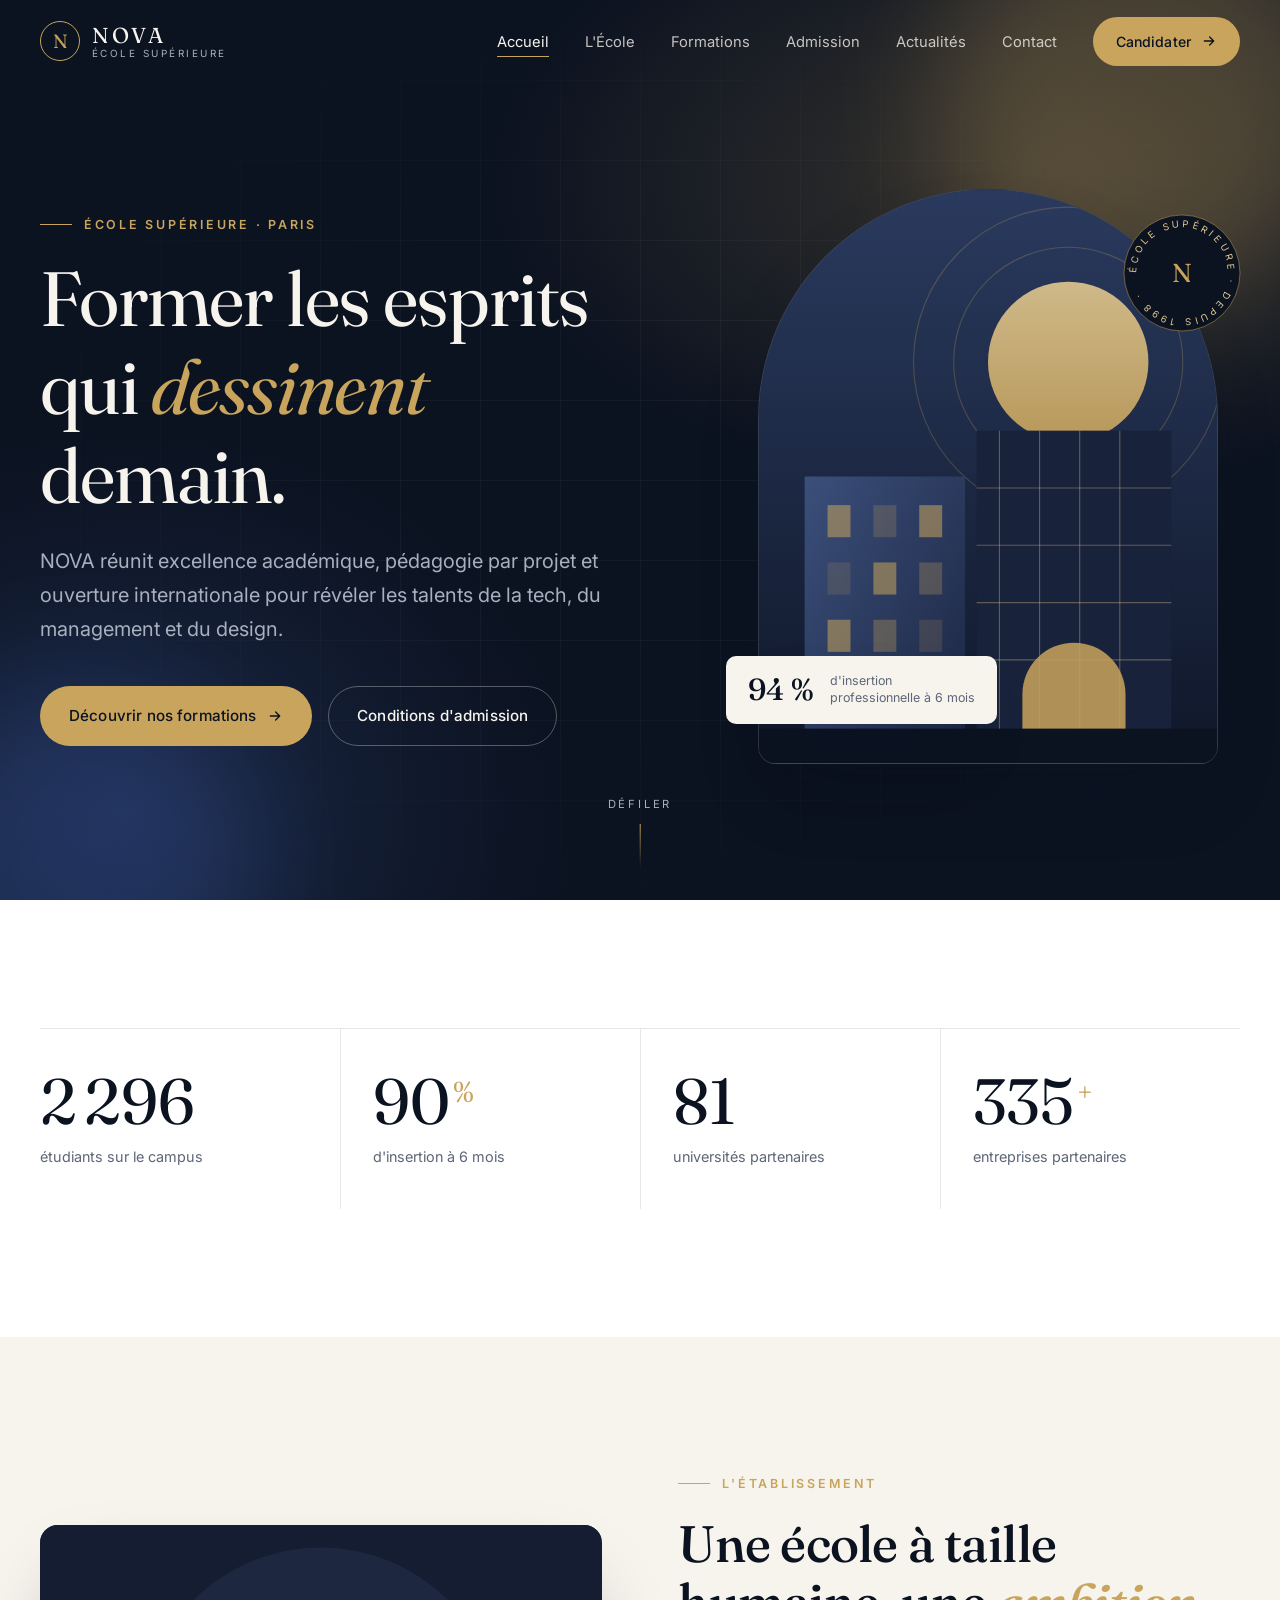
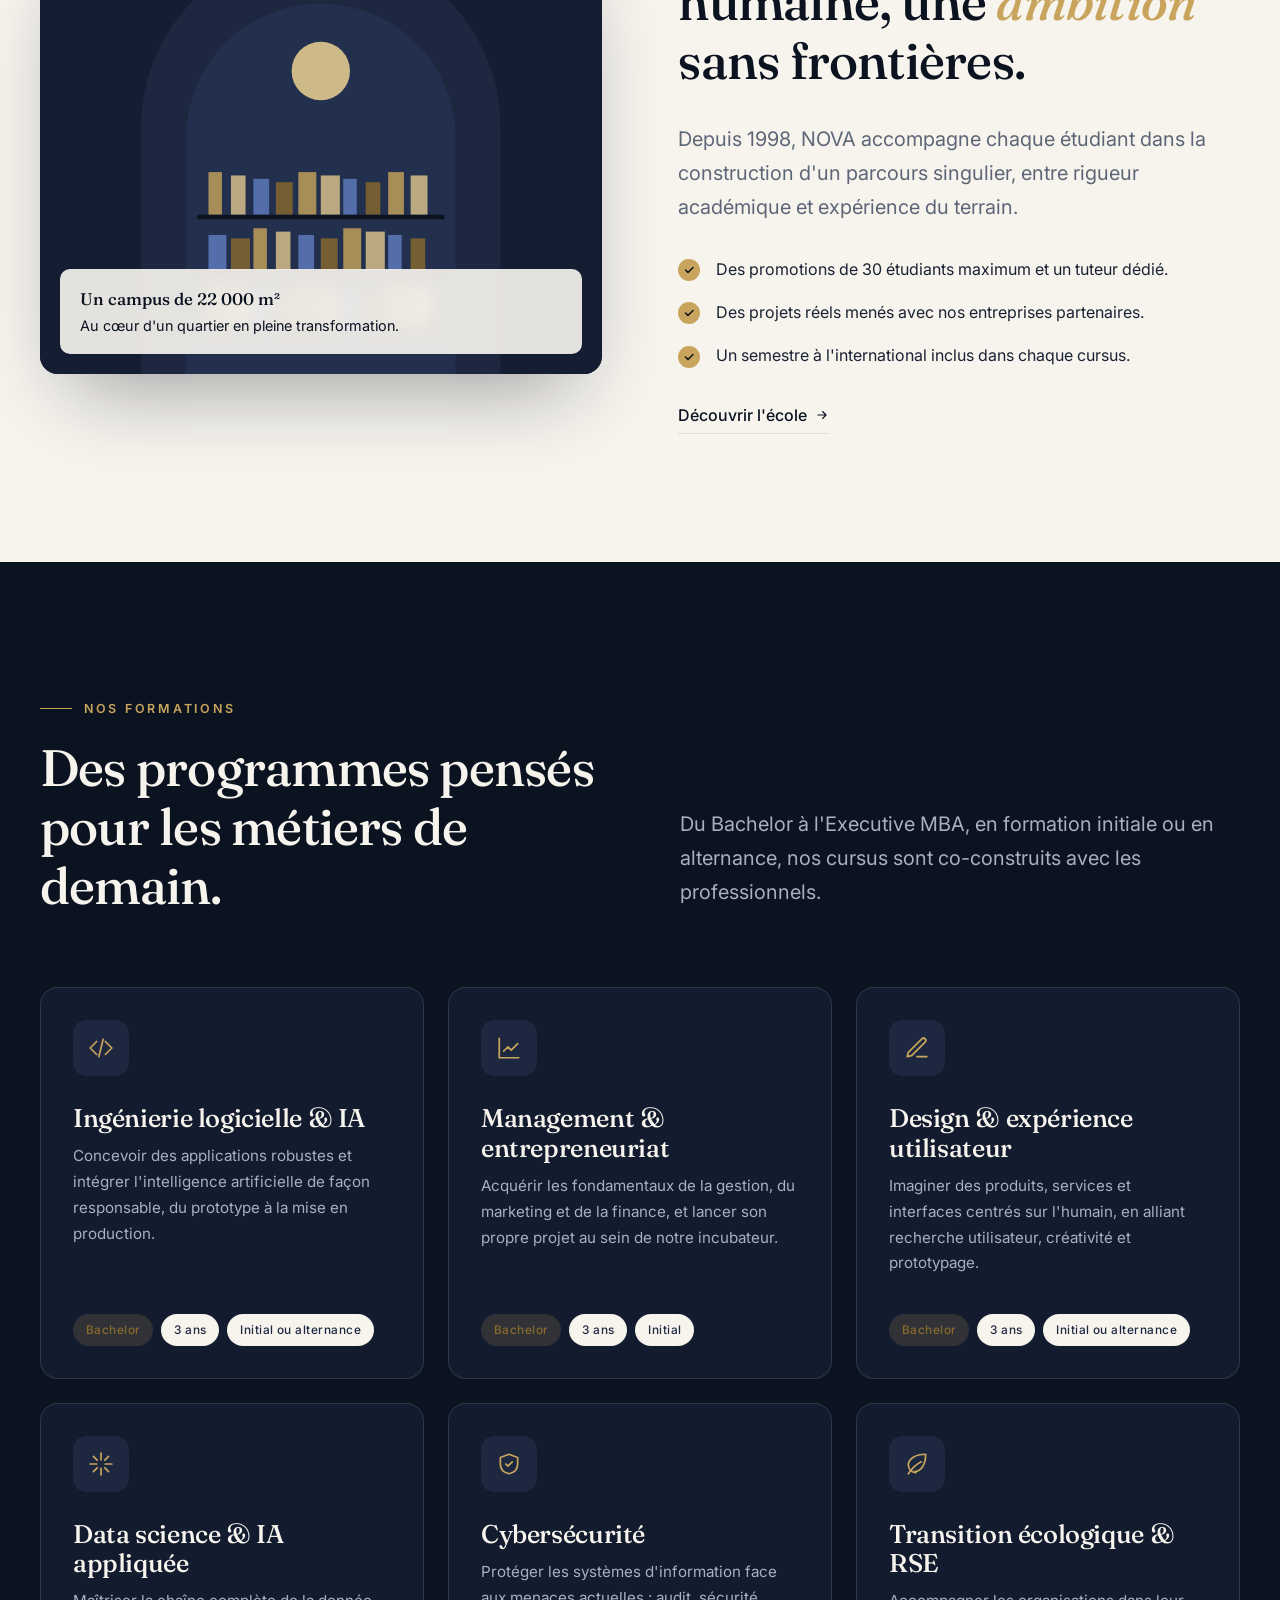
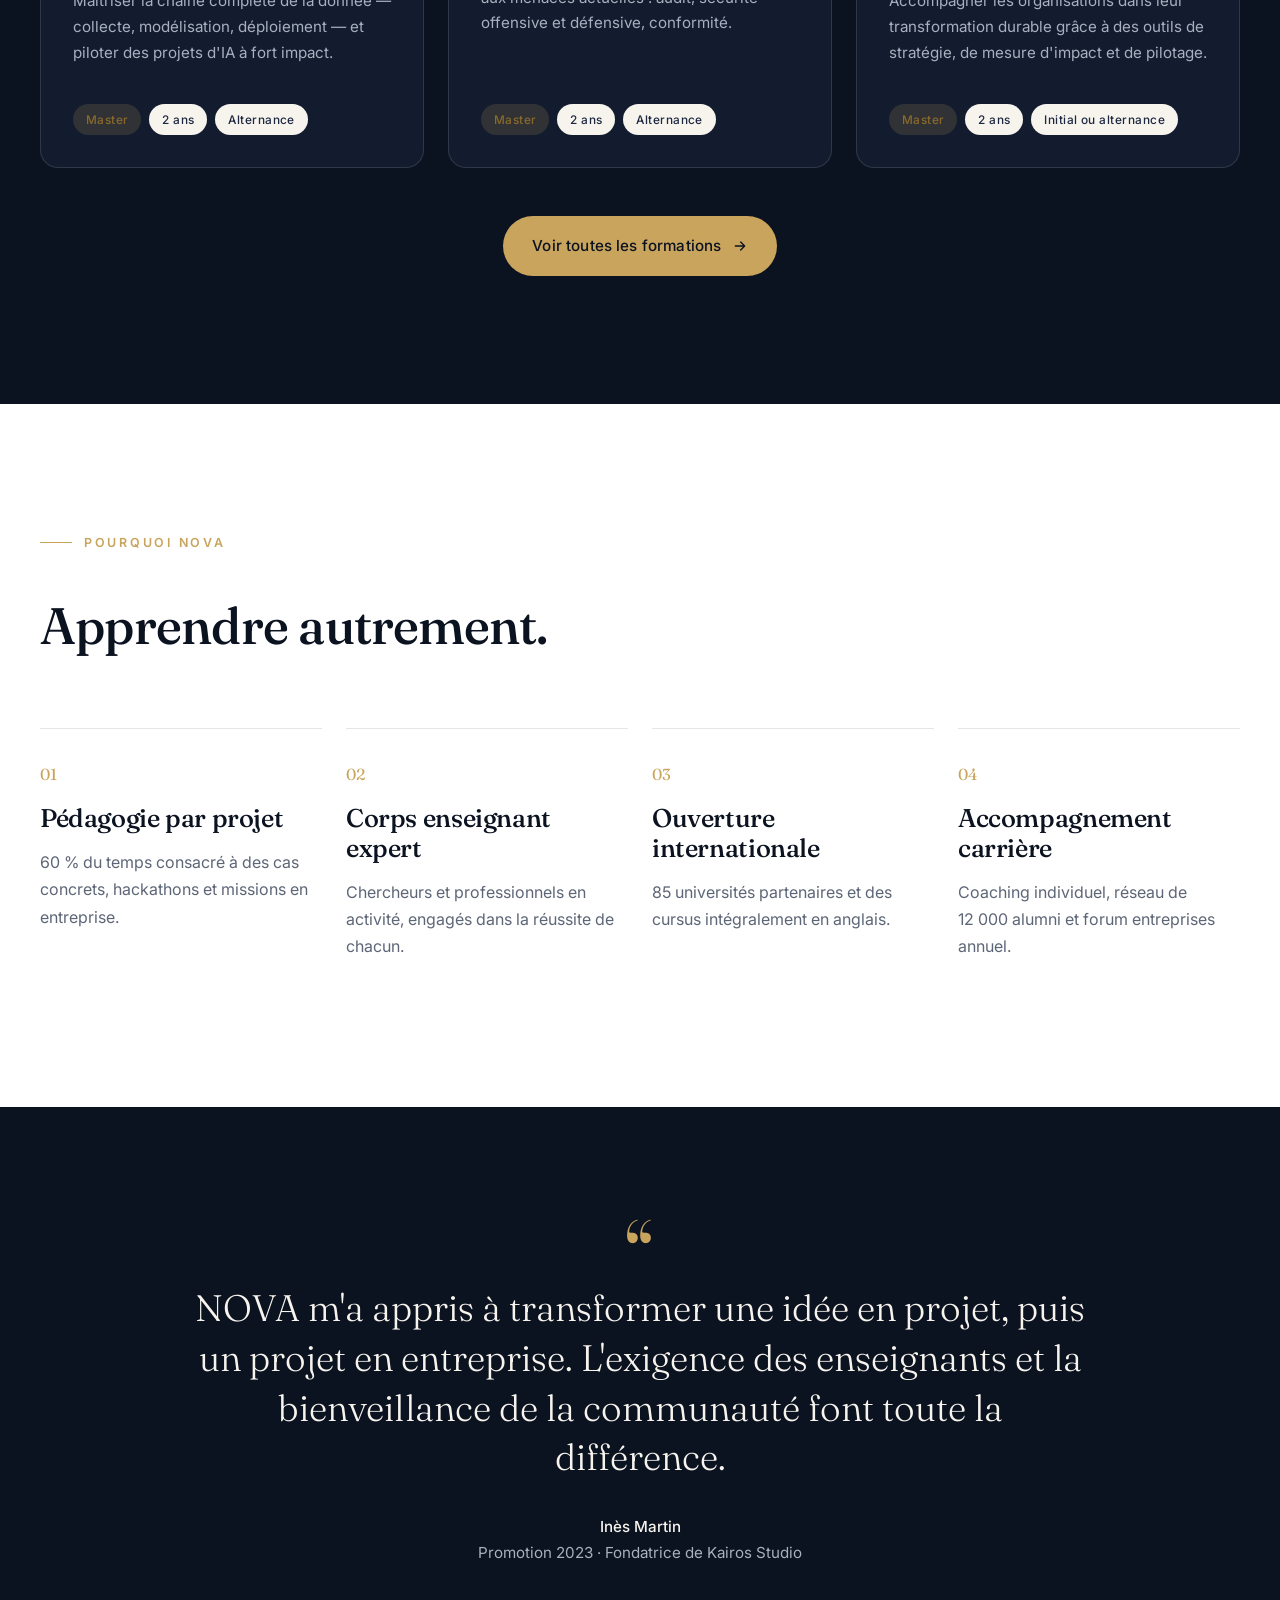
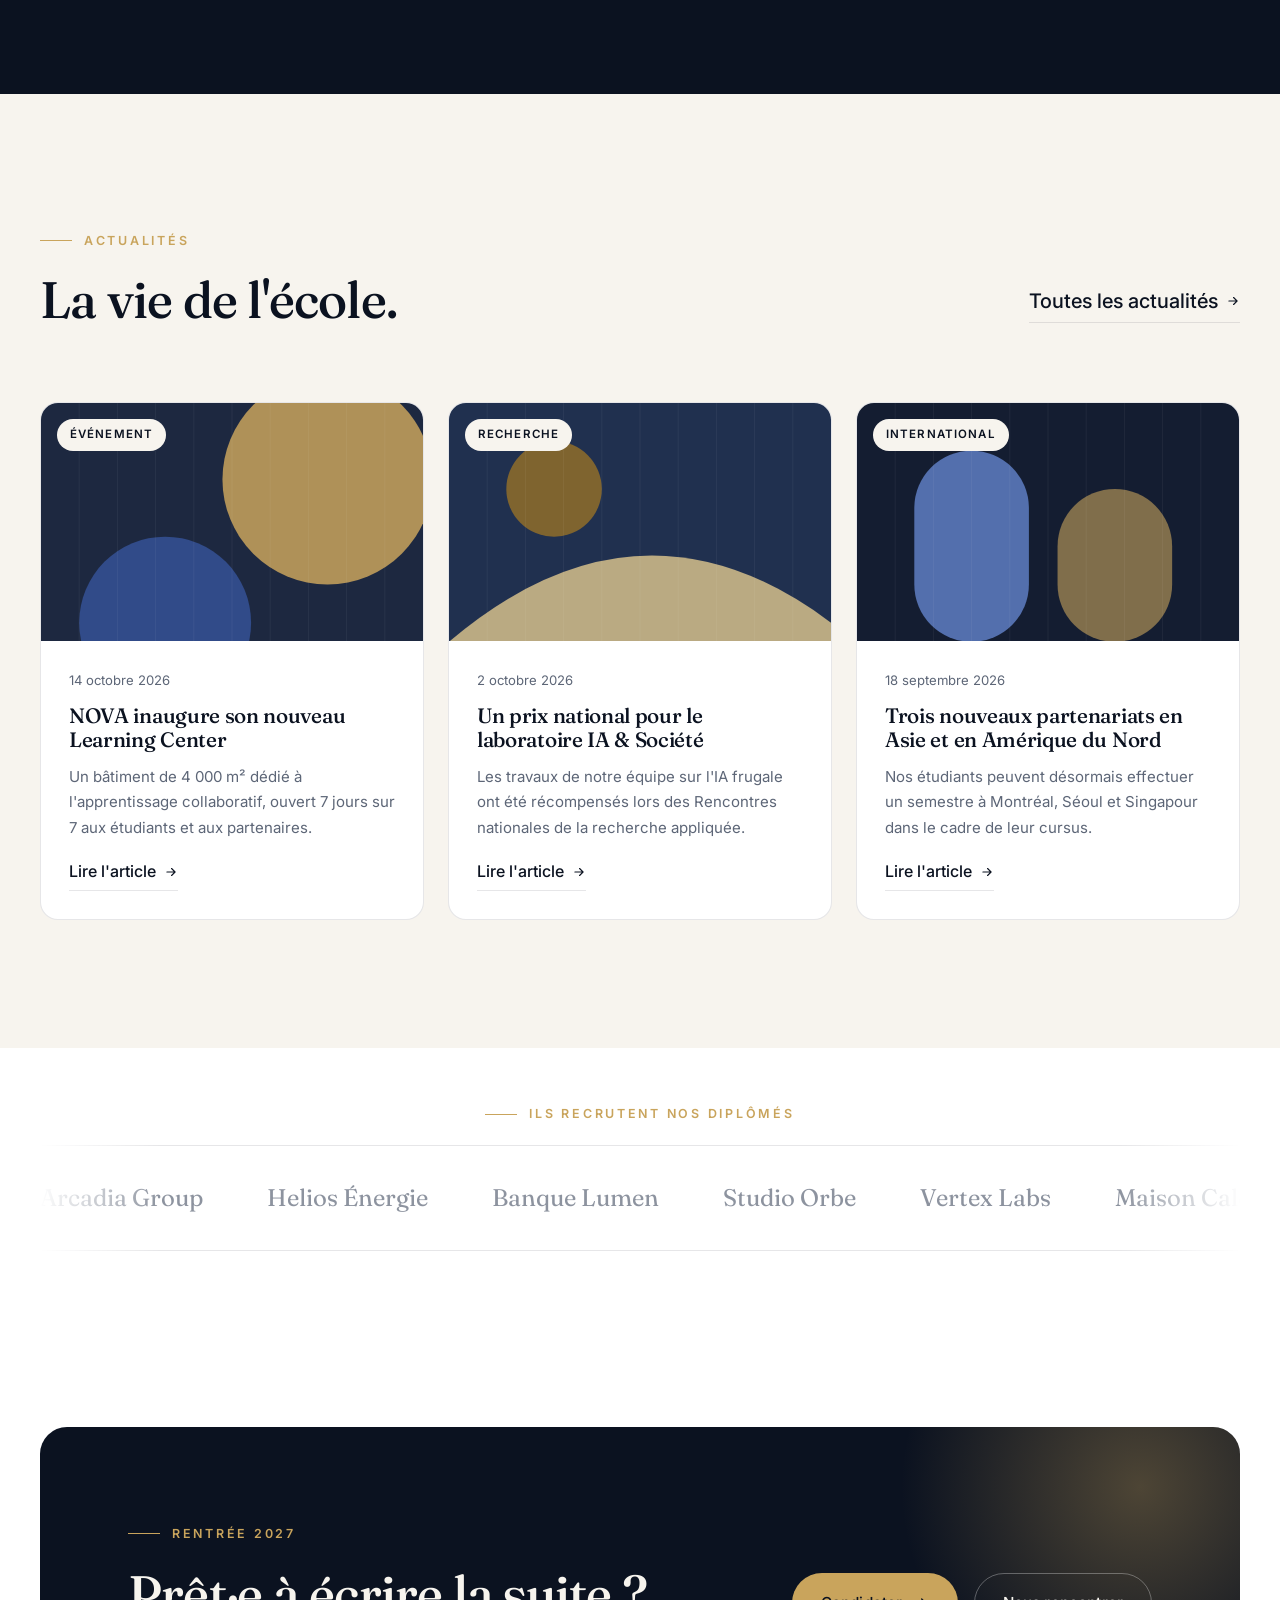
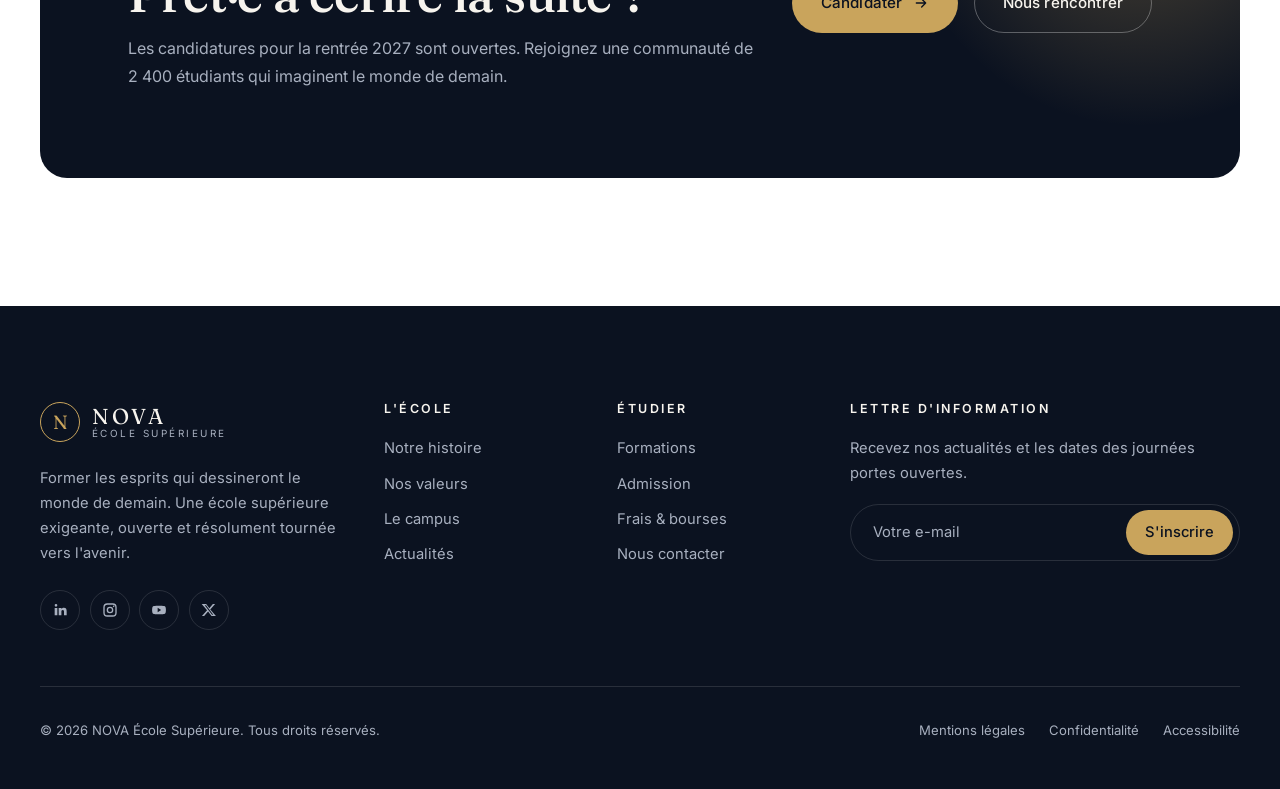
==== index.html @ 9a20daba "Créer le site vitrine de l'école supérieure NOVA Six pages responsive (accueil, école, formations, a" ====
<!doctype html>
<html lang="fr" class="no-js">
<head>
  <meta charset="utf-8">
  <meta name="viewport" content="width=device-width, initial-scale=1">
  <title>NOVA École Supérieure — Former les esprits qui dessinent demain</title>
  <meta name="description" content="NOVA, école supérieure moderne : Bachelors, Masters et Executive MBA en tech, management et design. Pédagogie par projet et ouverture internationale.">
  <meta name="theme-color" content="#0b1220">
  <meta property="og:title" content="NOVA École Supérieure — Former les esprits qui dessinent demain">
  <meta property="og:description" content="NOVA, école supérieure moderne : Bachelors, Masters et Executive MBA en tech, management et design. Pédagogie par projet et ouverture internationale.">
  <meta property="og:type" content="website">
  <link rel="icon" href="assets/favicon.svg" type="image/svg+xml">
  <link rel="preconnect" href="https://fonts.googleapis.com">
  <link rel="preconnect" href="https://fonts.gstatic.com" crossorigin>
  <link href="https://fonts.googleapis.com/css2?family=Fraunces:ital,opsz,wght@0,9..144,300;0,9..144,400;0,9..144,500;1,9..144,400&family=Inter:wght@400;500;600&display=swap" rel="stylesheet">
  <link rel="stylesheet" href="css/style.css">
</head>
<body>
  <a class="skip-link" href="#contenu">Aller au contenu</a>

  <header class="site-header">
    <div class="container nav">
      <a class="logo" href="index.html" aria-label="NOVA École Supérieure — accueil">
        <span class="logo__mark">N</span>
        <span class="logo__text"><span class="logo__name">NOVA</span><span class="logo__tag">École Supérieure</span></span>
      </a>
      <button class="nav__toggle" type="button" aria-expanded="false" aria-controls="nav-panel" aria-label="Ouvrir le menu"><span></span><span></span><span></span></button>
      <nav class="nav__panel" id="nav-panel" aria-label="Navigation principale">
        <ul class="nav__menu">
          <li><a class="nav__link" href="index.html" aria-current="page">Accueil</a></li>
          <li><a class="nav__link" href="ecole.html">L'École</a></li>
          <li><a class="nav__link" href="formations.html">Formations</a></li>
          <li><a class="nav__link" href="admission.html">Admission</a></li>
          <li><a class="nav__link" href="actualites.html">Actualités</a></li>
          <li><a class="nav__link" href="contact.html">Contact</a></li>
          <li><a class="btn btn--gold nav__cta" href="admission.html#candidater">Candidater <svg viewBox="0 0 24 24" fill="none" stroke="currentColor" stroke-width="2" stroke-linecap="round" stroke-linejoin="round" aria-hidden="true"><path d="M5 12h14M13 6l6 6-6 6"/></svg></a></li>
        </ul>
      </nav>
    </div>
  </header>

  <main id="contenu">
    <section class="hero">
      <div class="hero__bg" aria-hidden="true"><div class="hero__grid"></div><div class="hero__orb hero__orb--1"></div><div class="hero__orb hero__orb--2"></div></div>
      <div class="container hero__inner">
        <div>
          <span class="eyebrow" data-anim="1">École supérieure · Paris</span>
          <h1 data-anim="2">Former les esprits qui <em>dessinent</em> demain.</h1>
          <p class="lead" data-anim="3">NOVA réunit excellence académique, pédagogie par projet et ouverture internationale pour révéler les talents de la tech, du management et du design.</p>
          <div class="hero__actions" data-anim="4">
            <a class="btn btn--gold" href="formations.html">Découvrir nos formations <svg viewBox="0 0 24 24" fill="none" stroke="currentColor" stroke-width="2" stroke-linecap="round" stroke-linejoin="round" aria-hidden="true"><path d="M5 12h14M13 6l6 6-6 6"/></svg></a>
            <a class="btn btn--ghost-light" href="admission.html">Conditions d'admission</a>
          </div>
        </div>
        <div class="hero__visual" data-anim="3">
          <div class="hero__card"><svg viewBox="0 0 400 500" preserveAspectRatio="xMidYMid slice" role="img" aria-label="Illustration du campus NOVA">
  <defs>
    <linearGradient id="sky" x1="0" y1="0" x2="0" y2="1"><stop offset="0" stop-color="#2a3a5e"/><stop offset="1" stop-color="#0f1729"/></linearGradient>
    <linearGradient id="sun" x1="0" y1="0" x2="0" y2="1"><stop offset="0" stop-color="#e2c88f"/><stop offset="1" stop-color="#c9a45c"/></linearGradient>
    <linearGradient id="glass" x1="0" y1="0" x2="1" y2="1"><stop offset="0" stop-color="#3b4f7a"/><stop offset="1" stop-color="#1a2440"/></linearGradient>
  </defs>
  <rect width="400" height="500" fill="url(#sky)"/>
  <circle cx="270" cy="150" r="70" fill="url(#sun)" opacity=".9"/>
  <g stroke="#c9a45c" stroke-opacity=".25" fill="none">
    <circle cx="270" cy="150" r="100"/><circle cx="270" cy="150" r="135"/>
  </g>
  <rect x="40" y="250" width="140" height="250" fill="url(#glass)"/>
  <rect x="190" y="210" width="170" height="290" fill="#18223a"/>
  <g fill="#c9a45c" opacity=".55">
    <rect x="60" y="275" width="20" height="28"/><rect x="100" y="275" width="20" height="28" opacity=".4"/><rect x="140" y="275" width="20" height="28"/>
    <rect x="60" y="325" width="20" height="28" opacity=".3"/><rect x="100" y="325" width="20" height="28"/><rect x="140" y="325" width="20" height="28" opacity=".5"/>
    <rect x="60" y="375" width="20" height="28"/><rect x="100" y="375" width="20" height="28" opacity=".6"/><rect x="140" y="375" width="20" height="28" opacity=".3"/>
  </g>
  <g stroke="#e2c88f" stroke-opacity=".35">
    <line x1="210" y1="210" x2="210" y2="500"/><line x1="245" y1="210" x2="245" y2="500"/><line x1="280" y1="210" x2="280" y2="500"/><line x1="315" y1="210" x2="315" y2="500"/>
    <line x1="190" y1="260" x2="360" y2="260"/><line x1="190" y1="310" x2="360" y2="310"/><line x1="190" y1="360" x2="360" y2="360"/><line x1="190" y1="410" x2="360" y2="410"/>
  </g>
  <path d="M230 500v-60a45 45 0 0190 0v60z" fill="#c9a45c" opacity=".85"/>
  <rect x="0" y="470" width="400" height="30" fill="#0b1220"/>
</svg></div>
          <svg class="hero__seal" viewBox="0 0 120 120" aria-hidden="true">
  <defs><path id="circlePath" d="M60,60 m-46,0 a46,46 0 1,1 92,0 a46,46 0 1,1 -92,0"/></defs>
  <circle cx="60" cy="60" r="58" fill="#0b1220" stroke="#c9a45c" stroke-opacity=".5"/>
  <text fill="#e2c88f" font-family="Inter, sans-serif" font-size="9.5" letter-spacing="3.2"><textPath href="#circlePath">ÉCOLE SUPÉRIEURE · DEPUIS 1998 · </textPath></text>
  <text x="60" y="69" text-anchor="middle" fill="#c9a45c" font-family="Fraunces, Georgia, serif" font-size="26">N</text>
</svg>
          <div class="hero__badge"><strong>94&nbsp;%</strong><span>d'insertion<br>professionnelle à 6 mois</span></div>
        </div>
      </div>
      <span class="hero__scroll" aria-hidden="true">Défiler</span>
    </section>

    <section class="section section--paper">
      <div class="container">
        <div class="stats">
          <div class="stat reveal"><div class="stat__num"><span data-count="2400">2 400</span></div><div class="stat__label">étudiants sur le campus</div></div>
          <div class="stat reveal" data-delay="1"><div class="stat__num"><span data-count="94">94</span><sup>%</sup></div><div class="stat__label">d'insertion à 6 mois</div></div>
          <div class="stat reveal" data-delay="2"><div class="stat__num"><span data-count="85">85</span></div><div class="stat__label">universités partenaires</div></div>
          <div class="stat reveal" data-delay="3"><div class="stat__num"><span data-count="350">350</span><sup>+</sup></div><div class="stat__label">entreprises partenaires</div></div>
        </div>
      </div>
    </section>

    <section class="section">
      <div class="container split">
        <div class="reveal">
          <div class="media"><svg viewBox="0 0 500 400" preserveAspectRatio="xMidYMid slice" role="img" aria-label="Illustration de la bibliothèque">
  <rect width="500" height="400" fill="#141d31"/>
  <path d="M90 400V180a160 160 0 01320 0v220z" fill="#1d2840"/>
  <path d="M130 400V190a120 120 0 01240 0v210z" fill="#22304d"/>
  <g><rect x="150" y="220" width="12" height="38" fill="#c9a45c" opacity=".8" transform="translate(0 0)"/><rect x="170" y="220" width="13" height="35" fill="#e2c88f" opacity=".8" transform="translate(0 3)"/><rect x="190" y="220" width="14" height="32" fill="#5f7ec4" opacity=".8" transform="translate(0 6)"/><rect x="210" y="220" width="15" height="29" fill="#8a6a2c" opacity=".8" transform="translate(0 9)"/><rect x="230" y="220" width="16" height="38" fill="#c9a45c" opacity=".8" transform="translate(0 0)"/><rect x="250" y="220" width="17" height="35" fill="#e2c88f" opacity=".8" transform="translate(0 3)"/><rect x="270" y="220" width="12" height="32" fill="#5f7ec4" opacity=".8" transform="translate(0 6)"/><rect x="290" y="220" width="13" height="29" fill="#8a6a2c" opacity=".8" transform="translate(0 9)"/><rect x="310" y="220" width="14" height="38" fill="#c9a45c" opacity=".8" transform="translate(0 0)"/><rect x="330" y="220" width="15" height="35" fill="#e2c88f" opacity=".8" transform="translate(0 3)"/><rect x="150" y="270" width="16" height="32" fill="#5f7ec4" opacity=".8" transform="translate(0 6)"/><rect x="170" y="270" width="17" height="29" fill="#8a6a2c" opacity=".8" transform="translate(0 9)"/><rect x="190" y="270" width="12" height="38" fill="#c9a45c" opacity=".8" transform="translate(0 0)"/><rect x="210" y="270" width="13" height="35" fill="#e2c88f" opacity=".8" transform="translate(0 3)"/><rect x="230" y="270" width="14" height="32" fill="#5f7ec4" opacity=".8" transform="translate(0 6)"/><rect x="250" y="270" width="15" height="29" fill="#8a6a2c" opacity=".8" transform="translate(0 9)"/><rect x="270" y="270" width="16" height="38" fill="#c9a45c" opacity=".8" transform="translate(0 0)"/><rect x="290" y="270" width="17" height="35" fill="#e2c88f" opacity=".8" transform="translate(0 3)"/><rect x="310" y="270" width="12" height="32" fill="#5f7ec4" opacity=".8" transform="translate(0 6)"/><rect x="330" y="270" width="13" height="29" fill="#8a6a2c" opacity=".8" transform="translate(0 9)"/><rect x="150" y="320" width="14" height="38" fill="#c9a45c" opacity=".8" transform="translate(0 0)"/><rect x="170" y="320" width="15" height="35" fill="#e2c88f" opacity=".8" transform="translate(0 3)"/><rect x="190" y="320" width="16" height="32" fill="#5f7ec4" opacity=".8" transform="translate(0 6)"/><rect x="210" y="320" width="17" height="29" fill="#8a6a2c" opacity=".8" transform="translate(0 9)"/><rect x="230" y="320" width="12" height="38" fill="#c9a45c" opacity=".8" transform="translate(0 0)"/><rect x="250" y="320" width="13" height="35" fill="#e2c88f" opacity=".8" transform="translate(0 3)"/><rect x="270" y="320" width="14" height="32" fill="#5f7ec4" opacity=".8" transform="translate(0 6)"/><rect x="290" y="320" width="15" height="29" fill="#8a6a2c" opacity=".8" transform="translate(0 9)"/><rect x="310" y="320" width="16" height="38" fill="#c9a45c" opacity=".8" transform="translate(0 0)"/><rect x="330" y="320" width="17" height="35" fill="#e2c88f" opacity=".8" transform="translate(0 3)"/></g>
  <g stroke="#0b1220" stroke-width="4"><line x1="140" y1="260" x2="360" y2="260"/><line x1="140" y1="310" x2="360" y2="310"/><line x1="140" y1="360" x2="360" y2="360"/></g>
  <circle cx="250" cy="130" r="26" fill="#e2c88f" opacity=".9"/>
</svg>
            <div class="media__caption"><strong>Un campus de 22&nbsp;000&nbsp;m²</strong>Au cœur d'un quartier en pleine transformation.</div>
          </div>
        </div>
        <div>
          <span class="eyebrow reveal">L'établissement</span>
          <h2 class="reveal" data-delay="1">Une école à taille humaine, une <em>ambition</em> sans frontières.</h2>
          <p class="lead reveal" data-delay="2">Depuis 1998, NOVA accompagne chaque étudiant dans la construction d'un parcours singulier, entre rigueur académique et expérience du terrain.</p>
          <ul class="checklist reveal" data-delay="2">
            <li>Des promotions de 30 étudiants maximum et un tuteur dédié.</li>
            <li>Des projets réels menés avec nos entreprises partenaires.</li>
            <li>Un semestre à l'international inclus dans chaque cursus.</li>
          </ul>
          <a class="link-arrow reveal" data-delay="3" href="ecole.html">Découvrir l'école <svg viewBox="0 0 24 24" fill="none" stroke="currentColor" stroke-width="2" stroke-linecap="round" stroke-linejoin="round" aria-hidden="true"><path d="M5 12h14M13 6l6 6-6 6"/></svg></a>
        </div>
      </div>
    </section>

    <section class="section section--dark">
      <div class="container">
        <div class="section-head section-head--split">
          <div><span class="eyebrow reveal">Nos formations</span><h2 class="reveal" data-delay="1">Des programmes pensés pour les métiers de demain.</h2></div>
          <p class="lead reveal" data-delay="2">Du Bachelor à l'Executive MBA, en formation initiale ou en alternance, nos cursus sont co-construits avec les professionnels.</p>
        </div>
        <div class="grid grid--3">
          <article class="card reveal" data-delay="1">
            <div class="card__icon"><svg viewBox="0 0 24 24" fill="none" stroke="currentColor" stroke-width="1.6" stroke-linecap="round" stroke-linejoin="round" aria-hidden="true"><path d="M8 6l-6 6 6 6M16 6l6 6-6 6M14 4l-4 16"/></svg></div>
            <h3>Ingénierie logicielle &amp; IA</h3>
            <p>Concevoir des applications robustes et intégrer l'intelligence artificielle de façon responsable, du prototype à la mise en production.</p>
            <div class="card__meta"><span class="tag tag--gold">Bachelor</span><span class="tag">3 ans</span><span class="tag">Initial ou alternance</span></div>
          </article>
          <article class="card reveal" data-delay="2">
            <div class="card__icon"><svg viewBox="0 0 24 24" fill="none" stroke="currentColor" stroke-width="1.6" stroke-linecap="round" stroke-linejoin="round" aria-hidden="true"><path d="M3 3v18h18"/><path d="M7 15l4-4 3 3 6-6"/></svg></div>
            <h3>Management &amp; entrepreneuriat</h3>
            <p>Acquérir les fondamentaux de la gestion, du marketing et de la finance, et lancer son propre projet au sein de notre incubateur.</p>
            <div class="card__meta"><span class="tag tag--gold">Bachelor</span><span class="tag">3 ans</span><span class="tag">Initial</span></div>
          </article>
          <article class="card reveal" data-delay="3">
            <div class="card__icon"><svg viewBox="0 0 24 24" fill="none" stroke="currentColor" stroke-width="1.6" stroke-linecap="round" stroke-linejoin="round" aria-hidden="true"><path d="M12 20h9"/><path d="M16.5 3.5a2.1 2.1 0 013 3L7 19l-4 1 1-4z"/></svg></div>
            <h3>Design &amp; expérience utilisateur</h3>
            <p>Imaginer des produits, services et interfaces centrés sur l'humain, en alliant recherche utilisateur, créativité et prototypage.</p>
            <div class="card__meta"><span class="tag tag--gold">Bachelor</span><span class="tag">3 ans</span><span class="tag">Initial ou alternance</span></div>
          </article>
          <article class="card reveal" data-delay="1">
            <div class="card__icon"><svg viewBox="0 0 24 24" fill="none" stroke="currentColor" stroke-width="1.6" stroke-linecap="round" stroke-linejoin="round" aria-hidden="true"><path d="M12 2v6M12 16v6M2 12h6M16 12h6M5 5l3.5 3.5M15.5 15.5L19 19M5 19l3.5-3.5M15.5 8.5L19 5"/></svg></div>
            <h3>Data science &amp; IA appliquée</h3>
            <p>Maîtriser la chaîne complète de la donnée — collecte, modélisation, déploiement — et piloter des projets d'IA à fort impact.</p>
            <div class="card__meta"><span class="tag tag--gold">Master</span><span class="tag">2 ans</span><span class="tag">Alternance</span></div>
          </article>
          <article class="card reveal" data-delay="2">
            <div class="card__icon"><svg viewBox="0 0 24 24" fill="none" stroke="currentColor" stroke-width="1.6" stroke-linecap="round" stroke-linejoin="round" aria-hidden="true"><path d="M12 3l8 3v6c0 5-3.5 8-8 9-4.5-1-8-4-8-9V6z"/><path d="M9 12l2 2 4-4"/></svg></div>
            <h3>Cybersécurité</h3>
            <p>Protéger les systèmes d'information face aux menaces actuelles : audit, sécurité offensive et défensive, conformité.</p>
            <div class="card__meta"><span class="tag tag--gold">Master</span><span class="tag">2 ans</span><span class="tag">Alternance</span></div>
          </article>
          <article class="card reveal" data-delay="3">
            <div class="card__icon"><svg viewBox="0 0 24 24" fill="none" stroke="currentColor" stroke-width="1.6" stroke-linecap="round" stroke-linejoin="round" aria-hidden="true"><path d="M11 20A7 7 0 014 13c0-6 7-10 16-10 0 9-4 16-10 16z"/><path d="M4 21c4-6 8-9 12-11"/></svg></div>
            <h3>Transition écologique &amp; RSE</h3>
            <p>Accompagner les organisations dans leur transformation durable grâce à des outils de stratégie, de mesure d'impact et de pilotage.</p>
            <div class="card__meta"><span class="tag tag--gold">Master</span><span class="tag">2 ans</span><span class="tag">Initial ou alternance</span></div>
          </article>
        </div>
        <div style="margin-top:3rem;text-align:center" class="reveal"><a class="btn btn--gold" href="formations.html">Voir toutes les formations <svg viewBox="0 0 24 24" fill="none" stroke="currentColor" stroke-width="2" stroke-linecap="round" stroke-linejoin="round" aria-hidden="true"><path d="M5 12h14M13 6l6 6-6 6"/></svg></a></div>
      </div>
    </section>

    <section class="section section--paper">
      <div class="container">
        <div class="section-head">
          <span class="eyebrow reveal">Pourquoi NOVA</span>
          <h2 class="reveal" data-delay="1">Apprendre autrement.</h2>
        </div>
        <div class="grid grid--4">
          <div class="feature reveal"><span class="feature__num">01</span><h3>Pédagogie par projet</h3><p>60&nbsp;% du temps consacré à des cas concrets, hackathons et missions en entreprise.</p></div>
          <div class="feature reveal" data-delay="1"><span class="feature__num">02</span><h3>Corps enseignant expert</h3><p>Chercheurs et professionnels en activité, engagés dans la réussite de chacun.</p></div>
          <div class="feature reveal" data-delay="2"><span class="feature__num">03</span><h3>Ouverture internationale</h3><p>85 universités partenaires et des cursus intégralement en anglais.</p></div>
          <div class="feature reveal" data-delay="3"><span class="feature__num">04</span><h3>Accompagnement carrière</h3><p>Coaching individuel, réseau de 12&nbsp;000 alumni et forum entreprises annuel.</p></div>
        </div>
      </div>
    </section>

    <section class="section section--dark">
      <div class="container">
        <figure class="quote reveal">
          <span class="quote__mark" aria-hidden="true">“</span>
          <blockquote>NOVA m'a appris à transformer une idée en projet, puis un projet en entreprise. L'exigence des enseignants et la bienveillance de la communauté font toute la différence.</blockquote>
          <figcaption><strong>Inès Martin</strong>Promotion 2023 · Fondatrice de Kairos Studio</figcaption>
        </figure>
      </div>
    </section>

    <section class="section">
      <div class="container">
        <div class="section-head section-head--split">
          <div><span class="eyebrow reveal">Actualités</span><h2 class="reveal" data-delay="1">La vie de l'école.</h2></div>
          <p class="lead reveal" data-delay="2"><a class="link-arrow" href="actualites.html">Toutes les actualités <svg viewBox="0 0 24 24" fill="none" stroke="currentColor" stroke-width="2" stroke-linecap="round" stroke-linejoin="round" aria-hidden="true"><path d="M5 12h14M13 6l6 6-6 6"/></svg></a></p>
        </div>
        <div class="grid grid--3">
          <article class="news-card reveal" data-delay="1">
            <div class="news-card__thumb"><svg viewBox="0 0 400 250" preserveAspectRatio="xMidYMid slice" role="img" aria-label="NOVA inaugure son nouveau Learning Center"><rect width="400" height="250" fill="#1d2840"/><circle cx="300" cy="80" r="110" fill="#c9a45c" opacity=".85"/><rect x="40" y="140" width="180" height="180" rx="90" fill="#3a5aa8" opacity=".7"/><g stroke="#fff" stroke-opacity=".06"><line x1="40" y1="0" x2="40" y2="250"/><line x1="80" y1="0" x2="80" y2="250"/><line x1="120" y1="0" x2="120" y2="250"/><line x1="160" y1="0" x2="160" y2="250"/><line x1="200" y1="0" x2="200" y2="250"/><line x1="240" y1="0" x2="240" y2="250"/><line x1="280" y1="0" x2="280" y2="250"/><line x1="320" y1="0" x2="320" y2="250"/><line x1="360" y1="0" x2="360" y2="250"/></g></svg><span class="news-card__cat">Événement</span></div>
            <div class="news-card__body">
              <time class="news-card__date">14 octobre 2026</time>
              <h3>NOVA inaugure son nouveau Learning Center</h3>
              <p>Un bâtiment de 4&nbsp;000&nbsp;m² dédié à l'apprentissage collaboratif, ouvert 7 jours sur 7 aux étudiants et aux partenaires.</p>
              <a class="link-arrow" href="actualites.html">Lire l'article <svg viewBox="0 0 24 24" fill="none" stroke="currentColor" stroke-width="2" stroke-linecap="round" stroke-linejoin="round" aria-hidden="true"><path d="M5 12h14M13 6l6 6-6 6"/></svg></a>
            </div>
          </article>
          <article class="news-card reveal" data-delay="2">
            <div class="news-card__thumb"><svg viewBox="0 0 400 250" preserveAspectRatio="xMidYMid slice" role="img" aria-label="Un prix national pour le laboratoire IA &amp; Société"><rect width="400" height="250" fill="#20304f"/><path d="M0 250 Q 200 80 400 230 V250 Z" fill="#e2c88f" opacity=".8"/><circle cx="110" cy="90" r="50" fill="#8a6a2c" opacity=".9"/><g stroke="#fff" stroke-opacity=".06"><line x1="40" y1="0" x2="40" y2="250"/><line x1="80" y1="0" x2="80" y2="250"/><line x1="120" y1="0" x2="120" y2="250"/><line x1="160" y1="0" x2="160" y2="250"/><line x1="200" y1="0" x2="200" y2="250"/><line x1="240" y1="0" x2="240" y2="250"/><line x1="280" y1="0" x2="280" y2="250"/><line x1="320" y1="0" x2="320" y2="250"/><line x1="360" y1="0" x2="360" y2="250"/></g></svg><span class="news-card__cat">Recherche</span></div>
            <div class="news-card__body">
              <time class="news-card__date">2 octobre 2026</time>
              <h3>Un prix national pour le laboratoire IA &amp; Société</h3>
              <p>Les travaux de notre équipe sur l'IA frugale ont été récompensés lors des Rencontres nationales de la recherche appliquée.</p>
              <a class="link-arrow" href="actualites.html">Lire l'article <svg viewBox="0 0 24 24" fill="none" stroke="currentColor" stroke-width="2" stroke-linecap="round" stroke-linejoin="round" aria-hidden="true"><path d="M5 12h14M13 6l6 6-6 6"/></svg></a>
            </div>
          </article>
          <article class="news-card reveal" data-delay="3">
            <div class="news-card__thumb"><svg viewBox="0 0 400 250" preserveAspectRatio="xMidYMid slice" role="img" aria-label="Trois nouveaux partenariats en Asie et en Amérique du Nord"><rect width="400" height="250" fill="#141d31"/><rect x="60" y="50" width="120" height="200" rx="60" fill="#5f7ec4" opacity=".85"/><rect x="210" y="90" width="120" height="160" rx="60" fill="#c9a45c" opacity=".6"/><g stroke="#fff" stroke-opacity=".06"><line x1="40" y1="0" x2="40" y2="250"/><line x1="80" y1="0" x2="80" y2="250"/><line x1="120" y1="0" x2="120" y2="250"/><line x1="160" y1="0" x2="160" y2="250"/><line x1="200" y1="0" x2="200" y2="250"/><line x1="240" y1="0" x2="240" y2="250"/><line x1="280" y1="0" x2="280" y2="250"/><line x1="320" y1="0" x2="320" y2="250"/><line x1="360" y1="0" x2="360" y2="250"/></g></svg><span class="news-card__cat">International</span></div>
            <div class="news-card__body">
              <time class="news-card__date">18 septembre 2026</time>
              <h3>Trois nouveaux partenariats en Asie et en Amérique du Nord</h3>
              <p>Nos étudiants peuvent désormais effectuer un semestre à Montréal, Séoul et Singapour dans le cadre de leur cursus.</p>
              <a class="link-arrow" href="actualites.html">Lire l'article <svg viewBox="0 0 24 24" fill="none" stroke="currentColor" stroke-width="2" stroke-linecap="round" stroke-linejoin="round" aria-hidden="true"><path d="M5 12h14M13 6l6 6-6 6"/></svg></a>
            </div>
          </article>
        </div>
      </div>
    </section>

    <section class="section section--paper" style="padding-block:3rem">
      <div class="container">
        <p class="eyebrow" style="justify-content:center;width:100%">Ils recrutent nos diplômés</p>
        <div class="marquee" aria-label="Entreprises partenaires"><div class="marquee__track"><span>Arcadia Group</span><span>Helios Énergie</span><span>Banque Lumen</span><span>Studio Orbe</span><span>Vertex Labs</span><span>Maison Calder</span><span>Nexa Santé</span><span>Atlas Mobilité</span><span>Arcadia Group</span><span>Helios Énergie</span><span>Banque Lumen</span><span>Studio Orbe</span><span>Vertex Labs</span><span>Maison Calder</span><span>Nexa Santé</span><span>Atlas Mobilité</span></div></div>
      </div>
    </section>

    <section class="section section--paper">
      <div class="container">
        <div class="cta reveal">
          <div>
            <span class="eyebrow">Rentrée 2027</span>
            <h2>Prêt·e à écrire la suite&nbsp;?</h2>
            <p>Les candidatures pour la rentrée 2027 sont ouvertes. Rejoignez une communauté de 2&nbsp;400 étudiants qui imaginent le monde de demain.</p>
          </div>
          <div class="cta__actions">
            <a class="btn btn--gold" href="admission.html#candidater">Candidater <svg viewBox="0 0 24 24" fill="none" stroke="currentColor" stroke-width="2" stroke-linecap="round" stroke-linejoin="round" aria-hidden="true"><path d="M5 12h14M13 6l6 6-6 6"/></svg></a>
            <a class="btn btn--ghost-light" href="contact.html">Nous rencontrer</a>
          </div>
        </div>
      </div>
    </section>
  </main>

  <footer class="site-footer">
    <div class="container">
      <div class="footer__top">
        <div class="footer__about">
          <a class="logo" href="index.html"><span class="logo__mark">N</span><span class="logo__text"><span class="logo__name">NOVA</span><span class="logo__tag">École Supérieure</span></span></a>
          <p>Former les esprits qui dessineront le monde de demain. Une école supérieure exigeante, ouverte et résolument tournée vers l'avenir.</p>
          <div class="socials"><a href="#" aria-label="LinkedIn"><svg viewBox="0 0 24 24" aria-hidden="true"><path d="M4 9h4v11H4zM6 3a2 2 0 110 4 2 2 0 010-4zM10 9h4v1.6c.6-1 1.9-1.9 3.8-1.9 3.6 0 4.2 2.3 4.2 5.4V20h-4v-5.2c0-1.3 0-2.9-1.8-2.9s-2.1 1.4-2.1 2.8V20h-4z" fill="currentColor"/></svg></a><a href="#" aria-label="Instagram"><svg viewBox="0 0 24 24" aria-hidden="true"><rect x="3" y="3" width="18" height="18" rx="5" fill="none" stroke="currentColor" stroke-width="2"/><circle cx="12" cy="12" r="4" fill="none" stroke="currentColor" stroke-width="2"/><circle cx="17.5" cy="6.5" r="1.2" fill="currentColor"/></svg></a><a href="#" aria-label="YouTube"><svg viewBox="0 0 24 24" aria-hidden="true"><path d="M22 8.2a3 3 0 00-2.1-2.1C18 5.6 12 5.6 12 5.6s-6 0-7.9.5A3 3 0 002 8.2 31 31 0 001.6 12 31 31 0 002 15.8a3 3 0 002.1 2.1c1.9.5 7.9.5 7.9.5s6 0 7.9-.5a3 3 0 002.1-2.1 31 31 0 00.4-3.8 31 31 0 00-.4-3.8zM10 15.2V8.8l5.2 3.2z" fill="currentColor"/></svg></a><a href="#" aria-label="X"><svg viewBox="0 0 24 24" aria-hidden="true"><path d="M17.8 3h3.3l-7.2 8.2L22.4 21h-6.6l-5.2-6.8L4.7 21H1.4l7.7-8.8L1 3h6.8l4.7 6.2zm-1.2 16h1.8L7.5 4.9H5.5z" fill="currentColor"/></svg></a></div>
        </div>
        <div>
          <h2 class="footer__title">L'école</h2>
          <ul class="footer__links">
            <li><a href="ecole.html">Notre histoire</a></li>
            <li><a href="ecole.html#valeurs">Nos valeurs</a></li>
            <li><a href="ecole.html#campus">Le campus</a></li>
            <li><a href="actualites.html">Actualités</a></li>
          </ul>
        </div>
        <div>
          <h2 class="footer__title">Étudier</h2>
          <ul class="footer__links">
            <li><a href="formations.html">Formations</a></li>
            <li><a href="admission.html">Admission</a></li>
            <li><a href="admission.html#frais">Frais &amp; bourses</a></li>
            <li><a href="contact.html">Nous contacter</a></li>
          </ul>
        </div>
        <div>
          <h2 class="footer__title">Lettre d'information</h2>
          <p>Recevez nos actualités et les dates des journées portes ouvertes.</p>
          <form class="newsletter" novalidate>
            <label class="sr-only" for="nl-index.html" style="position:absolute;width:1px;height:1px;overflow:hidden;clip:rect(0 0 0 0)">Adresse e-mail</label>
            <input id="nl-index.html" type="email" placeholder="Votre e-mail" autocomplete="email">
            <button type="submit">S'inscrire</button>
          </form>
          <p class="newsletter-msg" role="status" aria-live="polite"></p>
        </div>
      </div>
      <div class="footer__bottom">
        <p>© <span data-year>2026</span> NOVA École Supérieure. Tous droits réservés.</p>
        <ul>
          <li><a href="#">Mentions légales</a></li>
          <li><a href="#">Confidentialité</a></li>
          <li><a href="#">Accessibilité</a></li>
        </ul>
      </div>
    </div>
  </footer>

  <button class="back-to-top" type="button" aria-label="Retour en haut de page"><svg viewBox="0 0 24 24" fill="none" stroke="currentColor" stroke-width="1.6" stroke-linecap="round" stroke-linejoin="round" aria-hidden="true"><path d="M12 19V5M5 12l7-7 7 7"/></svg></button>
  <script src="js/main.js" defer></script>
</body>
</html>
---- css/style.css ----
/* ==========================================================================
   NOVA — École Supérieure | Feuille de style principale
   ========================================================================== */

:root {
  --ink: #0b1220;
  --ink-2: #131c2e;
  --ink-3: #1d2840;
  --ivory: #f7f4ee;
  --paper: #ffffff;
  --sand: #ece6da;
  --gold: #c9a45c;
  --gold-2: #e2c88f;
  --text: #1a2233;
  --muted: #5d6677;
  --muted-light: #a8b0bf;
  --line: rgba(11, 18, 32, 0.1);
  --line-light: rgba(255, 255, 255, 0.12);

  --font-display: "Fraunces", "Georgia", serif;
  --font-body: "Inter", system-ui, -apple-system, "Segoe UI", Roboto, sans-serif;

  --radius: 18px;
  --radius-sm: 10px;
  --shadow: 0 20px 50px -20px rgba(11, 18, 32, 0.25);
  --shadow-lg: 0 40px 80px -30px rgba(11, 18, 32, 0.4);
  --ease: cubic-bezier(0.22, 1, 0.36, 1);
  --container: 1200px;
  --header-h: 84px;
}

*,
*::before,
*::after { box-sizing: border-box; }

html { scroll-behavior: smooth; -webkit-text-size-adjust: 100%; }

body {
  margin: 0;
  font-family: var(--font-body);
  font-size: 1rem;
  line-height: 1.7;
  color: var(--text);
  background: var(--ivory);
  -webkit-font-smoothing: antialiased;
  overflow-x: hidden;
}

img, svg { display: block; max-width: 100%; }
a { color: inherit; text-decoration: none; }
button, input, select, textarea { font: inherit; color: inherit; }

h1, h2, h3, h4 {
  font-family: var(--font-display);
  font-weight: 500;
  line-height: 1.15;
  letter-spacing: -0.015em;
  margin: 0 0 0.6em;
  color: var(--ink);
}
h1 { font-size: clamp(2.5rem, 6vw, 5rem); }
h2 { font-size: clamp(2rem, 4vw, 3.2rem); }
h3 { font-size: clamp(1.3rem, 2vw, 1.6rem); }
p  { margin: 0 0 1.2em; }
em { font-style: italic; color: var(--gold); }

.container { width: min(100% - 2rem, var(--container)); margin-inline: auto; }
@media (min-width: 768px) { .container { width: min(100% - 4rem, var(--container)); } }

.skip-link {
  position: absolute; left: 1rem; top: -100px; z-index: 1000;
  padding: .75rem 1.25rem; background: var(--gold); color: var(--ink); border-radius: 8px;
}
.skip-link:focus { top: 1rem; }

:focus-visible { outline: 2px solid var(--gold); outline-offset: 3px; border-radius: 4px; }

/* ---------- Utilitaires ---------- */
.eyebrow {
  display: inline-flex; align-items: center; gap: .75rem;
  font-size: .78rem; font-weight: 600; letter-spacing: .22em; text-transform: uppercase;
  color: var(--gold); margin-bottom: 1.25rem;
}
.eyebrow::before { content: ""; width: 32px; height: 1px; background: currentColor; }

.lead { font-size: clamp(1.05rem, 1.6vw, 1.25rem); color: var(--muted); max-width: 640px; }

.section { padding: clamp(5rem, 10vw, 8.5rem) 0; position: relative; }
.section--dark { background: var(--ink); color: var(--muted-light); }
.section--dark h2, .section--dark h3, .section--dark h4 { color: var(--ivory); }
.section--dark .lead { color: var(--muted-light); }
.section--paper { background: var(--paper); }
.section--sand { background: var(--sand); }

.section-head { display: grid; gap: 1.5rem; margin-bottom: clamp(3rem, 6vw, 4.5rem); }
@media (min-width: 900px) {
  .section-head--split { grid-template-columns: 1.1fr 1fr; align-items: end; }
  .section-head--split .lead { margin: 0 0 .4rem; justify-self: end; }
}
.section-head h2 { margin: 0; }

/* ---------- Boutons ---------- */
.btn {
  --bg: var(--ink); --fg: var(--ivory);
  position: relative; display: inline-flex; align-items: center; gap: .65rem;
  padding: 1rem 1.75rem; border-radius: 999px; border: 1px solid transparent;
  background: var(--bg); color: var(--fg);
  font-weight: 500; font-size: .95rem; letter-spacing: .01em; cursor: pointer;
  overflow: hidden; isolation: isolate;
  transition: transform .4s var(--ease), box-shadow .4s var(--ease), color .4s var(--ease), border-color .4s;
}
.btn::after {
  content: ""; position: absolute; inset: 0; z-index: -1; background: var(--gold);
  transform: translateY(101%); transition: transform .5s var(--ease);
}
.btn:hover::after { transform: translateY(0); }
.btn:hover { color: var(--ink); transform: translateY(-2px); box-shadow: var(--shadow); }
.btn svg { width: 16px; height: 16px; transition: transform .4s var(--ease); }
.btn:hover svg { transform: translateX(4px); }
.btn--gold { --bg: var(--gold); --fg: var(--ink); }
.btn--gold::after { background: var(--ivory); }
.btn--ghost { --bg: transparent; --fg: var(--ink); border-color: var(--line); }
.btn--ghost-light { --bg: transparent; --fg: var(--ivory); border-color: rgba(255,255,255,.3); }

.link-arrow {
  display: inline-flex; align-items: center; gap: .5rem; font-weight: 500; color: var(--ink);
  border-bottom: 1px solid var(--line); padding-bottom: .25rem; transition: gap .3s var(--ease), border-color .3s;
}
.link-arrow:hover { gap: .9rem; border-color: var(--gold); }
.link-arrow svg { width: 14px; height: 14px; }

/* ---------- En-tête ---------- */
.site-header {
  position: fixed; inset: 0 0 auto; z-index: 100; height: var(--header-h);
  display: flex; align-items: center;
  transition: background .4s var(--ease), height .4s var(--ease), box-shadow .4s, border-color .4s;
  border-bottom: 1px solid transparent;
}
.site-header.is-scrolled,
.site-header--solid {
  height: 70px; background: rgba(11, 18, 32, 0.88);
  backdrop-filter: saturate(160%) blur(14px); -webkit-backdrop-filter: saturate(160%) blur(14px);
  border-color: var(--line-light);
}
.nav { display: flex; align-items: center; justify-content: space-between; gap: 2rem; }

.logo { display: inline-flex; align-items: center; gap: .75rem; color: var(--ivory); }
.logo__mark {
  width: 40px; height: 40px; border-radius: 50%;
  display: grid; place-items: center;
  border: 1px solid var(--gold); color: var(--gold);
  font-family: var(--font-display); font-size: 1.2rem;
}
.logo__text { display: flex; flex-direction: column; line-height: 1.1; }
.logo__name { font-family: var(--font-display); font-size: 1.35rem; letter-spacing: .12em; }
.logo__tag { font-size: .62rem; letter-spacing: .25em; text-transform: uppercase; color: var(--muted-light); }

.nav__menu { display: flex; align-items: center; gap: 2.25rem; list-style: none; margin: 0; padding: 0; }
.nav__link {
  position: relative; color: rgba(247, 244, 238, .78); font-size: .92rem; font-weight: 400;
  padding: .4rem 0; transition: color .3s;
}
.nav__link::after {
  content: ""; position: absolute; left: 0; right: 0; bottom: 0; height: 1px; background: var(--gold);
  transform: scaleX(0); transform-origin: right; transition: transform .45s var(--ease);
}
.nav__link:hover, .nav__link[aria-current="page"] { color: var(--ivory); }
.nav__link:hover::after, .nav__link[aria-current="page"]::after { transform: scaleX(1); transform-origin: left; }
.nav__cta { padding: .7rem 1.35rem; font-size: .88rem; }

.nav__toggle {
  display: none; width: 46px; height: 46px; border-radius: 50%;
  background: transparent; border: 1px solid var(--line-light); cursor: pointer;
  position: relative; z-index: 120;
}
.nav__toggle span {
  position: absolute; left: 13px; right: 13px; height: 1.5px; background: var(--ivory);
  transition: transform .45s var(--ease), opacity .3s, top .45s var(--ease);
}
.nav__toggle span:nth-child(1) { top: 17px; }
.nav__toggle span:nth-child(2) { top: 22px; }
.nav__toggle span:nth-child(3) { top: 27px; }
.nav__toggle[aria-expanded="true"] span:nth-child(1) { top: 22px; transform: rotate(45deg); }
.nav__toggle[aria-expanded="true"] span:nth-child(2) { opacity: 0; }
.nav__toggle[aria-expanded="true"] span:nth-child(3) { top: 22px; transform: rotate(-45deg); }

@media (max-width: 1023px) {
  .nav__toggle { display: block; }
  .nav__panel {
    position: fixed; inset: 0; z-index: 110; background: var(--ink);
    display: flex; flex-direction: column; justify-content: center; padding: 6rem 2rem 3rem;
    opacity: 0; visibility: hidden; transition: opacity .5s var(--ease), visibility .5s;
  }
  .nav__panel.is-open { opacity: 1; visibility: visible; }
  .nav__menu { flex-direction: column; align-items: flex-start; gap: 1.1rem; }
  .nav__link { font-family: var(--font-display); font-size: clamp(1.8rem, 7vw, 2.6rem); color: var(--ivory); }
  .nav__menu li { opacity: 0; transform: translateY(20px); transition: opacity .5s var(--ease), transform .5s var(--ease); }
  .nav__panel.is-open .nav__menu li { opacity: 1; transform: none; }
  .nav__panel.is-open .nav__menu li:nth-child(2) { transition-delay: .05s; }
  .nav__panel.is-open .nav__menu li:nth-child(3) { transition-delay: .1s; }
  .nav__panel.is-open .nav__menu li:nth-child(4) { transition-delay: .15s; }
  .nav__panel.is-open .nav__menu li:nth-child(5) { transition-delay: .2s; }
  .nav__panel.is-open .nav__menu li:nth-child(6) { transition-delay: .25s; }
  .nav__panel.is-open .nav__menu li:nth-child(7) { transition-delay: .3s; }
  .nav__cta { margin-top: 1.5rem; }
  body.menu-open { overflow: hidden; }
}

/* ---------- Héros accueil ---------- */
.hero {
  position: relative; min-height: 100vh; min-height: 100svh;
  display: flex; align-items: center; overflow: hidden;
  background: var(--ink); color: var(--muted-light);
  padding: calc(var(--header-h) + 3rem) 0 5rem;
}
.hero__bg { position: absolute; inset: 0; z-index: 0; pointer-events: none; }
.hero__bg::before {
  content: ""; position: absolute; inset: 0;
  background:
    radial-gradient(ellipse 60% 50% at 80% 20%, rgba(201,164,92,.22), transparent 70%),
    radial-gradient(ellipse 50% 60% at 10% 90%, rgba(70,100,170,.25), transparent 70%);
}
.hero__grid {
  position: absolute; inset: 0;
  background-image:
    linear-gradient(rgba(255,255,255,.04) 1px, transparent 1px),
    linear-gradient(90deg, rgba(255,255,255,.04) 1px, transparent 1px);
  background-size: 80px 80px;
  mask-image: radial-gradient(ellipse at center, #000 30%, transparent 75%);
  -webkit-mask-image: radial-gradient(ellipse at center, #000 30%, transparent 75%);
}
.hero__orb {
  position: absolute; border-radius: 50%; filter: blur(60px); opacity: .5;
  animation: float 18s ease-in-out infinite;
}
.hero__orb--1 { width: 420px; height: 420px; background: #c9a45c; top: -120px; right: -80px; opacity: .25; }
.hero__orb--2 { width: 360px; height: 360px; background: #3a5aa8; bottom: -140px; left: -100px; opacity: .3; animation-delay: -6s; }
@keyframes float {
  0%, 100% { transform: translate(0, 0) scale(1); }
  50% { transform: translate(30px, -40px) scale(1.08); }
}

.hero__inner { position: relative; z-index: 1; display: grid; gap: 4rem; align-items: center; }
@media (min-width: 1024px) { .hero__inner { grid-template-columns: 1.25fr 1fr; } }

.hero h1 { color: var(--ivory); font-weight: 400; margin-bottom: 1.5rem; }
.hero h1 em { font-weight: 400; }
.hero .lead { color: var(--muted-light); margin-bottom: 2.5rem; }
.hero__actions { display: flex; flex-wrap: wrap; gap: 1rem; }

.hero__visual { position: relative; aspect-ratio: 4 / 5; max-width: 460px; width: 100%; justify-self: center; }
.hero__card {
  position: absolute; inset: 0; border-radius: 240px 240px var(--radius) var(--radius);
  overflow: hidden; border: 1px solid var(--line-light);
  background: linear-gradient(160deg, #22304d 0%, #0f1729 100%);
  box-shadow: var(--shadow-lg);
}
.hero__card svg { width: 100%; height: 100%; }
.hero__badge {
  position: absolute; left: -2rem; bottom: 2.5rem; z-index: 2;
  background: var(--ivory); color: var(--ink); padding: 1.1rem 1.4rem; border-radius: var(--radius-sm);
  box-shadow: var(--shadow-lg); display: flex; align-items: center; gap: 1rem;
  animation: bob 6s ease-in-out infinite;
}
.hero__badge strong { font-family: var(--font-display); font-size: 1.9rem; font-weight: 500; line-height: 1; }
.hero__badge span { font-size: .78rem; color: var(--muted); line-height: 1.3; }
.hero__seal {
  position: absolute; top: 1.5rem; right: -1.5rem; z-index: 2; width: 120px; height: 120px;
  animation: spin 30s linear infinite;
}
@keyframes bob { 0%,100% { transform: translateY(0); } 50% { transform: translateY(-10px); } }
@keyframes spin { to { transform: rotate(360deg); } }
@media (max-width: 600px) {
  .hero__badge { left: .5rem; bottom: 1.5rem; }
  .hero__seal { right: .25rem; width: 96px; height: 96px; }
}

.hero__scroll {
  position: absolute; left: 50%; bottom: 2rem; transform: translateX(-50%); z-index: 1;
  display: flex; flex-direction: column; align-items: center; gap: .6rem;
  font-size: .7rem; letter-spacing: .25em; text-transform: uppercase; color: var(--muted-light);
}
.hero__scroll::after {
  content: ""; width: 1px; height: 44px; background: linear-gradient(var(--gold), transparent);
  animation: scrollLine 2.4s var(--ease) infinite; transform-origin: top;
}
@keyframes scrollLine { 0% { transform: scaleY(0); } 50% { transform: scaleY(1); } 100% { transform: scaleY(1); opacity: 0; } }
@media (max-width: 1023px) { .hero__scroll { display: none; } }

/* ---------- En-tête de page interne ---------- */
.page-hero {
  position: relative; background: var(--ink); color: var(--muted-light); overflow: hidden;
  padding: calc(var(--header-h) + clamp(4rem, 9vw, 7rem)) 0 clamp(4rem, 8vw, 6rem);
}
.page-hero::before {
  content: ""; position: absolute; inset: 0;
  background:
    radial-gradient(ellipse 50% 70% at 90% 10%, rgba(201,164,92,.2), transparent 70%),
    radial-gradient(ellipse 40% 60% at 0% 100%, rgba(58,90,168,.25), transparent 70%);
}
.page-hero .container { position: relative; }
.page-hero h1 { color: var(--ivory); font-weight: 400; font-size: clamp(2.4rem, 5.5vw, 4.4rem); max-width: 900px; }
.page-hero .lead { color: var(--muted-light); }
.breadcrumb { display: flex; gap: .6rem; font-size: .82rem; color: var(--muted-light); margin-bottom: 2rem; list-style: none; padding: 0; }
.breadcrumb a:hover { color: var(--gold); }
.breadcrumb li + li::before { content: "/"; margin-right: .6rem; opacity: .5; }

/* ---------- Bandeau chiffres ---------- */
.stats { display: grid; grid-template-columns: repeat(2, 1fr); border-top: 1px solid var(--line); }
@media (min-width: 900px) { .stats { grid-template-columns: repeat(4, 1fr); } }
.stat { padding: 2.5rem 1.5rem 2.5rem 0; border-bottom: 1px solid var(--line); }
@media (min-width: 900px) { .stat { border-bottom: 0; } .stat + .stat { border-left: 1px solid var(--line); padding-left: 2rem; } }
@media (max-width: 899px) { .stat:nth-child(even) { border-left: 1px solid var(--line); padding-left: 1.5rem; } }
.stat__num { font-family: var(--font-display); font-size: clamp(2.6rem, 5vw, 4rem); line-height: 1; color: var(--ink); }
.stat__num sup { font-size: .45em; color: var(--gold); margin-left: .1em; }
.stat__label { margin-top: .75rem; font-size: .9rem; color: var(--muted); }
.section--dark .stats, .section--dark .stat { border-color: var(--line-light); }
.section--dark .stat__num { color: var(--ivory); }
.section--dark .stat__label { color: var(--muted-light); }

/* ---------- Bloc à deux colonnes ---------- */
.split { display: grid; gap: clamp(2.5rem, 6vw, 5rem); align-items: center; }
@media (min-width: 900px) { .split { grid-template-columns: 1fr 1fr; } .split--reverse > :first-child { order: 2; } }

.media {
  position: relative; border-radius: var(--radius); overflow: hidden; aspect-ratio: 5 / 4;
  background: linear-gradient(150deg, var(--ink-3), var(--ink)); box-shadow: var(--shadow-lg);
}
.media svg { width: 100%; height: 100%; }
.media__caption {
  position: absolute; left: 1.25rem; bottom: 1.25rem; right: 1.25rem;
  padding: 1rem 1.25rem; border-radius: var(--radius-sm);
  background: rgba(247,244,238,.92); backdrop-filter: blur(8px); color: var(--ink); font-size: .9rem;
}
.media__caption strong { font-family: var(--font-display); font-weight: 500; font-size: 1.05rem; display: block; }

.checklist { list-style: none; padding: 0; margin: 2rem 0; display: grid; gap: 1rem; }
.checklist li { display: flex; gap: 1rem; align-items: flex-start; }
.checklist li::before {
  content: ""; flex: 0 0 22px; height: 22px; margin-top: .2rem; border-radius: 50%;
  background: var(--gold) url("data:image/svg+xml,%3Csvg xmlns='http://www.w3.org/2000/svg' viewBox='0 0 24 24' fill='none' stroke='%230b1220' stroke-width='3' stroke-linecap='round' stroke-linejoin='round'%3E%3Cpath d='M5 12l5 5L20 7'/%3E%3C/svg%3E") center / 12px no-repeat;
}

/* ---------- Cartes formations ---------- */
.grid { display: grid; gap: 1.5rem; }
@media (min-width: 640px) { .grid--2, .grid--3 { grid-template-columns: repeat(2, 1fr); } }
@media (min-width: 1024px) { .grid--3 { grid-template-columns: repeat(3, 1fr); } }
@media (min-width: 1024px) { .grid--4 { grid-template-columns: repeat(4, 1fr); } }
@media (min-width: 640px) and (max-width: 1023px) { .grid--4 { grid-template-columns: repeat(2, 1fr); } }

.card {
  position: relative; display: flex; flex-direction: column; background: var(--paper);
  border: 1px solid var(--line); border-radius: var(--radius); padding: 2rem;
  transition: transform .5s var(--ease), box-shadow .5s var(--ease), border-color .5s;
}
.card:hover { transform: translateY(-6px); box-shadow: var(--shadow); border-color: transparent; }
.card__icon {
  width: 56px; height: 56px; border-radius: 14px; display: grid; place-items: center;
  background: var(--ivory); color: var(--gold); margin-bottom: 1.75rem;
  transition: background .5s var(--ease), color .5s var(--ease);
}
.card:hover .card__icon { background: var(--ink); }
.card__icon svg { width: 26px; height: 26px; }
.card h3 { margin-bottom: .6rem; }
.card p { color: var(--muted); font-size: .95rem; }
.card__meta { display: flex; flex-wrap: wrap; gap: .5rem; margin-top: auto; padding-top: 1.25rem; }
.tag {
  display: inline-block; font-size: .74rem; font-weight: 500; letter-spacing: .04em;
  padding: .35rem .8rem; border-radius: 999px; background: var(--ivory); color: var(--ink-3);
}
.tag--gold { background: rgba(201,164,92,.16); color: #8a6a2c; }
.card__link { margin-top: 1.5rem; }

.section--dark .card { background: var(--ink-2); border-color: var(--line-light); }
.section--dark .card p { color: var(--muted-light); }
.section--dark .card__icon { background: var(--ink-3); }
.section--dark .card:hover .card__icon { background: var(--gold); color: var(--ink); }

/* Programme détaillé */
.program {
  display: grid; gap: 2rem; padding: clamp(2rem, 4vw, 3rem); background: var(--paper);
  border: 1px solid var(--line); border-radius: var(--radius);
  transition: box-shadow .5s var(--ease), transform .5s var(--ease);
}
.program:hover { box-shadow: var(--shadow); }
@media (min-width: 900px) { .program { grid-template-columns: 1.3fr 1fr; } }
.program__level { font-size: .78rem; font-weight: 600; letter-spacing: .2em; text-transform: uppercase; color: var(--gold); }
.program h3 { font-size: clamp(1.6rem, 2.6vw, 2.1rem); margin: .5rem 0 1rem; }
.program p { color: var(--muted); }
.program__facts { display: grid; grid-template-columns: repeat(2, 1fr); gap: 1px; background: var(--line); border-radius: var(--radius-sm); overflow: hidden; align-self: start; }
.program__facts div { background: var(--ivory); padding: 1.1rem 1.25rem; }
.program__facts dt { font-size: .75rem; letter-spacing: .1em; text-transform: uppercase; color: var(--muted); }
.program__facts dd { margin: .25rem 0 0; font-family: var(--font-display); font-size: 1.15rem; color: var(--ink); }
.program__list { list-style: none; padding: 0; margin: 1.5rem 0 0; display: flex; flex-wrap: wrap; gap: .5rem; }

.filters { display: flex; flex-wrap: wrap; gap: .6rem; margin-bottom: 3rem; }
.filter {
  padding: .65rem 1.3rem; border-radius: 999px; border: 1px solid var(--line); background: transparent;
  cursor: pointer; font-size: .9rem; transition: background .3s, color .3s, border-color .3s;
}
.filter:hover { border-color: var(--ink); }
.filter.is-active { background: var(--ink); color: var(--ivory); border-color: var(--ink); }
.program.is-hidden { display: none; }
.programs { display: grid; gap: 1.5rem; }

/* ---------- Valeurs / numéros ---------- */
.feature { padding-top: 2rem; border-top: 1px solid var(--line); }
.feature__num { font-family: var(--font-display); color: var(--gold); font-size: 1rem; margin-bottom: 1rem; display: block; }
.feature p { color: var(--muted); }
.section--dark .feature { border-color: var(--line-light); }
.section--dark .feature p { color: var(--muted-light); }

/* ---------- Chronologie / étapes ---------- */
.steps { list-style: none; padding: 0; margin: 0; display: grid; gap: 0; counter-reset: step; }
.step {
  position: relative; display: grid; grid-template-columns: 64px 1fr; gap: 1.5rem; padding-bottom: 2.75rem;
}
.step::before {
  counter-increment: step; content: counter(step, decimal-leading-zero);
  width: 64px; height: 64px; border-radius: 50%; display: grid; place-items: center;
  border: 1px solid var(--gold); color: var(--gold); font-family: var(--font-display); font-size: 1.2rem;
  background: var(--ink); position: relative; z-index: 1;
}
.step::after {
  content: ""; position: absolute; left: 32px; top: 64px; bottom: 0; width: 1px; background: var(--line-light);
}
.step:last-child::after { display: none; }
.step h3 { margin: .9rem 0 .5rem; }
.step p { margin: 0; }

/* ---------- Témoignage ---------- */
.quote { max-width: 900px; margin: 0 auto; text-align: center; }
.quote__mark { font-family: var(--font-display); font-size: 6rem; line-height: .5; color: var(--gold); display: block; height: 3rem; }
.quote blockquote {
  margin: 0 0 2rem; font-family: var(--font-display); font-weight: 300;
  font-size: clamp(1.5rem, 3vw, 2.3rem); line-height: 1.35; color: var(--ivory);
}
.quote figcaption { color: var(--muted-light); font-size: .95rem; }
.quote figcaption strong { color: var(--ivory); font-weight: 500; display: block; }

/* ---------- Actualités ---------- */
.news-card {
  display: flex; flex-direction: column; border-radius: var(--radius); overflow: hidden;
  background: var(--paper); border: 1px solid var(--line);
  transition: transform .5s var(--ease), box-shadow .5s var(--ease);
}
.news-card:hover { transform: translateY(-6px); box-shadow: var(--shadow); }
.news-card__thumb { aspect-ratio: 16 / 10; overflow: hidden; position: relative; }
.news-card__thumb svg { width: 100%; height: 100%; transition: transform 1.2s var(--ease); }
.news-card:hover .news-card__thumb svg { transform: scale(1.06); }
.news-card__cat {
  position: absolute; top: 1rem; left: 1rem; font-size: .72rem; font-weight: 600; letter-spacing: .1em; text-transform: uppercase;
  background: var(--ivory); color: var(--ink); padding: .4rem .8rem; border-radius: 999px;
}
.news-card__body { padding: 1.75rem; display: flex; flex-direction: column; flex: 1; }
.news-card__date { font-size: .82rem; color: var(--muted); margin-bottom: .75rem; }
.news-card h3 { font-size: 1.3rem; margin-bottom: .75rem; }
.news-card p { color: var(--muted); font-size: .94rem; }
.news-card .link-arrow { margin-top: auto; align-self: flex-start; }

.news-featured {
  display: grid; border-radius: var(--radius); overflow: hidden; background: var(--ink); color: var(--muted-light);
  margin-bottom: 3rem;
}
@media (min-width: 900px) { .news-featured { grid-template-columns: 1.2fr 1fr; } }
.news-featured__thumb { min-height: 280px; }
.news-featured__thumb svg { width: 100%; height: 100%; }
.news-featured__body { padding: clamp(2rem, 5vw, 3.5rem); display: flex; flex-direction: column; justify-content: center; }
.news-featured h2 { color: var(--ivory); font-size: clamp(1.7rem, 3vw, 2.4rem); }
.news-featured .link-arrow { color: var(--ivory); border-color: var(--line-light); align-self: flex-start; }

.agenda { list-style: none; padding: 0; margin: 0; }
.agenda li {
  display: grid; grid-template-columns: 80px 1fr; gap: 1.5rem; align-items: center;
  padding: 1.5rem 0; border-bottom: 1px solid var(--line);
}
.agenda__date { text-align: center; border-right: 1px solid var(--line); padding-right: 1.5rem; }
.agenda__day { font-family: var(--font-display); font-size: 2.2rem; line-height: 1; color: var(--ink); display: block; }
.agenda__month { font-size: .75rem; letter-spacing: .15em; text-transform: uppercase; color: var(--gold); }
.agenda h4 { font-size: 1.15rem; margin: 0 0 .25rem; }
.agenda p { margin: 0; color: var(--muted); font-size: .9rem; }

/* ---------- Accordéon FAQ ---------- */
.faq { border-top: 1px solid var(--line); }
.faq__item { border-bottom: 1px solid var(--line); }
.faq__q {
  width: 100%; display: flex; justify-content: space-between; align-items: center; gap: 1.5rem;
  padding: 1.6rem 0; background: none; border: 0; text-align: left; cursor: pointer;
  font-family: var(--font-display); font-size: clamp(1.1rem, 2vw, 1.3rem); color: var(--ink);
}
.faq__icon {
  flex: 0 0 36px; height: 36px; border-radius: 50%; border: 1px solid var(--line); position: relative;
  transition: background .4s var(--ease), border-color .4s, transform .5s var(--ease);
}
.faq__icon::before, .faq__icon::after {
  content: ""; position: absolute; left: 50%; top: 50%; width: 12px; height: 1.5px; background: var(--ink);
  transform: translate(-50%, -50%); transition: transform .5s var(--ease), background .4s;
}
.faq__icon::after { transform: translate(-50%, -50%) rotate(90deg); }
.faq__q[aria-expanded="true"] .faq__icon { background: var(--ink); border-color: var(--ink); }
.faq__q[aria-expanded="true"] .faq__icon::before,
.faq__q[aria-expanded="true"] .faq__icon::after { background: var(--ivory); }
.faq__q[aria-expanded="true"] .faq__icon::after { transform: translate(-50%, -50%) rotate(0); }
.faq__a { display: grid; grid-template-rows: 0fr; transition: grid-template-rows .5s var(--ease); }
.faq__a > div { overflow: hidden; }
.faq__a p { color: var(--muted); padding-bottom: 1.6rem; margin: 0; max-width: 760px; }
.faq__item.is-open .faq__a { grid-template-rows: 1fr; }

/* ---------- Tableau calendrier ---------- */
.table-wrap { overflow-x: auto; border-radius: var(--radius); border: 1px solid var(--line); background: var(--paper); }
.table { width: 100%; border-collapse: collapse; min-width: 560px; }
.table th, .table td { padding: 1.1rem 1.5rem; text-align: left; border-bottom: 1px solid var(--line); }
.table th { font-size: .75rem; letter-spacing: .12em; text-transform: uppercase; color: var(--muted); font-weight: 600; background: var(--ivory); }
.table tr:last-child td { border-bottom: 0; }
.table td:first-child { font-family: var(--font-display); font-size: 1.05rem; color: var(--ink); }

/* ---------- Bandeau CTA ---------- */
.cta {
  position: relative; overflow: hidden; border-radius: calc(var(--radius) * 1.5);
  padding: clamp(3rem, 7vw, 5.5rem); background: var(--ink); color: var(--muted-light);
  display: grid; gap: 2rem; align-items: center;
}
@media (min-width: 900px) { .cta { grid-template-columns: 1.5fr auto; } }
.cta::before {
  content: ""; position: absolute; width: 520px; height: 520px; right: -160px; top: -200px; border-radius: 50%;
  background: radial-gradient(circle, rgba(201,164,92,.35), transparent 65%);
}
.cta > * { position: relative; }
.cta h2 { color: var(--ivory); margin-bottom: .75rem; }
.cta p { margin: 0; }
.cta__actions { display: flex; flex-wrap: wrap; gap: 1rem; }

/* ---------- Contact ---------- */
.contact-grid { display: grid; gap: clamp(2.5rem, 5vw, 4rem); }
@media (min-width: 1000px) { .contact-grid { grid-template-columns: 1fr 1.4fr; } }
.contact-info { display: grid; gap: 1.5rem; align-content: start; }
.contact-item { display: flex; gap: 1.25rem; padding: 1.5rem; border-radius: var(--radius); background: var(--paper); border: 1px solid var(--line); }
.contact-item__icon { flex: 0 0 48px; height: 48px; border-radius: 12px; background: var(--ink); color: var(--gold); display: grid; place-items: center; }
.contact-item__icon svg { width: 22px; height: 22px; }
.contact-item h3 { font-size: 1.1rem; margin: 0 0 .25rem; }
.contact-item p, .contact-item a { margin: 0; color: var(--muted); font-size: .95rem; }
.contact-item a:hover { color: var(--gold); }

.form { background: var(--paper); border: 1px solid var(--line); border-radius: var(--radius); padding: clamp(1.75rem, 4vw, 3rem); }
.form__grid { display: grid; gap: 1.25rem; }
@media (min-width: 640px) { .form__grid { grid-template-columns: 1fr 1fr; } .form__full { grid-column: 1 / -1; } }
.field { display: flex; flex-direction: column; gap: .5rem; }
.field label { font-size: .85rem; font-weight: 500; color: var(--ink); }
.field input, .field select, .field textarea {
  width: 100%; padding: .95rem 1.1rem; border-radius: var(--radius-sm);
  border: 1px solid var(--line); background: var(--ivory);
  transition: border-color .3s, background .3s, box-shadow .3s;
}
.field textarea { min-height: 150px; resize: vertical; }
.field input:focus, .field select:focus, .field textarea:focus {
  outline: none; border-color: var(--gold); background: var(--paper); box-shadow: 0 0 0 4px rgba(201,164,92,.15);
}
.field.has-error input, .field.has-error select, .field.has-error textarea { border-color: #c0392b; }
.field__error { font-size: .8rem; color: #c0392b; min-height: 1em; }
.checkbox { display: flex; gap: .75rem; align-items: flex-start; font-size: .88rem; color: var(--muted); }
.checkbox input { margin-top: .3rem; accent-color: var(--ink); width: 18px; height: 18px; flex: 0 0 18px; }
.form__footer { display: flex; flex-wrap: wrap; justify-content: space-between; align-items: center; gap: 1rem; margin-top: 1.75rem; }
.form__note { font-size: .82rem; color: var(--muted); margin: 0; }
.form__success {
  display: none; padding: 1.25rem 1.5rem; border-radius: var(--radius-sm); margin-top: 1.5rem;
  background: rgba(46, 125, 80, .1); color: #1f6b43; border: 1px solid rgba(46,125,80,.25);
}
.form__success.is-visible { display: block; animation: fadeUp .6s var(--ease); }
@keyframes fadeUp { from { opacity: 0; transform: translateY(10px); } to { opacity: 1; transform: none; } }

.map { border-radius: var(--radius); overflow: hidden; border: 1px solid var(--line); height: 300px; background: var(--ink-2); }
@media (min-width: 900px) { .map { height: auto; aspect-ratio: 21 / 9; } }
.map svg { width: 100%; height: 100%; }

/* ---------- Pied de page ---------- */
.site-footer { background: var(--ink); color: var(--muted-light); padding: clamp(4rem, 8vw, 6rem) 0 2rem; font-size: .92rem; }
.footer__top { display: grid; gap: 3rem; padding-bottom: 3.5rem; border-bottom: 1px solid var(--line-light); }
@media (min-width: 900px) { .footer__top { grid-template-columns: 1.6fr 1fr 1fr 1.3fr; } }
.footer__about p { margin-top: 1.5rem; max-width: 340px; }
.footer__title { font-family: var(--font-body); font-size: .78rem; font-weight: 600; letter-spacing: .2em; text-transform: uppercase; color: var(--ivory); margin-bottom: 1.25rem; }
.footer__links { list-style: none; padding: 0; margin: 0; display: grid; gap: .65rem; }
.footer__links a { transition: color .3s; }
.footer__links a:hover { color: var(--gold); }
.newsletter { display: flex; gap: .5rem; margin-top: 1rem; border: 1px solid var(--line-light); border-radius: 999px; padding: .35rem; }
.newsletter input { flex: 1; min-width: 0; background: transparent; border: 0; padding: .6rem 1rem; color: var(--ivory); }
.newsletter input::placeholder { color: var(--muted-light); }
.newsletter input:focus { outline: none; }
.newsletter button { border: 0; border-radius: 999px; padding: .6rem 1.2rem; background: var(--gold); color: var(--ink); font-weight: 500; cursor: pointer; transition: background .3s; }
.newsletter button:hover { background: var(--gold-2); }
.newsletter-msg { font-size: .82rem; color: var(--gold-2); margin-top: .6rem; min-height: 1.2em; }
.socials { display: flex; gap: .6rem; margin-top: 1.5rem; }
.socials a { width: 40px; height: 40px; border-radius: 50%; border: 1px solid var(--line-light); display: grid; place-items: center; transition: background .3s, border-color .3s, color .3s; }
.socials a:hover { background: var(--gold); border-color: var(--gold); color: var(--ink); }
.socials svg { width: 16px; height: 16px; }
.footer__bottom { display: flex; flex-wrap: wrap; justify-content: space-between; gap: 1rem; padding-top: 2rem; font-size: .82rem; }
.footer__bottom ul { display: flex; flex-wrap: wrap; gap: 1.5rem; list-style: none; padding: 0; margin: 0; }
.footer__bottom a:hover { color: var(--gold); }

/* ---------- Défilement de logos partenaires ---------- */
.marquee { overflow: hidden; border-block: 1px solid var(--line); padding: 2rem 0; mask-image: linear-gradient(90deg, transparent, #000 10%, #000 90%, transparent); -webkit-mask-image: linear-gradient(90deg, transparent, #000 10%, #000 90%, transparent); }
.marquee__track { display: flex; gap: 4rem; width: max-content; animation: marquee 40s linear infinite; }
.marquee__track span { font-family: var(--font-display); font-size: 1.5rem; color: var(--muted); white-space: nowrap; opacity: .7; }
.marquee:hover .marquee__track { animation-play-state: paused; }
@keyframes marquee { to { transform: translateX(-50%); } }

/* ---------- Animations d'apparition ---------- */
.reveal { opacity: 0; transform: translateY(32px); transition: opacity 1s var(--ease), transform 1s var(--ease); }
.reveal.is-visible { opacity: 1; transform: none; }
.reveal[data-delay="1"] { transition-delay: .1s; }
.reveal[data-delay="2"] { transition-delay: .2s; }
.reveal[data-delay="3"] { transition-delay: .3s; }
.reveal[data-delay="4"] { transition-delay: .4s; }
.no-js .reveal { opacity: 1; transform: none; }

.hero [data-anim] { opacity: 0; transform: translateY(24px); animation: heroIn 1.1s var(--ease) forwards; }
.hero [data-anim="1"] { animation-delay: .15s; }
.hero [data-anim="2"] { animation-delay: .3s; }
.hero [data-anim="3"] { animation-delay: .45s; }
.hero [data-anim="4"] { animation-delay: .6s; }
@keyframes heroIn { to { opacity: 1; transform: none; } }

.back-to-top {
  position: fixed; right: 1.25rem; bottom: 1.25rem; z-index: 90; width: 48px; height: 48px; border-radius: 50%;
  border: 0; background: var(--ink); color: var(--gold); cursor: pointer; display: grid; place-items: center;
  box-shadow: var(--shadow); opacity: 0; visibility: hidden; transform: translateY(12px);
  transition: opacity .4s var(--ease), transform .4s var(--ease), visibility .4s, background .3s;
}
.back-to-top.is-visible { opacity: 1; visibility: visible; transform: none; }
.back-to-top:hover { background: var(--gold); color: var(--ink); }
.back-to-top svg { width: 18px; height: 18px; }

@media (prefers-reduced-motion: reduce) {
  *, *::before, *::after { animation-duration: .01ms !important; animation-iteration-count: 1 !important; transition-duration: .01ms !important; scroll-behavior: auto !important; }
  .reveal, .hero [data-anim] { opacity: 1; transform: none; }
}
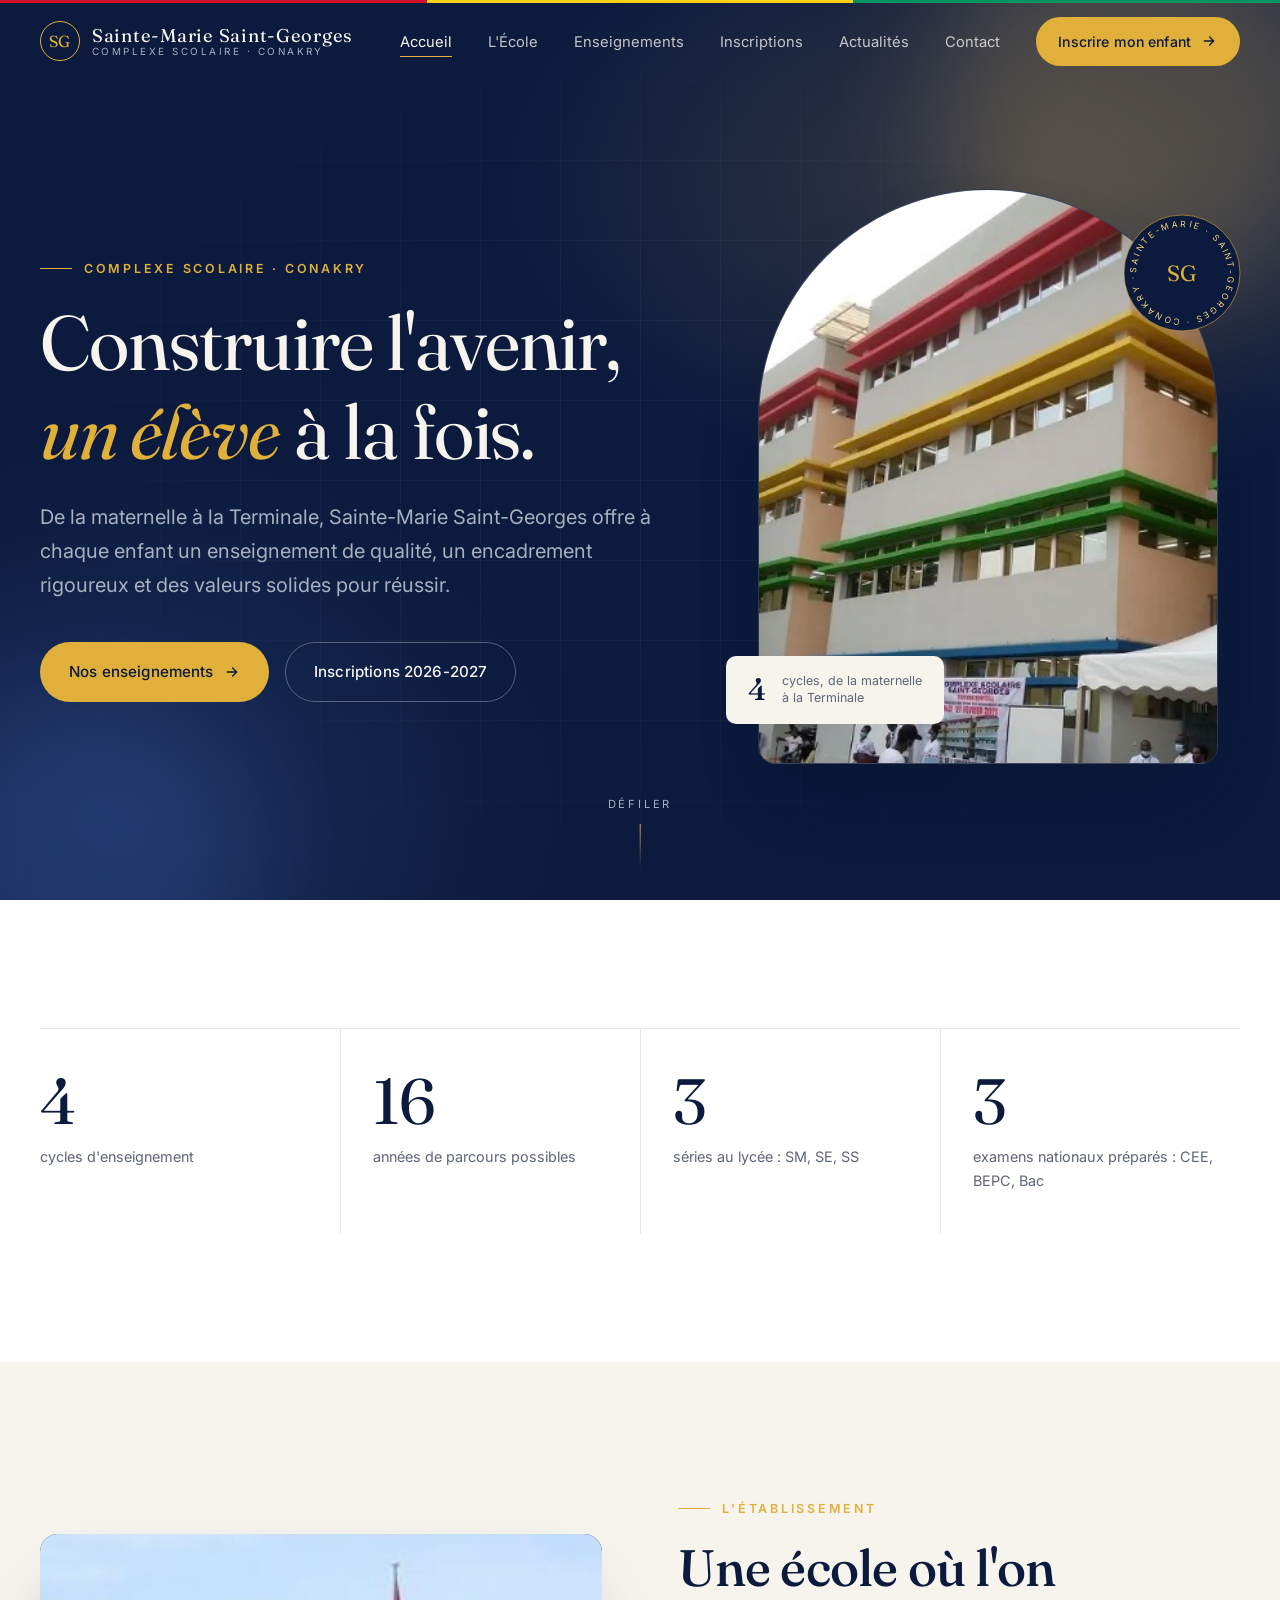
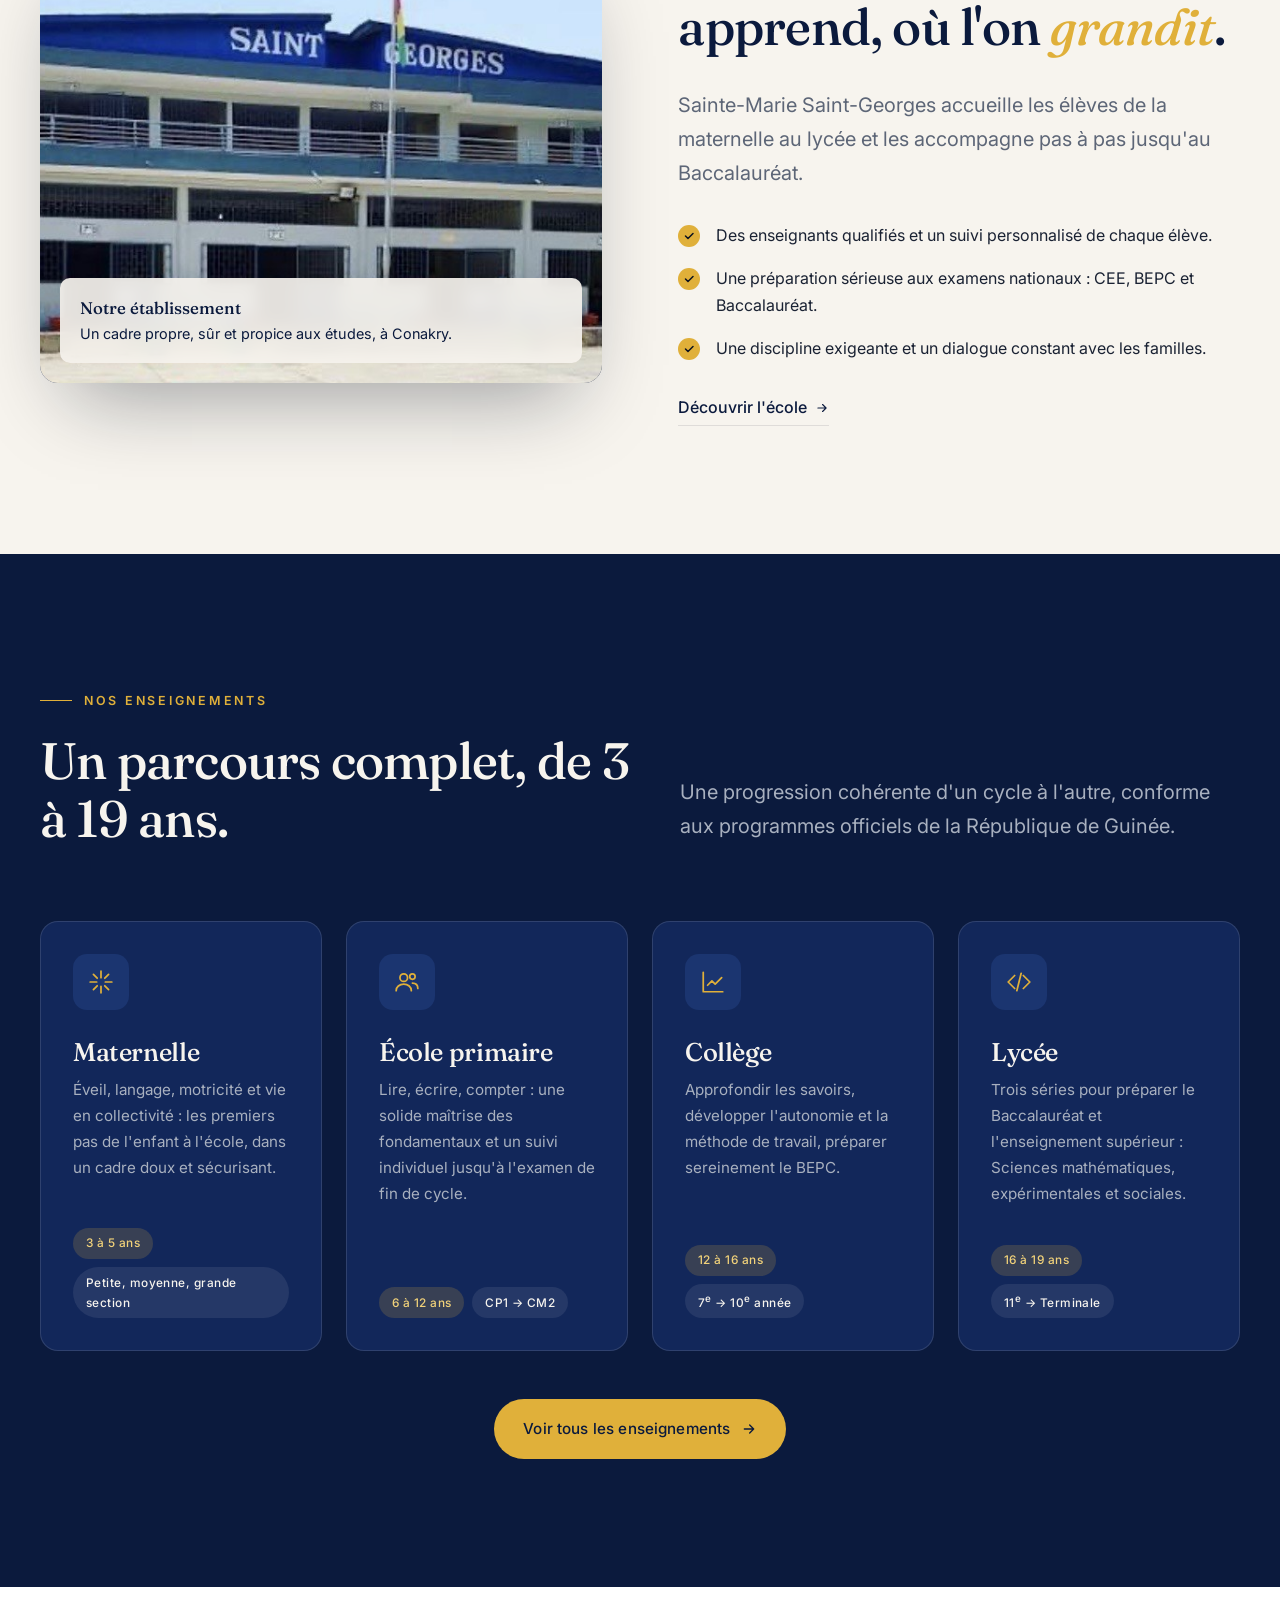
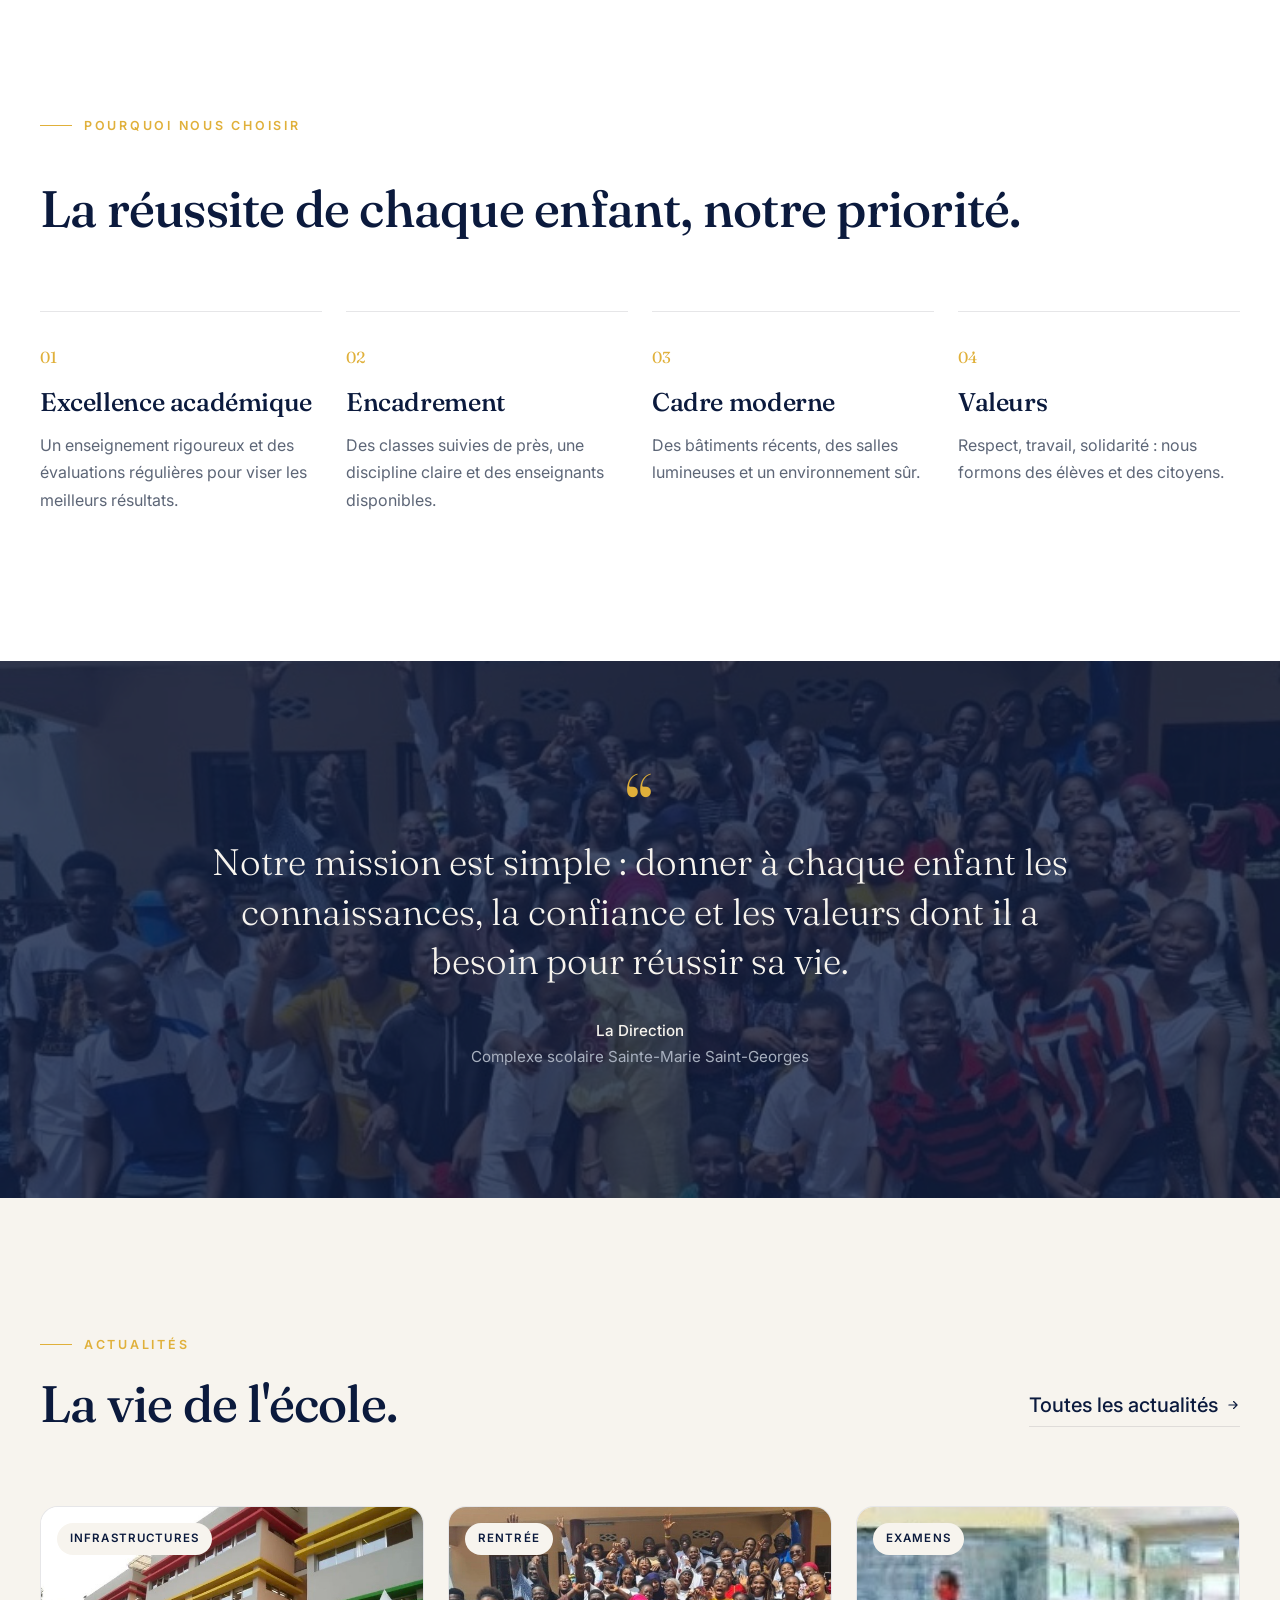
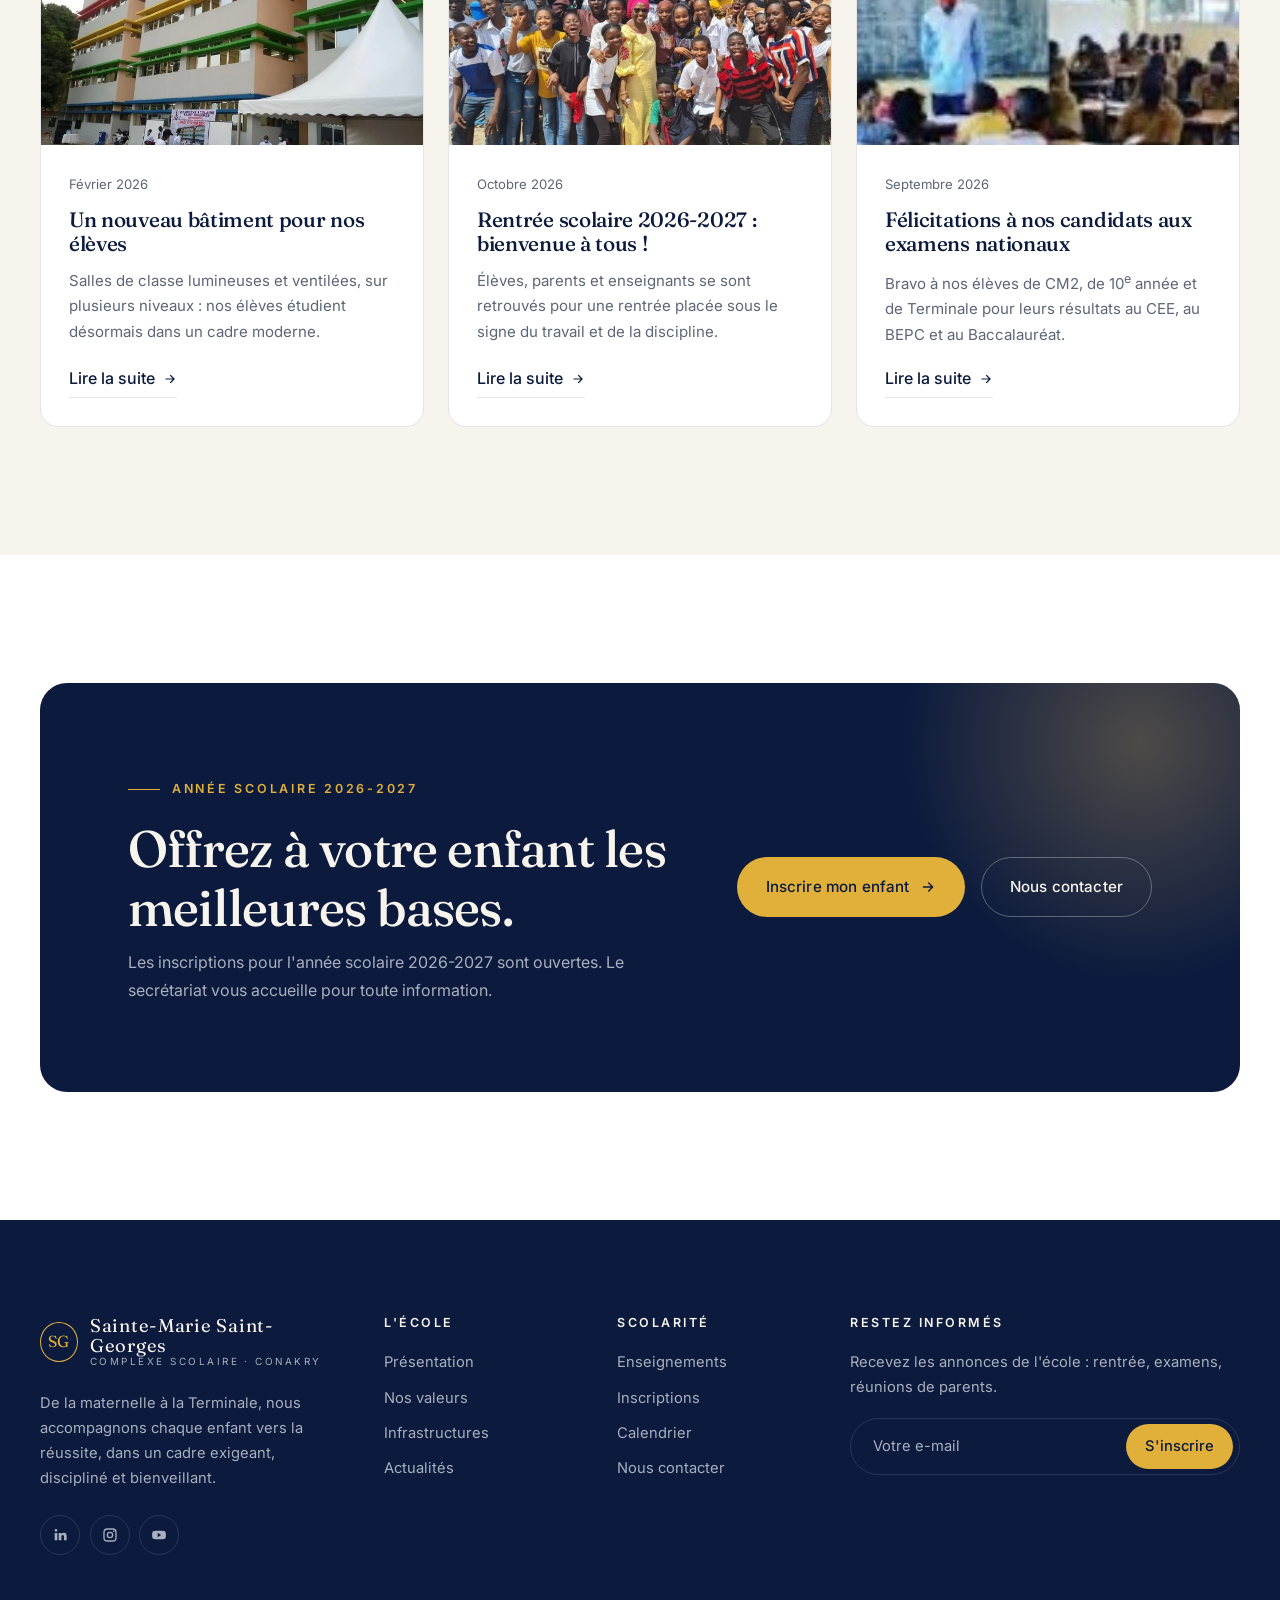
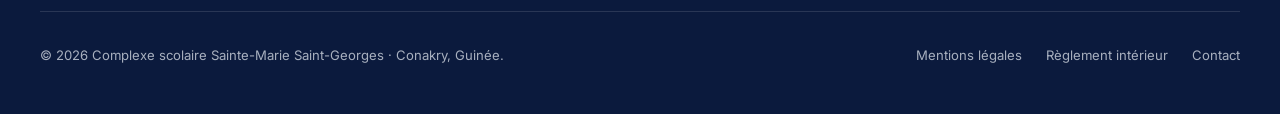
==== commit e580f76f: "Adapter le site au complexe scolaire Sainte-Marie Saint-Georges (Conakry) Contenu refait pour une éc" ====
--- a/index.html
+++ b/index.html
@@ -3,12 +3,13 @@
 <head>
   <meta charset="utf-8">
   <meta name="viewport" content="width=device-width, initial-scale=1">
-  <title>NOVA École Supérieure — Former les esprits qui dessinent demain</title>
-  <meta name="description" content="NOVA, école supérieure moderne : Bachelors, Masters et Executive MBA en tech, management et design. Pédagogie par projet et ouverture internationale.">
-  <meta name="theme-color" content="#0b1220">
-  <meta property="og:title" content="NOVA École Supérieure — Former les esprits qui dessinent demain">
-  <meta property="og:description" content="NOVA, école supérieure moderne : Bachelors, Masters et Executive MBA en tech, management et design. Pédagogie par projet et ouverture internationale.">
+  <title>Complexe scolaire Sainte-Marie Saint-Georges — Conakry</title>
+  <meta name="description" content="Complexe scolaire Sainte-Marie Saint-Georges à Conakry : maternelle, primaire, collège et lycée (séries SM, SE, SS).">
+  <meta name="theme-color" content="#0b1a3d">
+  <meta property="og:title" content="Complexe scolaire Sainte-Marie Saint-Georges — Conakry">
+  <meta property="og:description" content="Complexe scolaire Sainte-Marie Saint-Georges à Conakry : maternelle, primaire, collège et lycée (séries SM, SE, SS).">
   <meta property="og:type" content="website">
+  <meta property="og:image" content="assets/img/facade-batiment.jpg">
   <link rel="icon" href="assets/favicon.svg" type="image/svg+xml">
   <link rel="preconnect" href="https://fonts.googleapis.com">
   <link rel="preconnect" href="https://fonts.gstatic.com" crossorigin>
@@ -19,21 +20,19 @@
   <a class="skip-link" href="#contenu">Aller au contenu</a>
 
   <header class="site-header">
+    <div class="flag-strip" aria-hidden="true"><span></span><span></span><span></span></div>
     <div class="container nav">
-      <a class="logo" href="index.html" aria-label="NOVA École Supérieure — accueil">
-        <span class="logo__mark">N</span>
-        <span class="logo__text"><span class="logo__name">NOVA</span><span class="logo__tag">École Supérieure</span></span>
-      </a>
+      <a class="logo" href="index.html" aria-label="Complexe scolaire Sainte-Marie Saint-Georges — accueil"><span class="logo__mark">SG</span><span class="logo__text"><span class="logo__name" style="letter-spacing:.04em;font-size:1.15rem">Sainte-Marie Saint-Georges</span><span class="logo__tag">Complexe scolaire · Conakry</span></span></a>
       <button class="nav__toggle" type="button" aria-expanded="false" aria-controls="nav-panel" aria-label="Ouvrir le menu"><span></span><span></span><span></span></button>
       <nav class="nav__panel" id="nav-panel" aria-label="Navigation principale">
         <ul class="nav__menu">
           <li><a class="nav__link" href="index.html" aria-current="page">Accueil</a></li>
           <li><a class="nav__link" href="ecole.html">L'École</a></li>
-          <li><a class="nav__link" href="formations.html">Formations</a></li>
-          <li><a class="nav__link" href="admission.html">Admission</a></li>
+          <li><a class="nav__link" href="formations.html">Enseignements</a></li>
+          <li><a class="nav__link" href="admission.html">Inscriptions</a></li>
           <li><a class="nav__link" href="actualites.html">Actualités</a></li>
           <li><a class="nav__link" href="contact.html">Contact</a></li>
-          <li><a class="btn btn--gold nav__cta" href="admission.html#candidater">Candidater <svg viewBox="0 0 24 24" fill="none" stroke="currentColor" stroke-width="2" stroke-linecap="round" stroke-linejoin="round" aria-hidden="true"><path d="M5 12h14M13 6l6 6-6 6"/></svg></a></li>
+          <li><a class="btn btn--gold nav__cta" href="admission.html#inscrire">Inscrire mon enfant <svg viewBox="0 0 24 24" fill="none" stroke="currentColor" stroke-width="2" stroke-linecap="round" stroke-linejoin="round" aria-hidden="true"><path d="M5 12h14M13 6l6 6-6 6"/></svg></a></li>
         </ul>
       </nav>
     </div>
@@ -44,47 +43,23 @@
       <div class="hero__bg" aria-hidden="true"><div class="hero__grid"></div><div class="hero__orb hero__orb--1"></div><div class="hero__orb hero__orb--2"></div></div>
       <div class="container hero__inner">
         <div>
-          <span class="eyebrow" data-anim="1">École supérieure · Paris</span>
-          <h1 data-anim="2">Former les esprits qui <em>dessinent</em> demain.</h1>
-          <p class="lead" data-anim="3">NOVA réunit excellence académique, pédagogie par projet et ouverture internationale pour révéler les talents de la tech, du management et du design.</p>
+          <span class="eyebrow" data-anim="1">Complexe scolaire · Conakry</span>
+          <h1 data-anim="2">Construire l'avenir, <em>un élève</em> à la fois.</h1>
+          <p class="lead" data-anim="3">De la maternelle à la Terminale, Sainte-Marie Saint-Georges offre à chaque enfant un enseignement de qualité, un encadrement rigoureux et des valeurs solides pour réussir.</p>
           <div class="hero__actions" data-anim="4">
-            <a class="btn btn--gold" href="formations.html">Découvrir nos formations <svg viewBox="0 0 24 24" fill="none" stroke="currentColor" stroke-width="2" stroke-linecap="round" stroke-linejoin="round" aria-hidden="true"><path d="M5 12h14M13 6l6 6-6 6"/></svg></a>
-            <a class="btn btn--ghost-light" href="admission.html">Conditions d'admission</a>
+            <a class="btn btn--gold" href="formations.html">Nos enseignements <svg viewBox="0 0 24 24" fill="none" stroke="currentColor" stroke-width="2" stroke-linecap="round" stroke-linejoin="round" aria-hidden="true"><path d="M5 12h14M13 6l6 6-6 6"/></svg></a>
+            <a class="btn btn--ghost-light" href="admission.html">Inscriptions 2026-2027</a>
           </div>
         </div>
         <div class="hero__visual" data-anim="3">
-          <div class="hero__card"><svg viewBox="0 0 400 500" preserveAspectRatio="xMidYMid slice" role="img" aria-label="Illustration du campus NOVA">
-  <defs>
-    <linearGradient id="sky" x1="0" y1="0" x2="0" y2="1"><stop offset="0" stop-color="#2a3a5e"/><stop offset="1" stop-color="#0f1729"/></linearGradient>
-    <linearGradient id="sun" x1="0" y1="0" x2="0" y2="1"><stop offset="0" stop-color="#e2c88f"/><stop offset="1" stop-color="#c9a45c"/></linearGradient>
-    <linearGradient id="glass" x1="0" y1="0" x2="1" y2="1"><stop offset="0" stop-color="#3b4f7a"/><stop offset="1" stop-color="#1a2440"/></linearGradient>
-  </defs>
-  <rect width="400" height="500" fill="url(#sky)"/>
-  <circle cx="270" cy="150" r="70" fill="url(#sun)" opacity=".9"/>
-  <g stroke="#c9a45c" stroke-opacity=".25" fill="none">
-    <circle cx="270" cy="150" r="100"/><circle cx="270" cy="150" r="135"/>
-  </g>
-  <rect x="40" y="250" width="140" height="250" fill="url(#glass)"/>
-  <rect x="190" y="210" width="170" height="290" fill="#18223a"/>
-  <g fill="#c9a45c" opacity=".55">
-    <rect x="60" y="275" width="20" height="28"/><rect x="100" y="275" width="20" height="28" opacity=".4"/><rect x="140" y="275" width="20" height="28"/>
-    <rect x="60" y="325" width="20" height="28" opacity=".3"/><rect x="100" y="325" width="20" height="28"/><rect x="140" y="325" width="20" height="28" opacity=".5"/>
-    <rect x="60" y="375" width="20" height="28"/><rect x="100" y="375" width="20" height="28" opacity=".6"/><rect x="140" y="375" width="20" height="28" opacity=".3"/>
-  </g>
-  <g stroke="#e2c88f" stroke-opacity=".35">
-    <line x1="210" y1="210" x2="210" y2="500"/><line x1="245" y1="210" x2="245" y2="500"/><line x1="280" y1="210" x2="280" y2="500"/><line x1="315" y1="210" x2="315" y2="500"/>
-    <line x1="190" y1="260" x2="360" y2="260"/><line x1="190" y1="310" x2="360" y2="310"/><line x1="190" y1="360" x2="360" y2="360"/><line x1="190" y1="410" x2="360" y2="410"/>
-  </g>
-  <path d="M230 500v-60a45 45 0 0190 0v60z" fill="#c9a45c" opacity=".85"/>
-  <rect x="0" y="470" width="400" height="30" fill="#0b1220"/>
-</svg></div>
+          <div class="hero__card"><img class="photo" src="assets/img/batiment.jpg" alt="Le bâtiment du complexe scolaire Sainte-Marie Saint-Georges" fetchpriority="high" style="object-position:35% center"></div>
           <svg class="hero__seal" viewBox="0 0 120 120" aria-hidden="true">
   <defs><path id="circlePath" d="M60,60 m-46,0 a46,46 0 1,1 92,0 a46,46 0 1,1 -92,0"/></defs>
-  <circle cx="60" cy="60" r="58" fill="#0b1220" stroke="#c9a45c" stroke-opacity=".5"/>
-  <text fill="#e2c88f" font-family="Inter, sans-serif" font-size="9.5" letter-spacing="3.2"><textPath href="#circlePath">ÉCOLE SUPÉRIEURE · DEPUIS 1998 · </textPath></text>
-  <text x="60" y="69" text-anchor="middle" fill="#c9a45c" font-family="Fraunces, Georgia, serif" font-size="26">N</text>
+  <circle cx="60" cy="60" r="58" fill="#0b1a3d" stroke="#e0b03a" stroke-opacity=".6"/>
+  <text fill="#f2d27a" font-family="Inter, sans-serif" font-size="8.6" letter-spacing="2.4"><textPath href="#circlePath">SAINTE-MARIE · SAINT-GEORGES · CONAKRY · </textPath></text>
+  <text x="60" y="68" text-anchor="middle" fill="#e0b03a" font-family="Fraunces, Georgia, serif" font-size="22">SG</text>
 </svg>
-          <div class="hero__badge"><strong>94&nbsp;%</strong><span>d'insertion<br>professionnelle à 6 mois</span></div>
+          <div class="hero__badge"><strong>4</strong><span>cycles, de la maternelle<br>à la Terminale</span></div>
         </div>
       </div>
       <span class="hero__scroll" aria-hidden="true">Défiler</span>
@@ -93,10 +68,10 @@
     <section class="section section--paper">
       <div class="container">
         <div class="stats">
-          <div class="stat reveal"><div class="stat__num"><span data-count="2400">2 400</span></div><div class="stat__label">étudiants sur le campus</div></div>
-          <div class="stat reveal" data-delay="1"><div class="stat__num"><span data-count="94">94</span><sup>%</sup></div><div class="stat__label">d'insertion à 6 mois</div></div>
-          <div class="stat reveal" data-delay="2"><div class="stat__num"><span data-count="85">85</span></div><div class="stat__label">universités partenaires</div></div>
-          <div class="stat reveal" data-delay="3"><div class="stat__num"><span data-count="350">350</span><sup>+</sup></div><div class="stat__label">entreprises partenaires</div></div>
+          <div class="stat reveal"><div class="stat__num"><span data-count="4">4</span></div><div class="stat__label">cycles d'enseignement</div></div>
+          <div class="stat reveal" data-delay="1"><div class="stat__num"><span data-count="16">16</span></div><div class="stat__label">années de parcours possibles</div></div>
+          <div class="stat reveal" data-delay="2"><div class="stat__num"><span data-count="3">3</span></div><div class="stat__label">séries au lycée : SM, SE, SS</div></div>
+          <div class="stat reveal" data-delay="3"><div class="stat__num"><span data-count="3">3</span></div><div class="stat__label">examens nationaux préparés : CEE, BEPC, Bac</div></div>
         </div>
       </div>
     </section>
@@ -104,25 +79,18 @@
     <section class="section">
       <div class="container split">
         <div class="reveal">
-          <div class="media"><svg viewBox="0 0 500 400" preserveAspectRatio="xMidYMid slice" role="img" aria-label="Illustration de la bibliothèque">
-  <rect width="500" height="400" fill="#141d31"/>
-  <path d="M90 400V180a160 160 0 01320 0v220z" fill="#1d2840"/>
-  <path d="M130 400V190a120 120 0 01240 0v210z" fill="#22304d"/>
-  <g><rect x="150" y="220" width="12" height="38" fill="#c9a45c" opacity=".8" transform="translate(0 0)"/><rect x="170" y="220" width="13" height="35" fill="#e2c88f" opacity=".8" transform="translate(0 3)"/><rect x="190" y="220" width="14" height="32" fill="#5f7ec4" opacity=".8" transform="translate(0 6)"/><rect x="210" y="220" width="15" height="29" fill="#8a6a2c" opacity=".8" transform="translate(0 9)"/><rect x="230" y="220" width="16" height="38" fill="#c9a45c" opacity=".8" transform="translate(0 0)"/><rect x="250" y="220" width="17" height="35" fill="#e2c88f" opacity=".8" transform="translate(0 3)"/><rect x="270" y="220" width="12" height="32" fill="#5f7ec4" opacity=".8" transform="translate(0 6)"/><rect x="290" y="220" width="13" height="29" fill="#8a6a2c" opacity=".8" transform="translate(0 9)"/><rect x="310" y="220" width="14" height="38" fill="#c9a45c" opacity=".8" transform="translate(0 0)"/><rect x="330" y="220" width="15" height="35" fill="#e2c88f" opacity=".8" transform="translate(0 3)"/><rect x="150" y="270" width="16" height="32" fill="#5f7ec4" opacity=".8" transform="translate(0 6)"/><rect x="170" y="270" width="17" height="29" fill="#8a6a2c" opacity=".8" transform="translate(0 9)"/><rect x="190" y="270" width="12" height="38" fill="#c9a45c" opacity=".8" transform="translate(0 0)"/><rect x="210" y="270" width="13" height="35" fill="#e2c88f" opacity=".8" transform="translate(0 3)"/><rect x="230" y="270" width="14" height="32" fill="#5f7ec4" opacity=".8" transform="translate(0 6)"/><rect x="250" y="270" width="15" height="29" fill="#8a6a2c" opacity=".8" transform="translate(0 9)"/><rect x="270" y="270" width="16" height="38" fill="#c9a45c" opacity=".8" transform="translate(0 0)"/><rect x="290" y="270" width="17" height="35" fill="#e2c88f" opacity=".8" transform="translate(0 3)"/><rect x="310" y="270" width="12" height="32" fill="#5f7ec4" opacity=".8" transform="translate(0 6)"/><rect x="330" y="270" width="13" height="29" fill="#8a6a2c" opacity=".8" transform="translate(0 9)"/><rect x="150" y="320" width="14" height="38" fill="#c9a45c" opacity=".8" transform="translate(0 0)"/><rect x="170" y="320" width="15" height="35" fill="#e2c88f" opacity=".8" transform="translate(0 3)"/><rect x="190" y="320" width="16" height="32" fill="#5f7ec4" opacity=".8" transform="translate(0 6)"/><rect x="210" y="320" width="17" height="29" fill="#8a6a2c" opacity=".8" transform="translate(0 9)"/><rect x="230" y="320" width="12" height="38" fill="#c9a45c" opacity=".8" transform="translate(0 0)"/><rect x="250" y="320" width="13" height="35" fill="#e2c88f" opacity=".8" transform="translate(0 3)"/><rect x="270" y="320" width="14" height="32" fill="#5f7ec4" opacity=".8" transform="translate(0 6)"/><rect x="290" y="320" width="15" height="29" fill="#8a6a2c" opacity=".8" transform="translate(0 9)"/><rect x="310" y="320" width="16" height="38" fill="#c9a45c" opacity=".8" transform="translate(0 0)"/><rect x="330" y="320" width="17" height="35" fill="#e2c88f" opacity=".8" transform="translate(0 3)"/></g>
-  <g stroke="#0b1220" stroke-width="4"><line x1="140" y1="260" x2="360" y2="260"/><line x1="140" y1="310" x2="360" y2="310"/><line x1="140" y1="360" x2="360" y2="360"/></g>
-  <circle cx="250" cy="130" r="26" fill="#e2c88f" opacity=".9"/>
-</svg>
-            <div class="media__caption"><strong>Un campus de 22&nbsp;000&nbsp;m²</strong>Au cœur d'un quartier en pleine transformation.</div>
+          <div class="media"><img class="photo" src="assets/img/facade-batiment.jpg" alt="Façade de l'école Saint-Georges" loading="lazy" style="object-position:center 30%">
+            <div class="media__caption"><strong>Notre établissement</strong>Un cadre propre, sûr et propice aux études, à Conakry.</div>
           </div>
         </div>
         <div>
           <span class="eyebrow reveal">L'établissement</span>
-          <h2 class="reveal" data-delay="1">Une école à taille humaine, une <em>ambition</em> sans frontières.</h2>
-          <p class="lead reveal" data-delay="2">Depuis 1998, NOVA accompagne chaque étudiant dans la construction d'un parcours singulier, entre rigueur académique et expérience du terrain.</p>
+          <h2 class="reveal" data-delay="1">Une école où l'on apprend, où l'on <em>grandit</em>.</h2>
+          <p class="lead reveal" data-delay="2">Sainte-Marie Saint-Georges accueille les élèves de la maternelle au lycée et les accompagne pas à pas jusqu'au Baccalauréat.</p>
           <ul class="checklist reveal" data-delay="2">
-            <li>Des promotions de 30 étudiants maximum et un tuteur dédié.</li>
-            <li>Des projets réels menés avec nos entreprises partenaires.</li>
-            <li>Un semestre à l'international inclus dans chaque cursus.</li>
+            <li>Des enseignants qualifiés et un suivi personnalisé de chaque élève.</li>
+            <li>Une préparation sérieuse aux examens nationaux : CEE, BEPC et Baccalauréat.</li>
+            <li>Une discipline exigeante et un dialogue constant avec les familles.</li>
           </ul>
           <a class="link-arrow reveal" data-delay="3" href="ecole.html">Découvrir l'école <svg viewBox="0 0 24 24" fill="none" stroke="currentColor" stroke-width="2" stroke-linecap="round" stroke-linejoin="round" aria-hidden="true"><path d="M5 12h14M13 6l6 6-6 6"/></svg></a>
         </div>
@@ -132,72 +100,61 @@
     <section class="section section--dark">
       <div class="container">
         <div class="section-head section-head--split">
-          <div><span class="eyebrow reveal">Nos formations</span><h2 class="reveal" data-delay="1">Des programmes pensés pour les métiers de demain.</h2></div>
-          <p class="lead reveal" data-delay="2">Du Bachelor à l'Executive MBA, en formation initiale ou en alternance, nos cursus sont co-construits avec les professionnels.</p>
-        </div>
-        <div class="grid grid--3">
+          <div><span class="eyebrow reveal">Nos enseignements</span><h2 class="reveal" data-delay="1">Un parcours complet, de 3 à 19 ans.</h2></div>
+          <p class="lead reveal" data-delay="2">Une progression cohérente d'un cycle à l'autre, conforme aux programmes officiels de la République de Guinée.</p>
+        </div>
+        <div class="grid grid--4">
+          <article class="card reveal" data-delay="1">
+            <div class="card__icon"><svg viewBox="0 0 24 24" fill="none" stroke="currentColor" stroke-width="1.6" stroke-linecap="round" stroke-linejoin="round" aria-hidden="true"><path d="M12 2v6M12 16v6M2 12h6M16 12h6M5 5l3.5 3.5M15.5 15.5L19 19M5 19l3.5-3.5M15.5 8.5L19 5"/></svg></div>
+            <h3>Maternelle</h3>
+            <p>Éveil, langage, motricité et vie en collectivité : les premiers pas de l'enfant à l'école, dans un cadre doux et sécurisant.</p>
+            <div class="card__meta"><span class="tag tag--gold">3 à 5 ans</span><span class="tag">Petite, moyenne, grande section</span></div>
+          </article>
+          <article class="card reveal" data-delay="2">
+            <div class="card__icon"><svg viewBox="0 0 24 24" fill="none" stroke="currentColor" stroke-width="1.6" stroke-linecap="round" stroke-linejoin="round" aria-hidden="true"><circle cx="9" cy="8" r="3.5"/><path d="M2 20c0-3.5 3-6 7-6s7 2.5 7 6"/><circle cx="17" cy="7" r="2.5"/><path d="M17 13c3 0 5 2 5 5"/></svg></div>
+            <h3>École primaire</h3>
+            <p>Lire, écrire, compter : une solide maîtrise des fondamentaux et un suivi individuel jusqu'à l'examen de fin de cycle.</p>
+            <div class="card__meta"><span class="tag tag--gold">6 à 12 ans</span><span class="tag">CP1 → CM2</span></div>
+          </article>
+          <article class="card reveal" data-delay="3">
+            <div class="card__icon"><svg viewBox="0 0 24 24" fill="none" stroke="currentColor" stroke-width="1.6" stroke-linecap="round" stroke-linejoin="round" aria-hidden="true"><path d="M3 3v18h18"/><path d="M7 15l4-4 3 3 6-6"/></svg></div>
+            <h3>Collège</h3>
+            <p>Approfondir les savoirs, développer l'autonomie et la méthode de travail, préparer sereinement le BEPC.</p>
+            <div class="card__meta"><span class="tag tag--gold">12 à 16 ans</span><span class="tag">7<sup>e</sup> → 10<sup>e</sup> année</span></div>
+          </article>
           <article class="card reveal" data-delay="1">
             <div class="card__icon"><svg viewBox="0 0 24 24" fill="none" stroke="currentColor" stroke-width="1.6" stroke-linecap="round" stroke-linejoin="round" aria-hidden="true"><path d="M8 6l-6 6 6 6M16 6l6 6-6 6M14 4l-4 16"/></svg></div>
-            <h3>Ingénierie logicielle &amp; IA</h3>
-            <p>Concevoir des applications robustes et intégrer l'intelligence artificielle de façon responsable, du prototype à la mise en production.</p>
-            <div class="card__meta"><span class="tag tag--gold">Bachelor</span><span class="tag">3 ans</span><span class="tag">Initial ou alternance</span></div>
-          </article>
-          <article class="card reveal" data-delay="2">
-            <div class="card__icon"><svg viewBox="0 0 24 24" fill="none" stroke="currentColor" stroke-width="1.6" stroke-linecap="round" stroke-linejoin="round" aria-hidden="true"><path d="M3 3v18h18"/><path d="M7 15l4-4 3 3 6-6"/></svg></div>
-            <h3>Management &amp; entrepreneuriat</h3>
-            <p>Acquérir les fondamentaux de la gestion, du marketing et de la finance, et lancer son propre projet au sein de notre incubateur.</p>
-            <div class="card__meta"><span class="tag tag--gold">Bachelor</span><span class="tag">3 ans</span><span class="tag">Initial</span></div>
-          </article>
-          <article class="card reveal" data-delay="3">
-            <div class="card__icon"><svg viewBox="0 0 24 24" fill="none" stroke="currentColor" stroke-width="1.6" stroke-linecap="round" stroke-linejoin="round" aria-hidden="true"><path d="M12 20h9"/><path d="M16.5 3.5a2.1 2.1 0 013 3L7 19l-4 1 1-4z"/></svg></div>
-            <h3>Design &amp; expérience utilisateur</h3>
-            <p>Imaginer des produits, services et interfaces centrés sur l'humain, en alliant recherche utilisateur, créativité et prototypage.</p>
-            <div class="card__meta"><span class="tag tag--gold">Bachelor</span><span class="tag">3 ans</span><span class="tag">Initial ou alternance</span></div>
-          </article>
-          <article class="card reveal" data-delay="1">
-            <div class="card__icon"><svg viewBox="0 0 24 24" fill="none" stroke="currentColor" stroke-width="1.6" stroke-linecap="round" stroke-linejoin="round" aria-hidden="true"><path d="M12 2v6M12 16v6M2 12h6M16 12h6M5 5l3.5 3.5M15.5 15.5L19 19M5 19l3.5-3.5M15.5 8.5L19 5"/></svg></div>
-            <h3>Data science &amp; IA appliquée</h3>
-            <p>Maîtriser la chaîne complète de la donnée — collecte, modélisation, déploiement — et piloter des projets d'IA à fort impact.</p>
-            <div class="card__meta"><span class="tag tag--gold">Master</span><span class="tag">2 ans</span><span class="tag">Alternance</span></div>
-          </article>
-          <article class="card reveal" data-delay="2">
-            <div class="card__icon"><svg viewBox="0 0 24 24" fill="none" stroke="currentColor" stroke-width="1.6" stroke-linecap="round" stroke-linejoin="round" aria-hidden="true"><path d="M12 3l8 3v6c0 5-3.5 8-8 9-4.5-1-8-4-8-9V6z"/><path d="M9 12l2 2 4-4"/></svg></div>
-            <h3>Cybersécurité</h3>
-            <p>Protéger les systèmes d'information face aux menaces actuelles : audit, sécurité offensive et défensive, conformité.</p>
-            <div class="card__meta"><span class="tag tag--gold">Master</span><span class="tag">2 ans</span><span class="tag">Alternance</span></div>
-          </article>
-          <article class="card reveal" data-delay="3">
-            <div class="card__icon"><svg viewBox="0 0 24 24" fill="none" stroke="currentColor" stroke-width="1.6" stroke-linecap="round" stroke-linejoin="round" aria-hidden="true"><path d="M11 20A7 7 0 014 13c0-6 7-10 16-10 0 9-4 16-10 16z"/><path d="M4 21c4-6 8-9 12-11"/></svg></div>
-            <h3>Transition écologique &amp; RSE</h3>
-            <p>Accompagner les organisations dans leur transformation durable grâce à des outils de stratégie, de mesure d'impact et de pilotage.</p>
-            <div class="card__meta"><span class="tag tag--gold">Master</span><span class="tag">2 ans</span><span class="tag">Initial ou alternance</span></div>
-          </article>
-        </div>
-        <div style="margin-top:3rem;text-align:center" class="reveal"><a class="btn btn--gold" href="formations.html">Voir toutes les formations <svg viewBox="0 0 24 24" fill="none" stroke="currentColor" stroke-width="2" stroke-linecap="round" stroke-linejoin="round" aria-hidden="true"><path d="M5 12h14M13 6l6 6-6 6"/></svg></a></div>
+            <h3>Lycée</h3>
+            <p>Trois séries pour préparer le Baccalauréat et l'enseignement supérieur : Sciences mathématiques, expérimentales et sociales.</p>
+            <div class="card__meta"><span class="tag tag--gold">16 à 19 ans</span><span class="tag">11<sup>e</sup> → Terminale</span></div>
+          </article>
+        </div>
+        <div style="margin-top:3rem;text-align:center" class="reveal"><a class="btn btn--gold" href="formations.html">Voir tous les enseignements <svg viewBox="0 0 24 24" fill="none" stroke="currentColor" stroke-width="2" stroke-linecap="round" stroke-linejoin="round" aria-hidden="true"><path d="M5 12h14M13 6l6 6-6 6"/></svg></a></div>
       </div>
     </section>
 
     <section class="section section--paper">
       <div class="container">
         <div class="section-head">
-          <span class="eyebrow reveal">Pourquoi NOVA</span>
-          <h2 class="reveal" data-delay="1">Apprendre autrement.</h2>
+          <span class="eyebrow reveal">Pourquoi nous choisir</span>
+          <h2 class="reveal" data-delay="1">La réussite de chaque enfant, notre priorité.</h2>
         </div>
         <div class="grid grid--4">
-          <div class="feature reveal"><span class="feature__num">01</span><h3>Pédagogie par projet</h3><p>60&nbsp;% du temps consacré à des cas concrets, hackathons et missions en entreprise.</p></div>
-          <div class="feature reveal" data-delay="1"><span class="feature__num">02</span><h3>Corps enseignant expert</h3><p>Chercheurs et professionnels en activité, engagés dans la réussite de chacun.</p></div>
-          <div class="feature reveal" data-delay="2"><span class="feature__num">03</span><h3>Ouverture internationale</h3><p>85 universités partenaires et des cursus intégralement en anglais.</p></div>
-          <div class="feature reveal" data-delay="3"><span class="feature__num">04</span><h3>Accompagnement carrière</h3><p>Coaching individuel, réseau de 12&nbsp;000 alumni et forum entreprises annuel.</p></div>
-        </div>
-      </div>
-    </section>
-
-    <section class="section section--dark">
+          <div class="feature reveal"><span class="feature__num">01</span><h3>Excellence académique</h3><p>Un enseignement rigoureux et des évaluations régulières pour viser les meilleurs résultats.</p></div>
+          <div class="feature reveal" data-delay="1"><span class="feature__num">02</span><h3>Encadrement</h3><p>Des classes suivies de près, une discipline claire et des enseignants disponibles.</p></div>
+          <div class="feature reveal" data-delay="2"><span class="feature__num">03</span><h3>Cadre moderne</h3><p>Des bâtiments récents, des salles lumineuses et un environnement sûr.</p></div>
+          <div class="feature reveal" data-delay="3"><span class="feature__num">04</span><h3>Valeurs</h3><p>Respect, travail, solidarité : nous formons des élèves et des citoyens.</p></div>
+        </div>
+      </div>
+    </section>
+
+    <section class="section section--dark photo-quote">
+      <img class="photo" src="assets/img/eleves.jpg" alt="" loading="lazy" style="object-position:center 30%">
       <div class="container">
         <figure class="quote reveal">
           <span class="quote__mark" aria-hidden="true">“</span>
-          <blockquote>NOVA m'a appris à transformer une idée en projet, puis un projet en entreprise. L'exigence des enseignants et la bienveillance de la communauté font toute la différence.</blockquote>
-          <figcaption><strong>Inès Martin</strong>Promotion 2023 · Fondatrice de Kairos Studio</figcaption>
+          <blockquote>Notre mission est simple : donner à chaque enfant les connaissances, la confiance et les valeurs dont il a besoin pour réussir sa vie.</blockquote>
+          <figcaption><strong>La Direction</strong>Complexe scolaire Sainte-Marie Saint-Georges</figcaption>
         </figure>
       </div>
     </section>
@@ -210,40 +167,33 @@
         </div>
         <div class="grid grid--3">
           <article class="news-card reveal" data-delay="1">
-            <div class="news-card__thumb"><svg viewBox="0 0 400 250" preserveAspectRatio="xMidYMid slice" role="img" aria-label="NOVA inaugure son nouveau Learning Center"><rect width="400" height="250" fill="#1d2840"/><circle cx="300" cy="80" r="110" fill="#c9a45c" opacity=".85"/><rect x="40" y="140" width="180" height="180" rx="90" fill="#3a5aa8" opacity=".7"/><g stroke="#fff" stroke-opacity=".06"><line x1="40" y1="0" x2="40" y2="250"/><line x1="80" y1="0" x2="80" y2="250"/><line x1="120" y1="0" x2="120" y2="250"/><line x1="160" y1="0" x2="160" y2="250"/><line x1="200" y1="0" x2="200" y2="250"/><line x1="240" y1="0" x2="240" y2="250"/><line x1="280" y1="0" x2="280" y2="250"/><line x1="320" y1="0" x2="320" y2="250"/><line x1="360" y1="0" x2="360" y2="250"/></g></svg><span class="news-card__cat">Événement</span></div>
+            <div class="news-card__thumb"><img class="photo" src="assets/img/batiment.jpg" alt="Le nouveau bâtiment du complexe scolaire" loading="lazy" style="object-position:center"><span class="news-card__cat">Infrastructures</span></div>
             <div class="news-card__body">
-              <time class="news-card__date">14 octobre 2026</time>
-              <h3>NOVA inaugure son nouveau Learning Center</h3>
-              <p>Un bâtiment de 4&nbsp;000&nbsp;m² dédié à l'apprentissage collaboratif, ouvert 7 jours sur 7 aux étudiants et aux partenaires.</p>
-              <a class="link-arrow" href="actualites.html">Lire l'article <svg viewBox="0 0 24 24" fill="none" stroke="currentColor" stroke-width="2" stroke-linecap="round" stroke-linejoin="round" aria-hidden="true"><path d="M5 12h14M13 6l6 6-6 6"/></svg></a>
+              <span class="news-card__date">Février 2026</span>
+              <h3>Un nouveau bâtiment pour nos élèves</h3>
+              <p>Salles de classe lumineuses et ventilées, sur plusieurs niveaux : nos élèves étudient désormais dans un cadre moderne.</p>
+              <a class="link-arrow" href="actualites.html">Lire la suite <svg viewBox="0 0 24 24" fill="none" stroke="currentColor" stroke-width="2" stroke-linecap="round" stroke-linejoin="round" aria-hidden="true"><path d="M5 12h14M13 6l6 6-6 6"/></svg></a>
             </div>
           </article>
           <article class="news-card reveal" data-delay="2">
-            <div class="news-card__thumb"><svg viewBox="0 0 400 250" preserveAspectRatio="xMidYMid slice" role="img" aria-label="Un prix national pour le laboratoire IA &amp; Société"><rect width="400" height="250" fill="#20304f"/><path d="M0 250 Q 200 80 400 230 V250 Z" fill="#e2c88f" opacity=".8"/><circle cx="110" cy="90" r="50" fill="#8a6a2c" opacity=".9"/><g stroke="#fff" stroke-opacity=".06"><line x1="40" y1="0" x2="40" y2="250"/><line x1="80" y1="0" x2="80" y2="250"/><line x1="120" y1="0" x2="120" y2="250"/><line x1="160" y1="0" x2="160" y2="250"/><line x1="200" y1="0" x2="200" y2="250"/><line x1="240" y1="0" x2="240" y2="250"/><line x1="280" y1="0" x2="280" y2="250"/><line x1="320" y1="0" x2="320" y2="250"/><line x1="360" y1="0" x2="360" y2="250"/></g></svg><span class="news-card__cat">Recherche</span></div>
+            <div class="news-card__thumb"><img class="photo" src="assets/img/eleves.jpg" alt="Élèves du complexe scolaire réunis" loading="lazy" style="object-position:center"><span class="news-card__cat">Rentrée</span></div>
             <div class="news-card__body">
-              <time class="news-card__date">2 octobre 2026</time>
-              <h3>Un prix national pour le laboratoire IA &amp; Société</h3>
-              <p>Les travaux de notre équipe sur l'IA frugale ont été récompensés lors des Rencontres nationales de la recherche appliquée.</p>
-              <a class="link-arrow" href="actualites.html">Lire l'article <svg viewBox="0 0 24 24" fill="none" stroke="currentColor" stroke-width="2" stroke-linecap="round" stroke-linejoin="round" aria-hidden="true"><path d="M5 12h14M13 6l6 6-6 6"/></svg></a>
+              <span class="news-card__date">Octobre 2026</span>
+              <h3>Rentrée scolaire 2026-2027 : bienvenue à tous&nbsp;!</h3>
+              <p>Élèves, parents et enseignants se sont retrouvés pour une rentrée placée sous le signe du travail et de la discipline.</p>
+              <a class="link-arrow" href="actualites.html">Lire la suite <svg viewBox="0 0 24 24" fill="none" stroke="currentColor" stroke-width="2" stroke-linecap="round" stroke-linejoin="round" aria-hidden="true"><path d="M5 12h14M13 6l6 6-6 6"/></svg></a>
             </div>
           </article>
           <article class="news-card reveal" data-delay="3">
-            <div class="news-card__thumb"><svg viewBox="0 0 400 250" preserveAspectRatio="xMidYMid slice" role="img" aria-label="Trois nouveaux partenariats en Asie et en Amérique du Nord"><rect width="400" height="250" fill="#141d31"/><rect x="60" y="50" width="120" height="200" rx="60" fill="#5f7ec4" opacity=".85"/><rect x="210" y="90" width="120" height="160" rx="60" fill="#c9a45c" opacity=".6"/><g stroke="#fff" stroke-opacity=".06"><line x1="40" y1="0" x2="40" y2="250"/><line x1="80" y1="0" x2="80" y2="250"/><line x1="120" y1="0" x2="120" y2="250"/><line x1="160" y1="0" x2="160" y2="250"/><line x1="200" y1="0" x2="200" y2="250"/><line x1="240" y1="0" x2="240" y2="250"/><line x1="280" y1="0" x2="280" y2="250"/><line x1="320" y1="0" x2="320" y2="250"/><line x1="360" y1="0" x2="360" y2="250"/></g></svg><span class="news-card__cat">International</span></div>
+            <div class="news-card__thumb"><img class="photo" src="assets/img/en-classe.jpg" alt="Élèves en classe" loading="lazy" style="object-position:center"><span class="news-card__cat">Examens</span></div>
             <div class="news-card__body">
-              <time class="news-card__date">18 septembre 2026</time>
-              <h3>Trois nouveaux partenariats en Asie et en Amérique du Nord</h3>
-              <p>Nos étudiants peuvent désormais effectuer un semestre à Montréal, Séoul et Singapour dans le cadre de leur cursus.</p>
-              <a class="link-arrow" href="actualites.html">Lire l'article <svg viewBox="0 0 24 24" fill="none" stroke="currentColor" stroke-width="2" stroke-linecap="round" stroke-linejoin="round" aria-hidden="true"><path d="M5 12h14M13 6l6 6-6 6"/></svg></a>
+              <span class="news-card__date">Septembre 2026</span>
+              <h3>Félicitations à nos candidats aux examens nationaux</h3>
+              <p>Bravo à nos élèves de CM2, de 10<sup>e</sup> année et de Terminale pour leurs résultats au CEE, au BEPC et au Baccalauréat.</p>
+              <a class="link-arrow" href="actualites.html">Lire la suite <svg viewBox="0 0 24 24" fill="none" stroke="currentColor" stroke-width="2" stroke-linecap="round" stroke-linejoin="round" aria-hidden="true"><path d="M5 12h14M13 6l6 6-6 6"/></svg></a>
             </div>
           </article>
         </div>
-      </div>
-    </section>
-
-    <section class="section section--paper" style="padding-block:3rem">
-      <div class="container">
-        <p class="eyebrow" style="justify-content:center;width:100%">Ils recrutent nos diplômés</p>
-        <div class="marquee" aria-label="Entreprises partenaires"><div class="marquee__track"><span>Arcadia Group</span><span>Helios Énergie</span><span>Banque Lumen</span><span>Studio Orbe</span><span>Vertex Labs</span><span>Maison Calder</span><span>Nexa Santé</span><span>Atlas Mobilité</span><span>Arcadia Group</span><span>Helios Énergie</span><span>Banque Lumen</span><span>Studio Orbe</span><span>Vertex Labs</span><span>Maison Calder</span><span>Nexa Santé</span><span>Atlas Mobilité</span></div></div>
       </div>
     </section>
 
@@ -251,13 +201,13 @@
       <div class="container">
         <div class="cta reveal">
           <div>
-            <span class="eyebrow">Rentrée 2027</span>
-            <h2>Prêt·e à écrire la suite&nbsp;?</h2>
-            <p>Les candidatures pour la rentrée 2027 sont ouvertes. Rejoignez une communauté de 2&nbsp;400 étudiants qui imaginent le monde de demain.</p>
+            <span class="eyebrow">Année scolaire 2026-2027</span>
+            <h2>Offrez à votre enfant les meilleures bases.</h2>
+            <p>Les inscriptions pour l'année scolaire 2026-2027 sont ouvertes. Le secrétariat vous accueille pour toute information.</p>
           </div>
           <div class="cta__actions">
-            <a class="btn btn--gold" href="admission.html#candidater">Candidater <svg viewBox="0 0 24 24" fill="none" stroke="currentColor" stroke-width="2" stroke-linecap="round" stroke-linejoin="round" aria-hidden="true"><path d="M5 12h14M13 6l6 6-6 6"/></svg></a>
-            <a class="btn btn--ghost-light" href="contact.html">Nous rencontrer</a>
+            <a class="btn btn--gold" href="admission.html#inscrire">Inscrire mon enfant <svg viewBox="0 0 24 24" fill="none" stroke="currentColor" stroke-width="2" stroke-linecap="round" stroke-linejoin="round" aria-hidden="true"><path d="M5 12h14M13 6l6 6-6 6"/></svg></a>
+            <a class="btn btn--ghost-light" href="contact.html">Nous contacter</a>
           </div>
         </div>
       </div>
@@ -268,33 +218,33 @@
     <div class="container">
       <div class="footer__top">
         <div class="footer__about">
-          <a class="logo" href="index.html"><span class="logo__mark">N</span><span class="logo__text"><span class="logo__name">NOVA</span><span class="logo__tag">École Supérieure</span></span></a>
-          <p>Former les esprits qui dessineront le monde de demain. Une école supérieure exigeante, ouverte et résolument tournée vers l'avenir.</p>
-          <div class="socials"><a href="#" aria-label="LinkedIn"><svg viewBox="0 0 24 24" aria-hidden="true"><path d="M4 9h4v11H4zM6 3a2 2 0 110 4 2 2 0 010-4zM10 9h4v1.6c.6-1 1.9-1.9 3.8-1.9 3.6 0 4.2 2.3 4.2 5.4V20h-4v-5.2c0-1.3 0-2.9-1.8-2.9s-2.1 1.4-2.1 2.8V20h-4z" fill="currentColor"/></svg></a><a href="#" aria-label="Instagram"><svg viewBox="0 0 24 24" aria-hidden="true"><rect x="3" y="3" width="18" height="18" rx="5" fill="none" stroke="currentColor" stroke-width="2"/><circle cx="12" cy="12" r="4" fill="none" stroke="currentColor" stroke-width="2"/><circle cx="17.5" cy="6.5" r="1.2" fill="currentColor"/></svg></a><a href="#" aria-label="YouTube"><svg viewBox="0 0 24 24" aria-hidden="true"><path d="M22 8.2a3 3 0 00-2.1-2.1C18 5.6 12 5.6 12 5.6s-6 0-7.9.5A3 3 0 002 8.2 31 31 0 001.6 12 31 31 0 002 15.8a3 3 0 002.1 2.1c1.9.5 7.9.5 7.9.5s6 0 7.9-.5a3 3 0 002.1-2.1 31 31 0 00.4-3.8 31 31 0 00-.4-3.8zM10 15.2V8.8l5.2 3.2z" fill="currentColor"/></svg></a><a href="#" aria-label="X"><svg viewBox="0 0 24 24" aria-hidden="true"><path d="M17.8 3h3.3l-7.2 8.2L22.4 21h-6.6l-5.2-6.8L4.7 21H1.4l7.7-8.8L1 3h6.8l4.7 6.2zm-1.2 16h1.8L7.5 4.9H5.5z" fill="currentColor"/></svg></a></div>
+          <a class="logo" href="index.html"><span class="logo__mark">SG</span><span class="logo__text"><span class="logo__name" style="letter-spacing:.04em;font-size:1.15rem">Sainte-Marie Saint-Georges</span><span class="logo__tag">Complexe scolaire · Conakry</span></span></a>
+          <p>De la maternelle à la Terminale, nous accompagnons chaque enfant vers la réussite, dans un cadre exigeant, discipliné et bienveillant.</p>
+          <div class="socials"><a href="#" aria-label="LinkedIn"><svg viewBox="0 0 24 24" aria-hidden="true"><path d="M4 9h4v11H4zM6 3a2 2 0 110 4 2 2 0 010-4zM10 9h4v1.6c.6-1 1.9-1.9 3.8-1.9 3.6 0 4.2 2.3 4.2 5.4V20h-4v-5.2c0-1.3 0-2.9-1.8-2.9s-2.1 1.4-2.1 2.8V20h-4z" fill="currentColor"/></svg></a><a href="#" aria-label="Instagram"><svg viewBox="0 0 24 24" aria-hidden="true"><rect x="3" y="3" width="18" height="18" rx="5" fill="none" stroke="currentColor" stroke-width="2"/><circle cx="12" cy="12" r="4" fill="none" stroke="currentColor" stroke-width="2"/><circle cx="17.5" cy="6.5" r="1.2" fill="currentColor"/></svg></a><a href="#" aria-label="YouTube"><svg viewBox="0 0 24 24" aria-hidden="true"><path d="M22 8.2a3 3 0 00-2.1-2.1C18 5.6 12 5.6 12 5.6s-6 0-7.9.5A3 3 0 002 8.2 31 31 0 001.6 12 31 31 0 002 15.8a3 3 0 002.1 2.1c1.9.5 7.9.5 7.9.5s6 0 7.9-.5a3 3 0 002.1-2.1 31 31 0 00.4-3.8 31 31 0 00-.4-3.8zM10 15.2V8.8l5.2 3.2z" fill="currentColor"/></svg></a></div>
         </div>
         <div>
           <h2 class="footer__title">L'école</h2>
           <ul class="footer__links">
-            <li><a href="ecole.html">Notre histoire</a></li>
+            <li><a href="ecole.html">Présentation</a></li>
             <li><a href="ecole.html#valeurs">Nos valeurs</a></li>
-            <li><a href="ecole.html#campus">Le campus</a></li>
+            <li><a href="ecole.html#infrastructures">Infrastructures</a></li>
             <li><a href="actualites.html">Actualités</a></li>
           </ul>
         </div>
         <div>
-          <h2 class="footer__title">Étudier</h2>
+          <h2 class="footer__title">Scolarité</h2>
           <ul class="footer__links">
-            <li><a href="formations.html">Formations</a></li>
-            <li><a href="admission.html">Admission</a></li>
-            <li><a href="admission.html#frais">Frais &amp; bourses</a></li>
+            <li><a href="formations.html">Enseignements</a></li>
+            <li><a href="admission.html">Inscriptions</a></li>
+            <li><a href="admission.html#calendrier">Calendrier</a></li>
             <li><a href="contact.html">Nous contacter</a></li>
           </ul>
         </div>
         <div>
-          <h2 class="footer__title">Lettre d'information</h2>
-          <p>Recevez nos actualités et les dates des journées portes ouvertes.</p>
+          <h2 class="footer__title">Restez informés</h2>
+          <p>Recevez les annonces de l'école&nbsp;: rentrée, examens, réunions de parents.</p>
           <form class="newsletter" novalidate>
-            <label class="sr-only" for="nl-index.html" style="position:absolute;width:1px;height:1px;overflow:hidden;clip:rect(0 0 0 0)">Adresse e-mail</label>
+            <label for="nl-index.html" style="position:absolute;width:1px;height:1px;overflow:hidden;clip:rect(0 0 0 0)">Adresse e-mail</label>
             <input id="nl-index.html" type="email" placeholder="Votre e-mail" autocomplete="email">
             <button type="submit">S'inscrire</button>
           </form>
@@ -302,11 +252,11 @@
         </div>
       </div>
       <div class="footer__bottom">
-        <p>© <span data-year>2026</span> NOVA École Supérieure. Tous droits réservés.</p>
+        <p>© <span data-year>2026</span> Complexe scolaire Sainte-Marie Saint-Georges · Conakry, Guinée.</p>
         <ul>
           <li><a href="#">Mentions légales</a></li>
-          <li><a href="#">Confidentialité</a></li>
-          <li><a href="#">Accessibilité</a></li>
+          <li><a href="#">Règlement intérieur</a></li>
+          <li><a href="contact.html">Contact</a></li>
         </ul>
       </div>
     </div>
--- a/css/style.css
+++ b/css/style.css
@@ -3,14 +3,17 @@
    ========================================================================== */
 
 :root {
-  --ink: #0b1220;
-  --ink-2: #131c2e;
-  --ink-3: #1d2840;
+  --ink: #0b1a3d;
+  --ink-2: #12275a;
+  --ink-3: #1b3570;
   --ivory: #f7f4ee;
   --paper: #ffffff;
   --sand: #ece6da;
-  --gold: #c9a45c;
-  --gold-2: #e2c88f;
+  --gold: #e0b03a;
+  --gold-2: #f2d27a;
+  --red: #ce1126;
+  --yellow: #fcd116;
+  --green: #009460;
   --text: #1a2233;
   --muted: #5d6677;
   --muted-light: #a8b0bf;
@@ -368,7 +371,7 @@
   display: inline-block; font-size: .74rem; font-weight: 500; letter-spacing: .04em;
   padding: .35rem .8rem; border-radius: 999px; background: var(--ivory); color: var(--ink-3);
 }
-.tag--gold { background: rgba(201,164,92,.16); color: #8a6a2c; }
+.tag--gold { background: rgba(224,176,58,.18); color: #7a5a0c; }
 .card__link { margin-top: 1.5rem; }
 
 .section--dark .card { background: var(--ink-2); border-color: var(--line-light); }
@@ -633,3 +636,30 @@
   *, *::before, *::after { animation-duration: .01ms !important; animation-iteration-count: 1 !important; transition-duration: .01ms !important; scroll-behavior: auto !important; }
   .reveal, .hero [data-anim] { opacity: 1; transform: none; }
 }
+
+/* ---------- Photos & couleurs de l'établissement ---------- */
+.photo { width: 100%; height: 100%; object-fit: cover; display: block; }
+.hero__card .photo { object-position: 40% center; }
+.flag-strip { display: flex; height: 4px; }
+.flag-strip span { flex: 1; }
+.flag-strip span:nth-child(1) { background: var(--red); }
+.flag-strip span:nth-child(2) { background: var(--yellow); }
+.flag-strip span:nth-child(3) { background: var(--green); }
+.site-header .flag-strip { position: absolute; left: 0; right: 0; top: 0; height: 3px; }
+.logo__mark { font-size: 1rem; letter-spacing: .02em; }
+.photo-band { position: relative; border-radius: var(--radius); overflow: hidden; aspect-ratio: 750 / 147; box-shadow: var(--shadow); }
+@media (max-width: 640px) { .photo-band { aspect-ratio: 16 / 7; } }
+.photo-quote { position: relative; overflow: hidden; }
+.photo-quote > .photo { position: absolute; inset: 0; opacity: .22; filter: grayscale(.2); }
+.photo-quote::before { content: ""; position: absolute; inset: 0; background: linear-gradient(180deg, rgba(11,26,61,.6), rgba(11,26,61,.95)); }
+.photo-quote .container { position: relative; }
+.media .photo { position: absolute; inset: 0; }
+.news-card__thumb .photo, .news-featured__thumb .photo { transition: transform 1.2s var(--ease); }
+.news-card:hover .news-card__thumb .photo { transform: scale(1.06); }
+.section--dark .tag { background: rgba(255,255,255,.08); color: var(--ivory); }
+.section--dark .tag--gold { background: rgba(224,176,58,.18); color: var(--gold-2); }
+@media (max-width: 520px) {
+  .logo .logo__name { font-size: .98rem !important; }
+  .logo__tag { font-size: .55rem; letter-spacing: .18em; }
+  .logo__mark { width: 36px; height: 36px; flex: 0 0 36px; }
+}
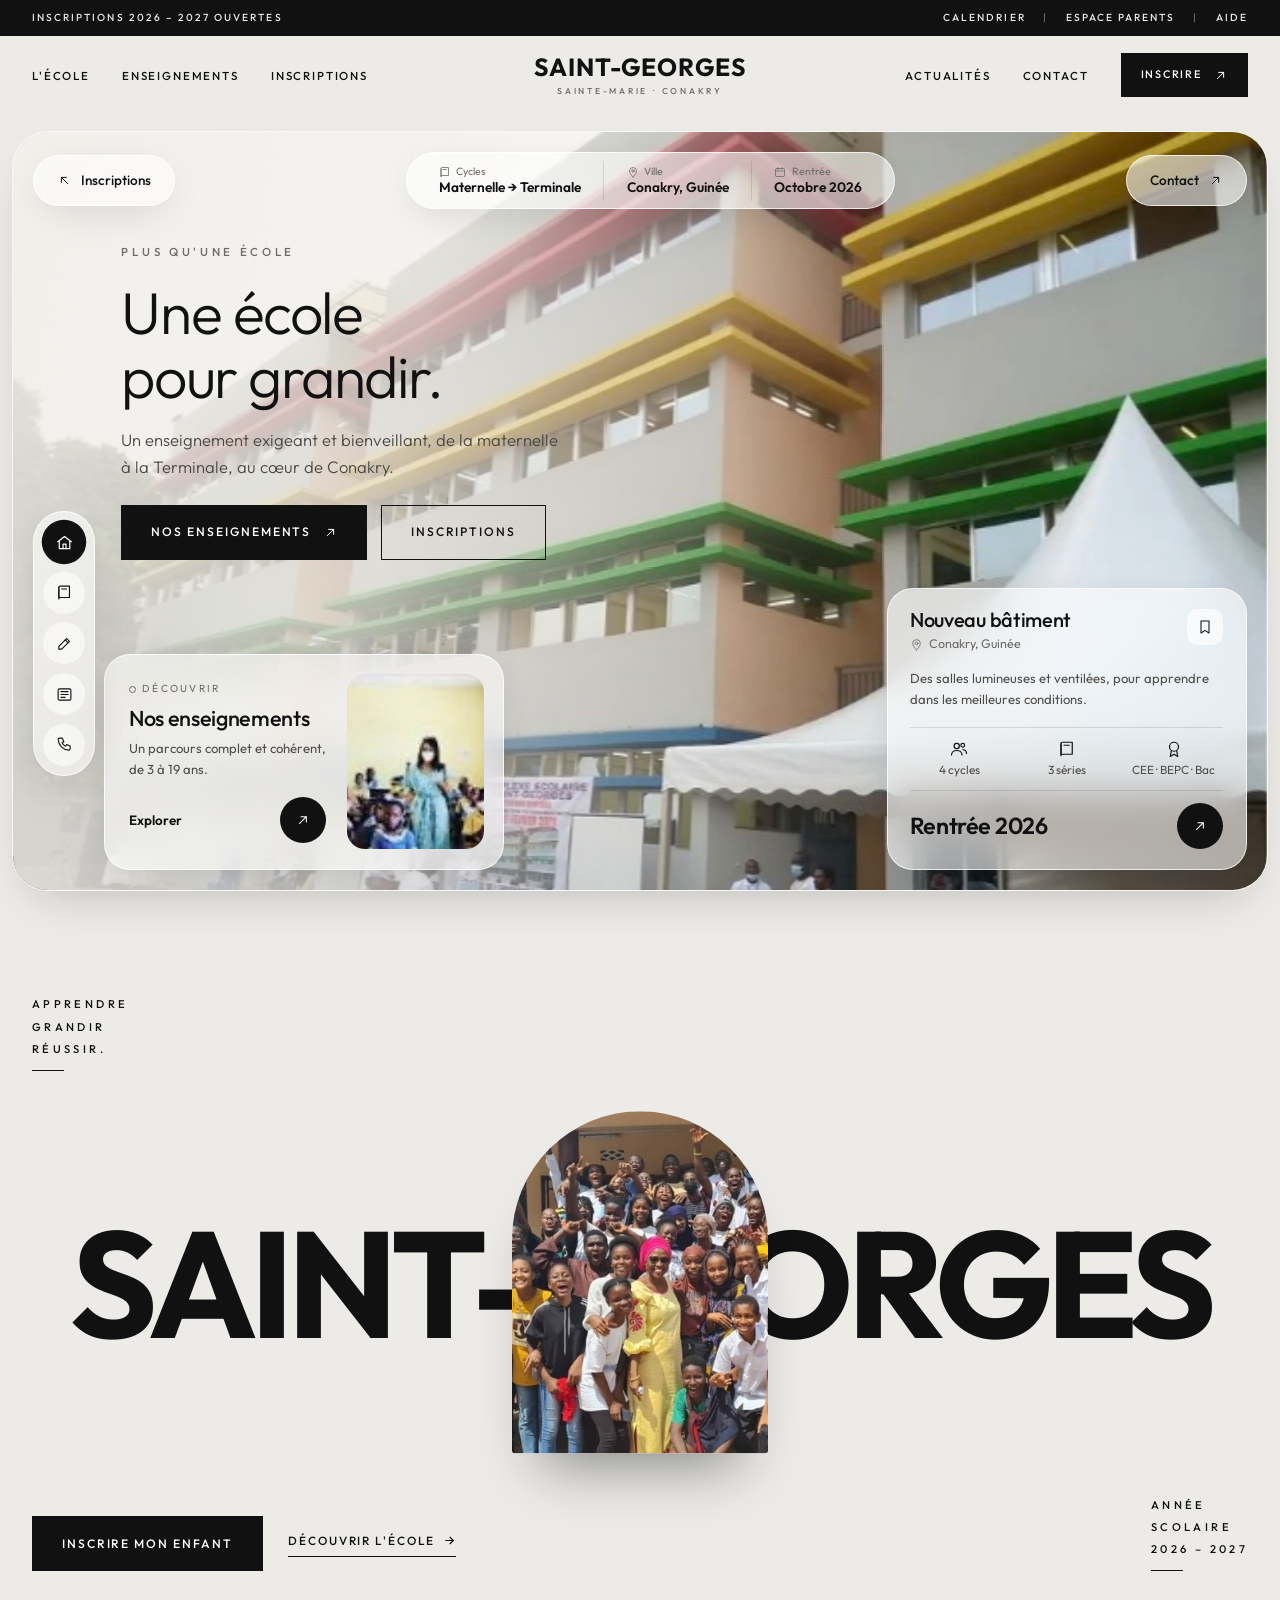
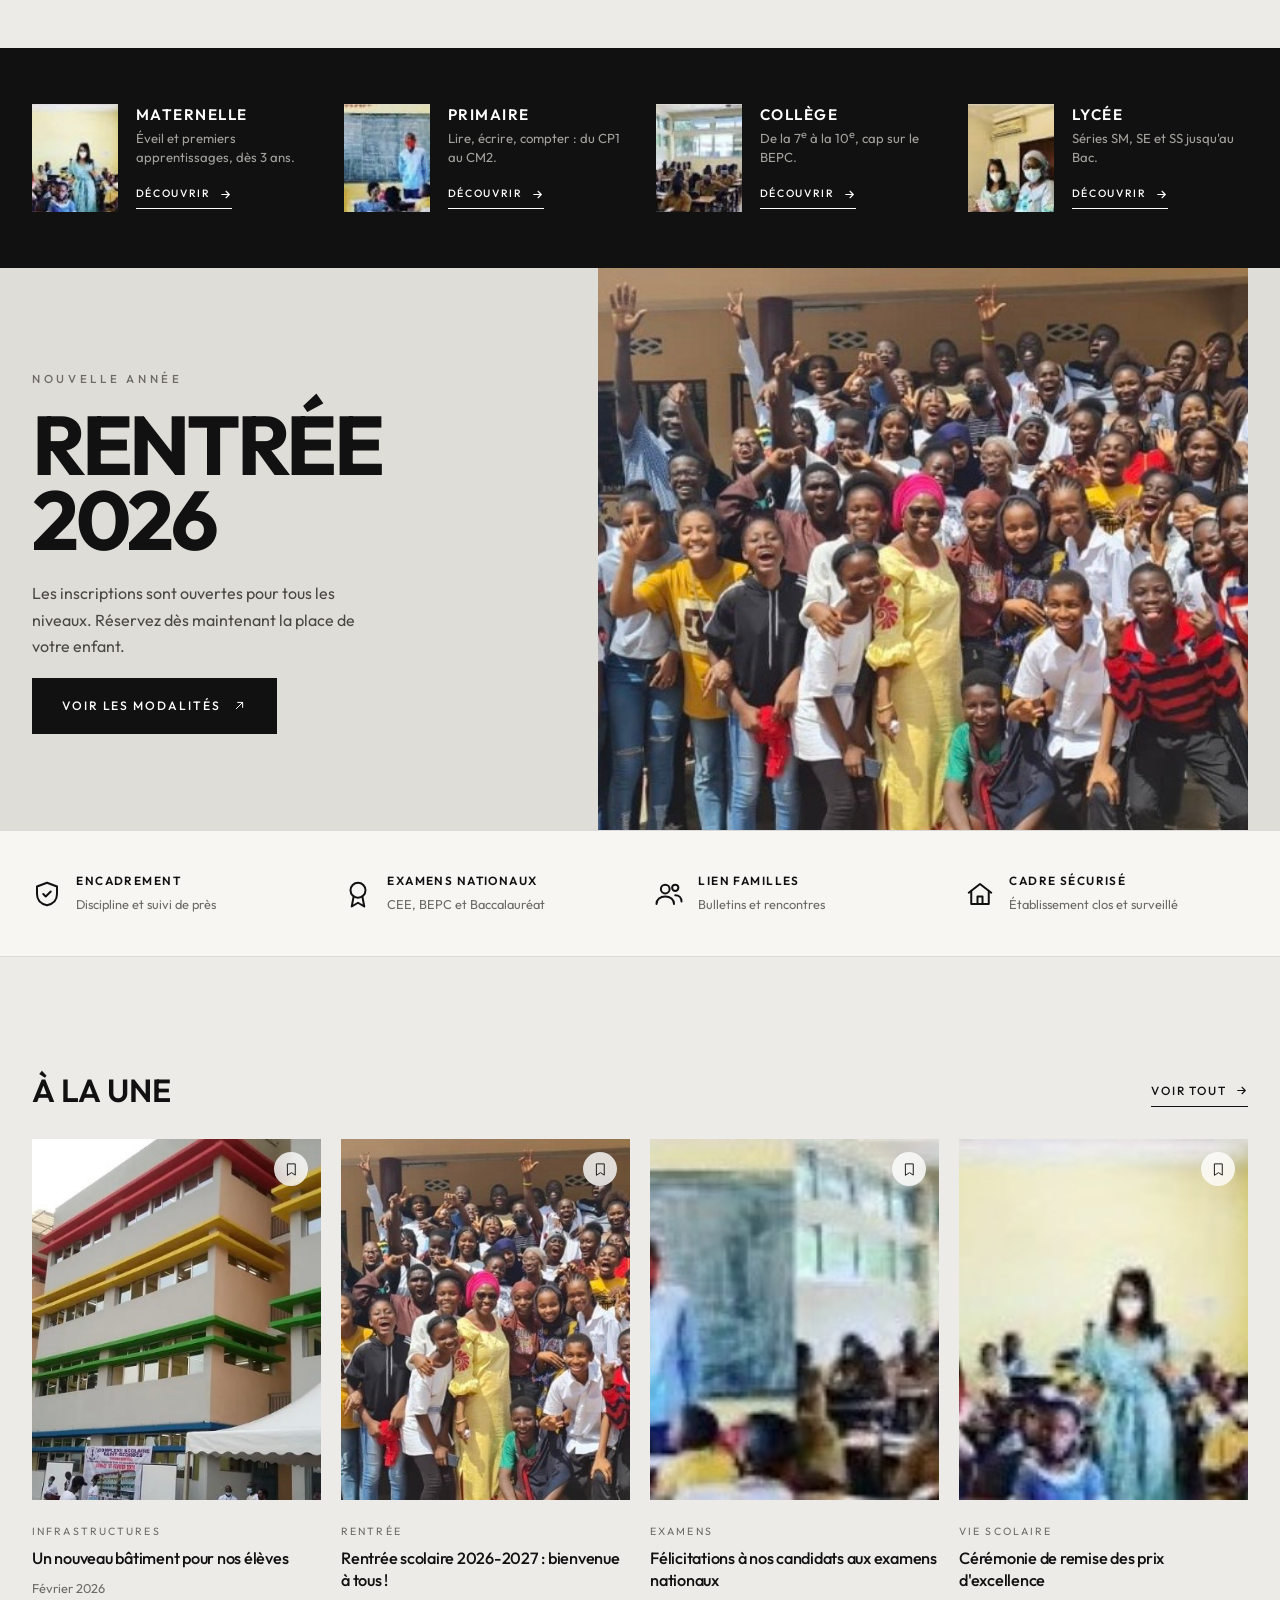
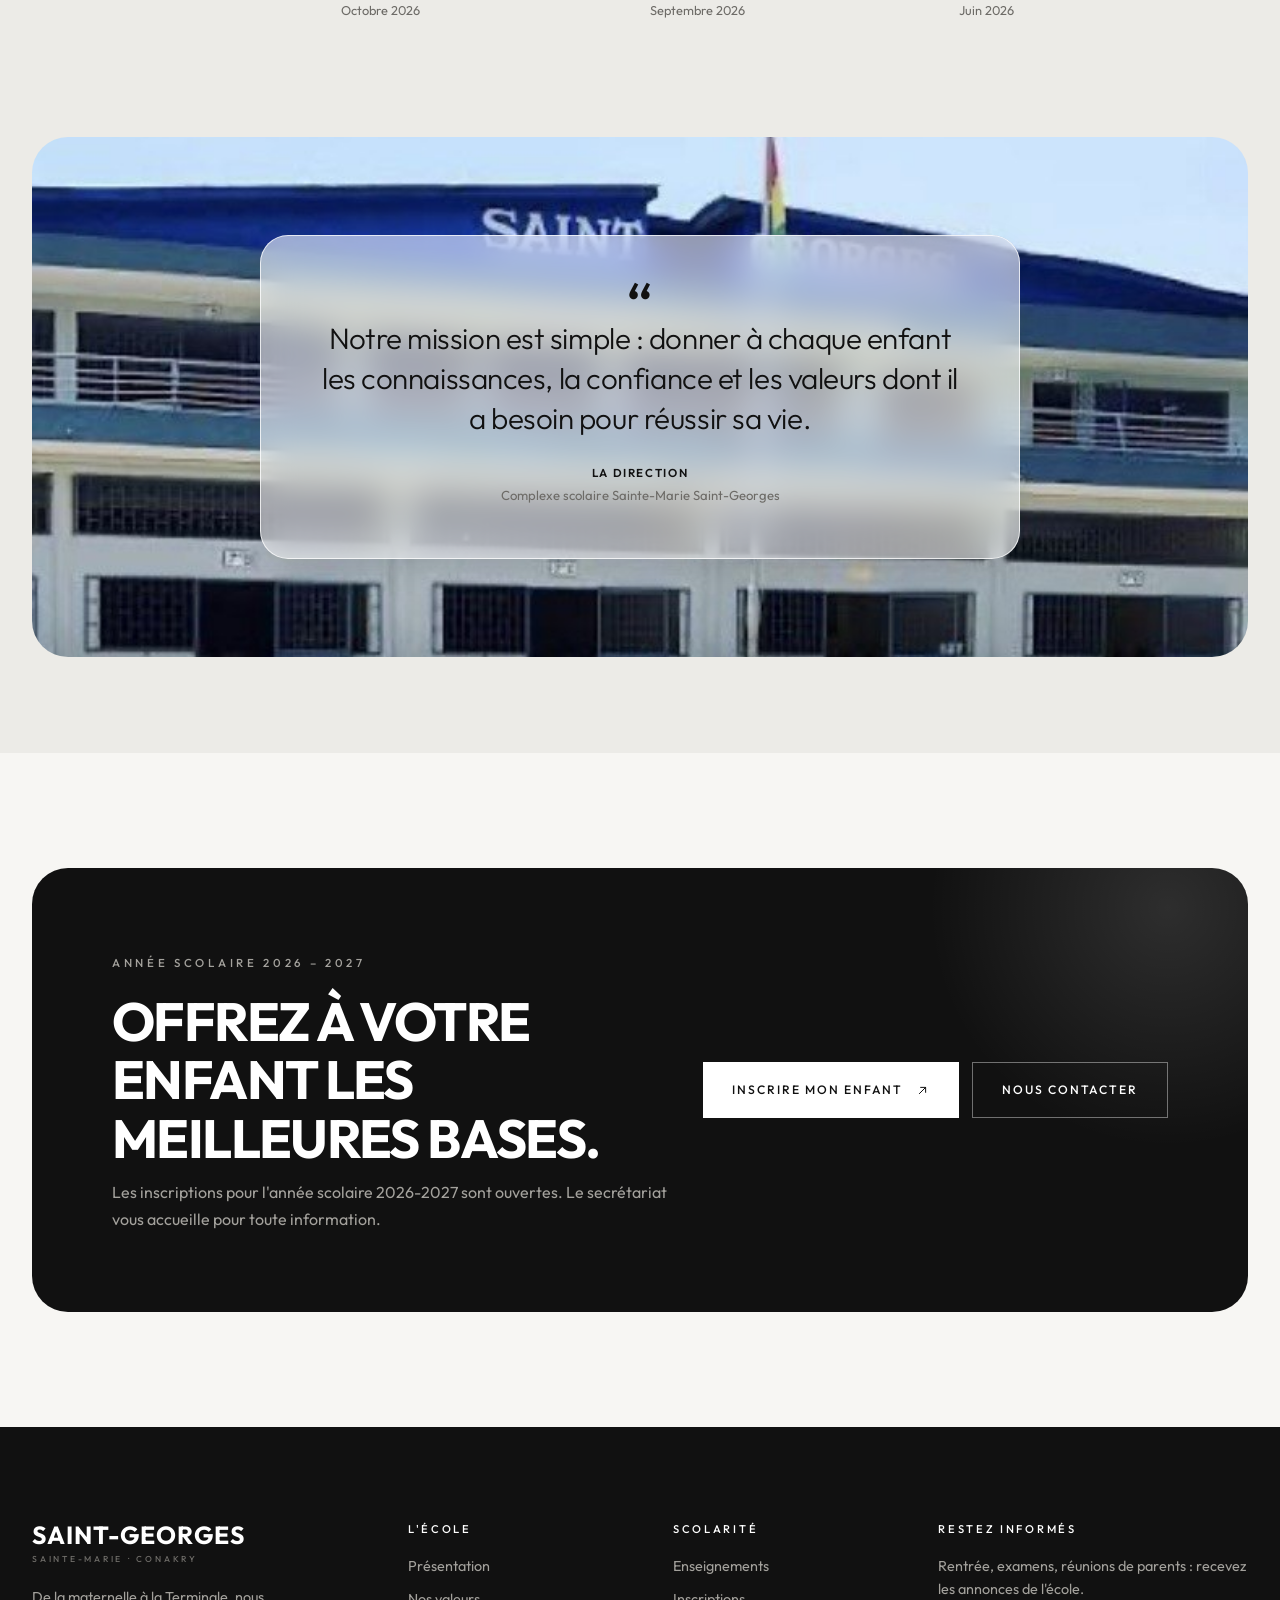
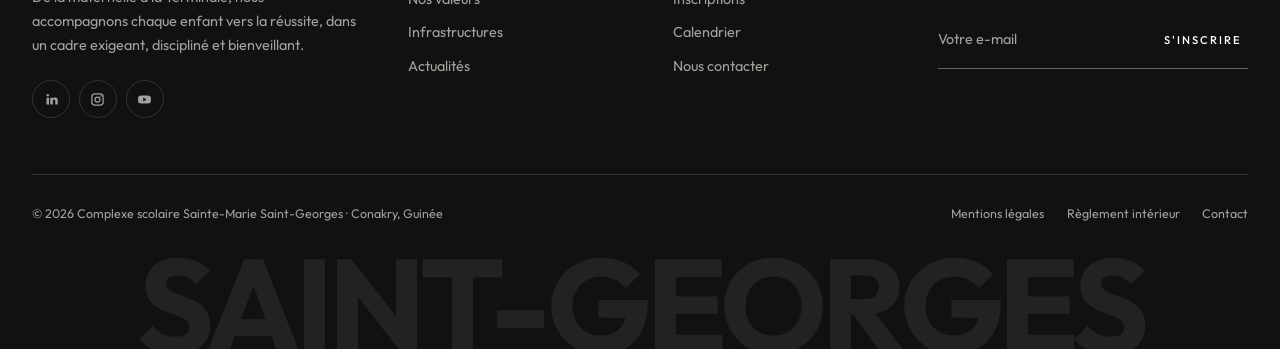
==== commit ef652ae4: "Nouveau design : éditorial monochrome et verre dépoli Accueil refait : grande photo encadrée avec ba" ====
--- a/index.html
+++ b/index.html
@@ -4,195 +4,194 @@
   <meta charset="utf-8">
   <meta name="viewport" content="width=device-width, initial-scale=1">
   <title>Complexe scolaire Sainte-Marie Saint-Georges — Conakry</title>
-  <meta name="description" content="Complexe scolaire Sainte-Marie Saint-Georges à Conakry : maternelle, primaire, collège et lycée (séries SM, SE, SS).">
-  <meta name="theme-color" content="#0b1a3d">
+  <meta name="description" content="Complexe scolaire à Conakry : maternelle, primaire, collège et lycée (séries SM, SE, SS).">
+  <meta name="theme-color" content="#ecebe7">
   <meta property="og:title" content="Complexe scolaire Sainte-Marie Saint-Georges — Conakry">
-  <meta property="og:description" content="Complexe scolaire Sainte-Marie Saint-Georges à Conakry : maternelle, primaire, collège et lycée (séries SM, SE, SS).">
+  <meta property="og:description" content="Complexe scolaire à Conakry : maternelle, primaire, collège et lycée (séries SM, SE, SS).">
   <meta property="og:type" content="website">
-  <meta property="og:image" content="assets/img/facade-batiment.jpg">
   <link rel="icon" href="assets/favicon.svg" type="image/svg+xml">
   <link rel="preconnect" href="https://fonts.googleapis.com">
   <link rel="preconnect" href="https://fonts.gstatic.com" crossorigin>
-  <link href="https://fonts.googleapis.com/css2?family=Fraunces:ital,opsz,wght@0,9..144,300;0,9..144,400;0,9..144,500;1,9..144,400&family=Inter:wght@400;500;600&display=swap" rel="stylesheet">
+  <link href="https://fonts.googleapis.com/css2?family=Outfit:wght@300;400;500;600;700&display=swap" rel="stylesheet">
   <link rel="stylesheet" href="css/style.css">
 </head>
 <body>
   <a class="skip-link" href="#contenu">Aller au contenu</a>
-
+  <div class="topbar"><div class="container"><span>Inscriptions 2026 – 2027 ouvertes</span>
+    <ul><li><a href="admission.html#calendrier">Calendrier</a></li><li><a href="contact.html">Espace parents</a></li><li><a href="contact.html">Aide</a></li></ul></div></div>
   <header class="site-header">
-    <div class="flag-strip" aria-hidden="true"><span></span><span></span><span></span></div>
     <div class="container nav">
-      <a class="logo" href="index.html" aria-label="Complexe scolaire Sainte-Marie Saint-Georges — accueil"><span class="logo__mark">SG</span><span class="logo__text"><span class="logo__name" style="letter-spacing:.04em;font-size:1.15rem">Sainte-Marie Saint-Georges</span><span class="logo__tag">Complexe scolaire · Conakry</span></span></a>
+      <a class="logo" href="index.html" aria-label="Complexe scolaire Sainte-Marie Saint-Georges — accueil"><span class="logo__name">Saint-Georges</span><span class="logo__tag">Sainte-Marie · Conakry</span></a>
       <button class="nav__toggle" type="button" aria-expanded="false" aria-controls="nav-panel" aria-label="Ouvrir le menu"><span></span><span></span><span></span></button>
       <nav class="nav__panel" id="nav-panel" aria-label="Navigation principale">
-        <ul class="nav__menu">
-          <li><a class="nav__link" href="index.html" aria-current="page">Accueil</a></li>
-          <li><a class="nav__link" href="ecole.html">L'École</a></li>
-          <li><a class="nav__link" href="formations.html">Enseignements</a></li>
-          <li><a class="nav__link" href="admission.html">Inscriptions</a></li>
-          <li><a class="nav__link" href="actualites.html">Actualités</a></li>
-          <li><a class="nav__link" href="contact.html">Contact</a></li>
-          <li><a class="btn btn--gold nav__cta" href="admission.html#inscrire">Inscrire mon enfant <svg viewBox="0 0 24 24" fill="none" stroke="currentColor" stroke-width="2" stroke-linecap="round" stroke-linejoin="round" aria-hidden="true"><path d="M5 12h14M13 6l6 6-6 6"/></svg></a></li>
-        </ul>
+        <ul class="nav__menu nav__menu--left"><li><a class="nav__link" href="ecole.html">L'École</a></li><li><a class="nav__link" href="formations.html">Enseignements</a></li><li><a class="nav__link" href="admission.html">Inscriptions</a></li></ul>
+        <ul class="nav__menu nav__menu--right"><li><a class="nav__link" href="actualites.html">Actualités</a></li><li><a class="nav__link" href="contact.html">Contact</a></li><li><a class="btn nav__cta" href="admission.html#inscrire">Inscrire <svg viewBox="0 0 24 24" fill="none" stroke="currentColor" stroke-width="1.6" stroke-linecap="round" stroke-linejoin="round" aria-hidden="true"><path d="M7 17L17 7M9 7h8v8"/></svg></a></li></ul>
       </nav>
     </div>
   </header>
 
   <main id="contenu">
     <section class="hero">
-      <div class="hero__bg" aria-hidden="true"><div class="hero__grid"></div><div class="hero__orb hero__orb--1"></div><div class="hero__orb hero__orb--2"></div></div>
-      <div class="container hero__inner">
-        <div>
-          <span class="eyebrow" data-anim="1">Complexe scolaire · Conakry</span>
-          <h1 data-anim="2">Construire l'avenir, <em>un élève</em> à la fois.</h1>
-          <p class="lead" data-anim="3">De la maternelle à la Terminale, Sainte-Marie Saint-Georges offre à chaque enfant un enseignement de qualité, un encadrement rigoureux et des valeurs solides pour réussir.</p>
-          <div class="hero__actions" data-anim="4">
-            <a class="btn btn--gold" href="formations.html">Nos enseignements <svg viewBox="0 0 24 24" fill="none" stroke="currentColor" stroke-width="2" stroke-linecap="round" stroke-linejoin="round" aria-hidden="true"><path d="M5 12h14M13 6l6 6-6 6"/></svg></a>
-            <a class="btn btn--ghost-light" href="admission.html">Inscriptions 2026-2027</a>
-          </div>
-        </div>
-        <div class="hero__visual" data-anim="3">
-          <div class="hero__card"><img class="photo" src="assets/img/batiment.jpg" alt="Le bâtiment du complexe scolaire Sainte-Marie Saint-Georges" fetchpriority="high" style="object-position:35% center"></div>
-          <svg class="hero__seal" viewBox="0 0 120 120" aria-hidden="true">
-  <defs><path id="circlePath" d="M60,60 m-46,0 a46,46 0 1,1 92,0 a46,46 0 1,1 -92,0"/></defs>
-  <circle cx="60" cy="60" r="58" fill="#0b1a3d" stroke="#e0b03a" stroke-opacity=".6"/>
-  <text fill="#f2d27a" font-family="Inter, sans-serif" font-size="8.6" letter-spacing="2.4"><textPath href="#circlePath">SAINTE-MARIE · SAINT-GEORGES · CONAKRY · </textPath></text>
-  <text x="60" y="68" text-anchor="middle" fill="#e0b03a" font-family="Fraunces, Georgia, serif" font-size="22">SG</text>
-</svg>
-          <div class="hero__badge"><strong>4</strong><span>cycles, de la maternelle<br>à la Terminale</span></div>
-        </div>
-      </div>
-      <span class="hero__scroll" aria-hidden="true">Défiler</span>
-    </section>
-
-    <section class="section section--paper">
-      <div class="container">
-        <div class="stats">
-          <div class="stat reveal"><div class="stat__num"><span data-count="4">4</span></div><div class="stat__label">cycles d'enseignement</div></div>
-          <div class="stat reveal" data-delay="1"><div class="stat__num"><span data-count="16">16</span></div><div class="stat__label">années de parcours possibles</div></div>
-          <div class="stat reveal" data-delay="2"><div class="stat__num"><span data-count="3">3</span></div><div class="stat__label">séries au lycée : SM, SE, SS</div></div>
-          <div class="stat reveal" data-delay="3"><div class="stat__num"><span data-count="3">3</span></div><div class="stat__label">examens nationaux préparés : CEE, BEPC, Bac</div></div>
-        </div>
+      <div class="container">
+        <div class="hero__frame">
+          <div class="hero__media" aria-hidden="true"><img class="photo" src="assets/img/batiment.jpg" alt="" fetchpriority="high" style="object-position:35% center"></div>
+
+          <div class="hero__pills" data-anim="1">
+            <a class="pill glass" href="admission.html"><svg viewBox="0 0 24 24" fill="none" stroke="currentColor" stroke-width="1.6" stroke-linecap="round" stroke-linejoin="round" aria-hidden="true"><path d="M17 17L7 7M15 7H7v8"/></svg> Inscriptions</a>
+            <div class="pill-bar glass">
+              <div class="pill-bar__item"><span class="pill-bar__label"><svg viewBox="0 0 24 24" fill="none" stroke="currentColor" stroke-width="1.6" stroke-linecap="round" stroke-linejoin="round" aria-hidden="true"><path d="M4 5a2 2 0 012-2h13v16H6a2 2 0 00-2 2z"/><path d="M4 19V5"/><path d="M8 7h7"/></svg> Cycles</span><span class="pill-bar__value">Maternelle → Terminale</span></div>
+              <div class="pill-bar__item"><span class="pill-bar__label"><svg viewBox="0 0 24 24" fill="none" stroke="currentColor" stroke-width="1.6" stroke-linecap="round" stroke-linejoin="round" aria-hidden="true"><path d="M12 22s7-6.5 7-12a7 7 0 10-14 0c0 5.5 7 12 7 12z"/><circle cx="12" cy="10" r="2.5"/></svg> Ville</span><span class="pill-bar__value">Conakry, Guinée</span></div>
+              <div class="pill-bar__item"><span class="pill-bar__label"><svg viewBox="0 0 24 24" fill="none" stroke="currentColor" stroke-width="1.6" stroke-linecap="round" stroke-linejoin="round" aria-hidden="true"><rect x="3" y="5" width="18" height="16" rx="2"/><path d="M3 10h18M8 3v4M16 3v4"/></svg> Rentrée</span><span class="pill-bar__value">Octobre 2026</span></div>
+            </div>
+            <a class="pill glass" href="contact.html">Contact <svg viewBox="0 0 24 24" fill="none" stroke="currentColor" stroke-width="1.6" stroke-linecap="round" stroke-linejoin="round" aria-hidden="true"><path d="M7 17L17 7M9 7h8v8"/></svg></a>
+          </div>
+
+          <nav class="hero__rail glass" aria-label="Accès rapide" data-anim="2">
+            <a href="index.html" aria-current="page" aria-label="Accueil"><svg viewBox="0 0 24 24" fill="none" stroke="currentColor" stroke-width="1.6" stroke-linecap="round" stroke-linejoin="round" aria-hidden="true"><path d="M3 11l9-7 9 7"/><path d="M5 10v10h14V10"/><path d="M10 20v-6h4v6"/></svg></a>
+            <a href="formations.html" aria-label="Enseignements"><svg viewBox="0 0 24 24" fill="none" stroke="currentColor" stroke-width="1.6" stroke-linecap="round" stroke-linejoin="round" aria-hidden="true"><path d="M4 5a2 2 0 012-2h13v16H6a2 2 0 00-2 2z"/><path d="M4 19V5"/><path d="M8 7h7"/></svg></a>
+            <a href="admission.html" aria-label="Inscriptions"><svg viewBox="0 0 24 24" fill="none" stroke="currentColor" stroke-width="1.6" stroke-linecap="round" stroke-linejoin="round" aria-hidden="true"><path d="M4 20h4L19 9l-4-4L4 16z"/><path d="M13 7l4 4"/></svg></a>
+            <a href="actualites.html" aria-label="Actualités"><svg viewBox="0 0 24 24" fill="none" stroke="currentColor" stroke-width="1.6" stroke-linecap="round" stroke-linejoin="round" aria-hidden="true"><rect x="3" y="4" width="18" height="16" rx="2"/><path d="M7 8h10M7 12h10M7 16h6"/></svg></a>
+            <a href="contact.html" aria-label="Contact"><svg viewBox="0 0 24 24" fill="none" stroke="currentColor" stroke-width="1.6" stroke-linecap="round" stroke-linejoin="round" aria-hidden="true"><path d="M5 3h4l2 5-2.5 1.5a11 11 0 005 5L15 12l5 2v4a2 2 0 01-2 2A16 16 0 013 5a2 2 0 012-2z"/></svg></a>
+          </nav>
+
+          <div class="hero__content">
+            <span class="eyebrow" data-anim="2">Plus qu'une école</span>
+            <h1 data-anim="3">Une école<br>pour grandir.</h1>
+            <p class="lead" data-anim="4">Un enseignement exigeant et bienveillant, de la maternelle à la Terminale, au cœur de Conakry.</p>
+            <div class="hero__actions" data-anim="5">
+              <a class="btn" href="formations.html">Nos enseignements <svg viewBox="0 0 24 24" fill="none" stroke="currentColor" stroke-width="1.6" stroke-linecap="round" stroke-linejoin="round" aria-hidden="true"><path d="M7 17L17 7M9 7h8v8"/></svg></a>
+              <a class="btn btn--ghost" href="admission.html">Inscriptions</a>
+            </div>
+          </div>
+
+          <div class="hero__cards">
+            <article class="glass-card glass-card--discover glass" data-anim="4">
+              <div>
+                <span class="glass-card__kicker">Découvrir</span>
+                <h3>Nos enseignements</h3>
+                <p>Un parcours complet et cohérent, de 3 à 19 ans.</p>
+                <div class="glass-card__foot">Explorer <a class="circle-btn" href="formations.html" aria-label="Explorer les enseignements"><svg viewBox="0 0 24 24" fill="none" stroke="currentColor" stroke-width="1.6" stroke-linecap="round" stroke-linejoin="round" aria-hidden="true"><path d="M7 17L17 7M9 7h8v8"/></svg></a></div>
+              </div>
+              <div class="glass-card__thumb"><img class="photo" src="assets/img/classe-1.jpg" alt="Élèves en classe" loading="lazy" style="object-position:center"></div>
+            </article>
+            <article class="glass-card glass-card--info glass" data-anim="5">
+              <header>
+                <div><h3>Nouveau bâtiment</h3><span class="glass-card__loc"><svg viewBox="0 0 24 24" fill="none" stroke="currentColor" stroke-width="1.6" stroke-linecap="round" stroke-linejoin="round" aria-hidden="true"><path d="M12 22s7-6.5 7-12a7 7 0 10-14 0c0 5.5 7 12 7 12z"/><circle cx="12" cy="10" r="2.5"/></svg> Conakry, Guinée</span></div>
+                <span class="glass-card__icon" aria-hidden="true"><svg viewBox="0 0 24 24" fill="none" stroke="currentColor" stroke-width="1.6" stroke-linecap="round" stroke-linejoin="round" aria-hidden="true"><path d="M6 3h12v18l-6-4-6 4z"/></svg></span>
+              </header>
+              <p>Des salles lumineuses et ventilées, pour apprendre dans les meilleures conditions.</p>
+              <div class="glass-card__stats">
+                <div><svg viewBox="0 0 24 24" fill="none" stroke="currentColor" stroke-width="1.6" stroke-linecap="round" stroke-linejoin="round" aria-hidden="true"><circle cx="9" cy="8" r="3.5"/><path d="M2 20c0-3.5 3-6 7-6s7 2.5 7 6"/><circle cx="17" cy="7" r="2.5"/><path d="M17 13c3 0 5 2 5 5"/></svg><span>4 cycles</span></div>
+                <div><svg viewBox="0 0 24 24" fill="none" stroke="currentColor" stroke-width="1.6" stroke-linecap="round" stroke-linejoin="round" aria-hidden="true"><path d="M4 5a2 2 0 012-2h13v16H6a2 2 0 00-2 2z"/><path d="M4 19V5"/><path d="M8 7h7"/></svg><span>3 séries</span></div>
+                <div><svg viewBox="0 0 24 24" fill="none" stroke="currentColor" stroke-width="1.6" stroke-linecap="round" stroke-linejoin="round" aria-hidden="true"><circle cx="12" cy="9" r="6"/><path d="M8.5 14L7 22l5-3 5 3-1.5-8"/></svg><span>CEE · BEPC · Bac</span></div>
+              </div>
+              <div class="glass-card__foot"><span class="glass-card__price">Rentrée 2026</span><a class="circle-btn" href="admission.html" aria-label="Voir les inscriptions"><svg viewBox="0 0 24 24" fill="none" stroke="currentColor" stroke-width="1.6" stroke-linecap="round" stroke-linejoin="round" aria-hidden="true"><path d="M7 17L17 7M9 7h8v8"/></svg></a></div>
+            </article>
+          </div>
+        </div>
+      </div>
+    </section>
+
+    <section class="wordmark">
+      <div class="container wordmark__inner">
+        <p class="wordmark__kicker reveal">Apprendre<br>Grandir<br>Réussir.</p>
+        <div class="wordmark__stage">
+          <h2 class="wordmark__text reveal" style="--chars:14" aria-label="Complexe scolaire Sainte-Marie Saint-Georges">Saint-Georges</h2>
+          <div class="wordmark__img reveal" data-delay="2"><img class="photo" src="assets/img/eleves.jpg" alt="Élèves de l'école réunis" loading="lazy" style="object-position:45% center"></div>
+        </div>
+        <div class="wordmark__foot">
+          <div class="wordmark__actions reveal">
+            <a class="btn" href="admission.html#inscrire">Inscrire mon enfant</a>
+            <a class="link-arrow" href="ecole.html">Découvrir l'école <svg viewBox="0 0 24 24" fill="none" stroke="currentColor" stroke-width="2" stroke-linecap="round" stroke-linejoin="round" aria-hidden="true"><path d="M5 12h14M13 6l6 6-6 6"/></svg></a>
+          </div>
+          <p class="wordmark__kicker reveal" data-delay="1">Année<br>scolaire<br>2026 – 2027</p>
+        </div>
+      </div>
+    </section>
+
+    <section class="band" aria-label="Nos cycles">
+      <div class="container band__grid">
+          <a class="band__item reveal" data-delay="0" href="formations.html">
+            <div class="band__thumb"><img class="photo" src="assets/img/classe-1.jpg" alt="" loading="lazy" style="object-position:center"></div>
+            <div><h3>Maternelle</h3><p>Éveil et premiers apprentissages, dès 3 ans.</p><span class="link-arrow">Découvrir <svg viewBox="0 0 24 24" fill="none" stroke="currentColor" stroke-width="2" stroke-linecap="round" stroke-linejoin="round" aria-hidden="true"><path d="M5 12h14M13 6l6 6-6 6"/></svg></span></div>
+          </a>
+          <a class="band__item reveal" data-delay="1" href="formations.html">
+            <div class="band__thumb"><img class="photo" src="assets/img/classe-2.jpg" alt="" loading="lazy" style="object-position:center"></div>
+            <div><h3>Primaire</h3><p>Lire, écrire, compter : du CP1 au CM2.</p><span class="link-arrow">Découvrir <svg viewBox="0 0 24 24" fill="none" stroke="currentColor" stroke-width="2" stroke-linecap="round" stroke-linejoin="round" aria-hidden="true"><path d="M5 12h14M13 6l6 6-6 6"/></svg></span></div>
+          </a>
+          <a class="band__item reveal" data-delay="2" href="formations.html">
+            <div class="band__thumb"><img class="photo" src="assets/img/classe-3.jpg" alt="" loading="lazy" style="object-position:center"></div>
+            <div><h3>Collège</h3><p>De la 7<sup>e</sup> à la 10<sup>e</sup>, cap sur le BEPC.</p><span class="link-arrow">Découvrir <svg viewBox="0 0 24 24" fill="none" stroke="currentColor" stroke-width="2" stroke-linecap="round" stroke-linejoin="round" aria-hidden="true"><path d="M5 12h14M13 6l6 6-6 6"/></svg></span></div>
+          </a>
+          <a class="band__item reveal" data-delay="3" href="formations.html">
+            <div class="band__thumb"><img class="photo" src="assets/img/classe-4.jpg" alt="" loading="lazy" style="object-position:center"></div>
+            <div><h3>Lycée</h3><p>Séries SM, SE et SS jusqu'au Bac.</p><span class="link-arrow">Découvrir <svg viewBox="0 0 24 24" fill="none" stroke="currentColor" stroke-width="2" stroke-linecap="round" stroke-linejoin="round" aria-hidden="true"><path d="M5 12h14M13 6l6 6-6 6"/></svg></span></div>
+          </a>
+      </div>
+    </section>
+
+    <section class="spotlight">
+      <div class="container spotlight__grid">
+        <div class="spotlight__text">
+          <span class="eyebrow reveal">Nouvelle année</span>
+          <h2 class="reveal" data-delay="1">Rentrée<br>2026</h2>
+          <p class="reveal" data-delay="2">Les inscriptions sont ouvertes pour tous les niveaux. Réservez dès maintenant la place de votre enfant.</p>
+          <a class="btn reveal" data-delay="3" href="admission.html">Voir les modalités <svg viewBox="0 0 24 24" fill="none" stroke="currentColor" stroke-width="1.6" stroke-linecap="round" stroke-linejoin="round" aria-hidden="true"><path d="M7 17L17 7M9 7h8v8"/></svg></a>
+        </div>
+        <div class="spotlight__media"><img class="photo" src="assets/img/eleves.jpg" alt="Élèves souriants devant l'école" loading="lazy" style="object-position:center 35%"></div>
+      </div>
+    </section>
+
+    <section class="perks">
+      <div class="container perks__grid">
+        <div class="perk reveal"><svg viewBox="0 0 24 24" fill="none" stroke="currentColor" stroke-width="1.6" stroke-linecap="round" stroke-linejoin="round" aria-hidden="true"><path d="M12 3l8 3v6c0 5-3.5 8-8 9-4.5-1-8-4-8-9V6z"/><path d="M9 12l2 2 4-4"/></svg><div><strong>Encadrement</strong><span>Discipline et suivi de près</span></div></div>
+        <div class="perk reveal" data-delay="1"><svg viewBox="0 0 24 24" fill="none" stroke="currentColor" stroke-width="1.6" stroke-linecap="round" stroke-linejoin="round" aria-hidden="true"><circle cx="12" cy="9" r="6"/><path d="M8.5 14L7 22l5-3 5 3-1.5-8"/></svg><div><strong>Examens nationaux</strong><span>CEE, BEPC et Baccalauréat</span></div></div>
+        <div class="perk reveal" data-delay="2"><svg viewBox="0 0 24 24" fill="none" stroke="currentColor" stroke-width="1.6" stroke-linecap="round" stroke-linejoin="round" aria-hidden="true"><circle cx="9" cy="8" r="3.5"/><path d="M2 20c0-3.5 3-6 7-6s7 2.5 7 6"/><circle cx="17" cy="7" r="2.5"/><path d="M17 13c3 0 5 2 5 5"/></svg><div><strong>Lien familles</strong><span>Bulletins et rencontres</span></div></div>
+        <div class="perk reveal" data-delay="3"><svg viewBox="0 0 24 24" fill="none" stroke="currentColor" stroke-width="1.6" stroke-linecap="round" stroke-linejoin="round" aria-hidden="true"><path d="M3 11l9-7 9 7"/><path d="M5 10v10h14V10"/><path d="M10 20v-6h4v6"/></svg><div><strong>Cadre sécurisé</strong><span>Établissement clos et surveillé</span></div></div>
       </div>
     </section>
 
     <section class="section">
-      <div class="container split">
-        <div class="reveal">
-          <div class="media"><img class="photo" src="assets/img/facade-batiment.jpg" alt="Façade de l'école Saint-Georges" loading="lazy" style="object-position:center 30%">
-            <div class="media__caption"><strong>Notre établissement</strong>Un cadre propre, sûr et propice aux études, à Conakry.</div>
-          </div>
-        </div>
-        <div>
-          <span class="eyebrow reveal">L'établissement</span>
-          <h2 class="reveal" data-delay="1">Une école où l'on apprend, où l'on <em>grandit</em>.</h2>
-          <p class="lead reveal" data-delay="2">Sainte-Marie Saint-Georges accueille les élèves de la maternelle au lycée et les accompagne pas à pas jusqu'au Baccalauréat.</p>
-          <ul class="checklist reveal" data-delay="2">
-            <li>Des enseignants qualifiés et un suivi personnalisé de chaque élève.</li>
-            <li>Une préparation sérieuse aux examens nationaux : CEE, BEPC et Baccalauréat.</li>
-            <li>Une discipline exigeante et un dialogue constant avec les familles.</li>
-          </ul>
-          <a class="link-arrow reveal" data-delay="3" href="ecole.html">Découvrir l'école <svg viewBox="0 0 24 24" fill="none" stroke="currentColor" stroke-width="2" stroke-linecap="round" stroke-linejoin="round" aria-hidden="true"><path d="M5 12h14M13 6l6 6-6 6"/></svg></a>
-        </div>
-      </div>
-    </section>
-
-    <section class="section section--dark">
-      <div class="container">
-        <div class="section-head section-head--split">
-          <div><span class="eyebrow reveal">Nos enseignements</span><h2 class="reveal" data-delay="1">Un parcours complet, de 3 à 19 ans.</h2></div>
-          <p class="lead reveal" data-delay="2">Une progression cohérente d'un cycle à l'autre, conforme aux programmes officiels de la République de Guinée.</p>
-        </div>
-        <div class="grid grid--4">
-          <article class="card reveal" data-delay="1">
-            <div class="card__icon"><svg viewBox="0 0 24 24" fill="none" stroke="currentColor" stroke-width="1.6" stroke-linecap="round" stroke-linejoin="round" aria-hidden="true"><path d="M12 2v6M12 16v6M2 12h6M16 12h6M5 5l3.5 3.5M15.5 15.5L19 19M5 19l3.5-3.5M15.5 8.5L19 5"/></svg></div>
-            <h3>Maternelle</h3>
-            <p>Éveil, langage, motricité et vie en collectivité : les premiers pas de l'enfant à l'école, dans un cadre doux et sécurisant.</p>
-            <div class="card__meta"><span class="tag tag--gold">3 à 5 ans</span><span class="tag">Petite, moyenne, grande section</span></div>
-          </article>
-          <article class="card reveal" data-delay="2">
-            <div class="card__icon"><svg viewBox="0 0 24 24" fill="none" stroke="currentColor" stroke-width="1.6" stroke-linecap="round" stroke-linejoin="round" aria-hidden="true"><circle cx="9" cy="8" r="3.5"/><path d="M2 20c0-3.5 3-6 7-6s7 2.5 7 6"/><circle cx="17" cy="7" r="2.5"/><path d="M17 13c3 0 5 2 5 5"/></svg></div>
-            <h3>École primaire</h3>
-            <p>Lire, écrire, compter : une solide maîtrise des fondamentaux et un suivi individuel jusqu'à l'examen de fin de cycle.</p>
-            <div class="card__meta"><span class="tag tag--gold">6 à 12 ans</span><span class="tag">CP1 → CM2</span></div>
-          </article>
-          <article class="card reveal" data-delay="3">
-            <div class="card__icon"><svg viewBox="0 0 24 24" fill="none" stroke="currentColor" stroke-width="1.6" stroke-linecap="round" stroke-linejoin="round" aria-hidden="true"><path d="M3 3v18h18"/><path d="M7 15l4-4 3 3 6-6"/></svg></div>
-            <h3>Collège</h3>
-            <p>Approfondir les savoirs, développer l'autonomie et la méthode de travail, préparer sereinement le BEPC.</p>
-            <div class="card__meta"><span class="tag tag--gold">12 à 16 ans</span><span class="tag">7<sup>e</sup> → 10<sup>e</sup> année</span></div>
-          </article>
-          <article class="card reveal" data-delay="1">
-            <div class="card__icon"><svg viewBox="0 0 24 24" fill="none" stroke="currentColor" stroke-width="1.6" stroke-linecap="round" stroke-linejoin="round" aria-hidden="true"><path d="M8 6l-6 6 6 6M16 6l6 6-6 6M14 4l-4 16"/></svg></div>
-            <h3>Lycée</h3>
-            <p>Trois séries pour préparer le Baccalauréat et l'enseignement supérieur : Sciences mathématiques, expérimentales et sociales.</p>
-            <div class="card__meta"><span class="tag tag--gold">16 à 19 ans</span><span class="tag">11<sup>e</sup> → Terminale</span></div>
-          </article>
-        </div>
-        <div style="margin-top:3rem;text-align:center" class="reveal"><a class="btn btn--gold" href="formations.html">Voir tous les enseignements <svg viewBox="0 0 24 24" fill="none" stroke="currentColor" stroke-width="2" stroke-linecap="round" stroke-linejoin="round" aria-hidden="true"><path d="M5 12h14M13 6l6 6-6 6"/></svg></a></div>
-      </div>
-    </section>
-
-    <section class="section section--paper">
-      <div class="container">
-        <div class="section-head">
-          <span class="eyebrow reveal">Pourquoi nous choisir</span>
-          <h2 class="reveal" data-delay="1">La réussite de chaque enfant, notre priorité.</h2>
-        </div>
-        <div class="grid grid--4">
-          <div class="feature reveal"><span class="feature__num">01</span><h3>Excellence académique</h3><p>Un enseignement rigoureux et des évaluations régulières pour viser les meilleurs résultats.</p></div>
-          <div class="feature reveal" data-delay="1"><span class="feature__num">02</span><h3>Encadrement</h3><p>Des classes suivies de près, une discipline claire et des enseignants disponibles.</p></div>
-          <div class="feature reveal" data-delay="2"><span class="feature__num">03</span><h3>Cadre moderne</h3><p>Des bâtiments récents, des salles lumineuses et un environnement sûr.</p></div>
-          <div class="feature reveal" data-delay="3"><span class="feature__num">04</span><h3>Valeurs</h3><p>Respect, travail, solidarité : nous formons des élèves et des citoyens.</p></div>
-        </div>
-      </div>
-    </section>
-
-    <section class="section section--dark photo-quote">
-      <img class="photo" src="assets/img/eleves.jpg" alt="" loading="lazy" style="object-position:center 30%">
-      <div class="container">
-        <figure class="quote reveal">
-          <span class="quote__mark" aria-hidden="true">“</span>
-          <blockquote>Notre mission est simple : donner à chaque enfant les connaissances, la confiance et les valeurs dont il a besoin pour réussir sa vie.</blockquote>
-          <figcaption><strong>La Direction</strong>Complexe scolaire Sainte-Marie Saint-Georges</figcaption>
-        </figure>
-      </div>
-    </section>
-
-    <section class="section">
-      <div class="container">
-        <div class="section-head section-head--split">
-          <div><span class="eyebrow reveal">Actualités</span><h2 class="reveal" data-delay="1">La vie de l'école.</h2></div>
-          <p class="lead reveal" data-delay="2"><a class="link-arrow" href="actualites.html">Toutes les actualités <svg viewBox="0 0 24 24" fill="none" stroke="currentColor" stroke-width="2" stroke-linecap="round" stroke-linejoin="round" aria-hidden="true"><path d="M5 12h14M13 6l6 6-6 6"/></svg></a></p>
-        </div>
-        <div class="grid grid--3">
-          <article class="news-card reveal" data-delay="1">
-            <div class="news-card__thumb"><img class="photo" src="assets/img/batiment.jpg" alt="Le nouveau bâtiment du complexe scolaire" loading="lazy" style="object-position:center"><span class="news-card__cat">Infrastructures</span></div>
-            <div class="news-card__body">
-              <span class="news-card__date">Février 2026</span>
-              <h3>Un nouveau bâtiment pour nos élèves</h3>
-              <p>Salles de classe lumineuses et ventilées, sur plusieurs niveaux : nos élèves étudient désormais dans un cadre moderne.</p>
-              <a class="link-arrow" href="actualites.html">Lire la suite <svg viewBox="0 0 24 24" fill="none" stroke="currentColor" stroke-width="2" stroke-linecap="round" stroke-linejoin="round" aria-hidden="true"><path d="M5 12h14M13 6l6 6-6 6"/></svg></a>
-            </div>
-          </article>
-          <article class="news-card reveal" data-delay="2">
-            <div class="news-card__thumb"><img class="photo" src="assets/img/eleves.jpg" alt="Élèves du complexe scolaire réunis" loading="lazy" style="object-position:center"><span class="news-card__cat">Rentrée</span></div>
-            <div class="news-card__body">
-              <span class="news-card__date">Octobre 2026</span>
-              <h3>Rentrée scolaire 2026-2027 : bienvenue à tous&nbsp;!</h3>
-              <p>Élèves, parents et enseignants se sont retrouvés pour une rentrée placée sous le signe du travail et de la discipline.</p>
-              <a class="link-arrow" href="actualites.html">Lire la suite <svg viewBox="0 0 24 24" fill="none" stroke="currentColor" stroke-width="2" stroke-linecap="round" stroke-linejoin="round" aria-hidden="true"><path d="M5 12h14M13 6l6 6-6 6"/></svg></a>
-            </div>
-          </article>
-          <article class="news-card reveal" data-delay="3">
-            <div class="news-card__thumb"><img class="photo" src="assets/img/en-classe.jpg" alt="Élèves en classe" loading="lazy" style="object-position:center"><span class="news-card__cat">Examens</span></div>
-            <div class="news-card__body">
-              <span class="news-card__date">Septembre 2026</span>
-              <h3>Félicitations à nos candidats aux examens nationaux</h3>
-              <p>Bravo à nos élèves de CM2, de 10<sup>e</sup> année et de Terminale pour leurs résultats au CEE, au BEPC et au Baccalauréat.</p>
-              <a class="link-arrow" href="actualites.html">Lire la suite <svg viewBox="0 0 24 24" fill="none" stroke="currentColor" stroke-width="2" stroke-linecap="round" stroke-linejoin="round" aria-hidden="true"><path d="M5 12h14M13 6l6 6-6 6"/></svg></a>
-            </div>
-          </article>
+      <div class="container">
+        <div class="shelf-head reveal"><h2>À la une</h2><a class="link-arrow" href="actualites.html">Voir tout <svg viewBox="0 0 24 24" fill="none" stroke="currentColor" stroke-width="2" stroke-linecap="round" stroke-linejoin="round" aria-hidden="true"><path d="M5 12h14M13 6l6 6-6 6"/></svg></a></div>
+        <div class="shelf">
+          <a class="tile reveal" data-delay="0" href="actualites.html">
+            <div class="tile__img"><img class="photo" src="assets/img/batiment.jpg" alt="Le nouveau bâtiment du complexe scolaire" loading="lazy" style="object-position:center"><span class="tile__save" aria-hidden="true"><svg viewBox="0 0 24 24" fill="none" stroke="currentColor" stroke-width="1.6" stroke-linecap="round" stroke-linejoin="round" aria-hidden="true"><path d="M6 3h12v18l-6-4-6 4z"/></svg></span></div>
+            <span class="tile__cat">Infrastructures</span>
+            <h3>Un nouveau bâtiment pour nos élèves</h3>
+            <span class="tile__date">Février 2026</span>
+          </a>
+          <a class="tile reveal" data-delay="1" href="actualites.html">
+            <div class="tile__img"><img class="photo" src="assets/img/eleves.jpg" alt="Élèves du complexe scolaire réunis" loading="lazy" style="object-position:center"><span class="tile__save" aria-hidden="true"><svg viewBox="0 0 24 24" fill="none" stroke="currentColor" stroke-width="1.6" stroke-linecap="round" stroke-linejoin="round" aria-hidden="true"><path d="M6 3h12v18l-6-4-6 4z"/></svg></span></div>
+            <span class="tile__cat">Rentrée</span>
+            <h3>Rentrée scolaire 2026-2027 : bienvenue à tous&nbsp;!</h3>
+            <span class="tile__date">Octobre 2026</span>
+          </a>
+          <a class="tile reveal" data-delay="2" href="actualites.html">
+            <div class="tile__img"><img class="photo" src="assets/img/en-classe.jpg" alt="Élèves en classe" loading="lazy" style="object-position:center"><span class="tile__save" aria-hidden="true"><svg viewBox="0 0 24 24" fill="none" stroke="currentColor" stroke-width="1.6" stroke-linecap="round" stroke-linejoin="round" aria-hidden="true"><path d="M6 3h12v18l-6-4-6 4z"/></svg></span></div>
+            <span class="tile__cat">Examens</span>
+            <h3>Félicitations à nos candidats aux examens nationaux</h3>
+            <span class="tile__date">Septembre 2026</span>
+          </a>
+          <a class="tile reveal" data-delay="3" href="actualites.html">
+            <div class="tile__img"><img class="photo" src="assets/img/classe-1.jpg" alt="Élèves en classe" loading="lazy" style="object-position:center"><span class="tile__save" aria-hidden="true"><svg viewBox="0 0 24 24" fill="none" stroke="currentColor" stroke-width="1.6" stroke-linecap="round" stroke-linejoin="round" aria-hidden="true"><path d="M6 3h12v18l-6-4-6 4z"/></svg></span></div>
+            <span class="tile__cat">Vie scolaire</span>
+            <h3>Cérémonie de remise des prix d'excellence</h3>
+            <span class="tile__date">Juin 2026</span>
+          </a>
+        </div>
+      </div>
+    </section>
+
+    <section class="photo-quote">
+      <div class="container">
+        <div class="photo-quote__frame reveal">
+          <img class="photo" src="assets/img/facade-batiment.jpg" alt="" loading="lazy" style="object-position:center 35%">
+          <figure class="quote glass">
+            <span class="quote__mark" aria-hidden="true">“</span>
+            <blockquote>Notre mission est simple : donner à chaque enfant les connaissances, la confiance et les valeurs dont il a besoin pour réussir sa vie.</blockquote>
+            <figcaption><strong>La Direction</strong>Complexe scolaire Sainte-Marie Saint-Georges</figcaption>
+          </figure>
         </div>
       </div>
     </section>
@@ -201,12 +200,12 @@
       <div class="container">
         <div class="cta reveal">
           <div>
-            <span class="eyebrow">Année scolaire 2026-2027</span>
+            <span class="eyebrow">Année scolaire 2026 – 2027</span>
             <h2>Offrez à votre enfant les meilleures bases.</h2>
             <p>Les inscriptions pour l'année scolaire 2026-2027 sont ouvertes. Le secrétariat vous accueille pour toute information.</p>
           </div>
           <div class="cta__actions">
-            <a class="btn btn--gold" href="admission.html#inscrire">Inscrire mon enfant <svg viewBox="0 0 24 24" fill="none" stroke="currentColor" stroke-width="2" stroke-linecap="round" stroke-linejoin="round" aria-hidden="true"><path d="M5 12h14M13 6l6 6-6 6"/></svg></a>
+            <a class="btn btn--light" href="admission.html#inscrire">Inscrire mon enfant <svg viewBox="0 0 24 24" fill="none" stroke="currentColor" stroke-width="1.6" stroke-linecap="round" stroke-linejoin="round" aria-hidden="true"><path d="M7 17L17 7M9 7h8v8"/></svg></a>
             <a class="btn btn--ghost-light" href="contact.html">Nous contacter</a>
           </div>
         </div>
@@ -218,31 +217,21 @@
     <div class="container">
       <div class="footer__top">
         <div class="footer__about">
-          <a class="logo" href="index.html"><span class="logo__mark">SG</span><span class="logo__text"><span class="logo__name" style="letter-spacing:.04em;font-size:1.15rem">Sainte-Marie Saint-Georges</span><span class="logo__tag">Complexe scolaire · Conakry</span></span></a>
+          <a class="logo" href="index.html"><span class="logo__name">Saint-Georges</span><span class="logo__tag">Sainte-Marie · Conakry</span></a>
           <p>De la maternelle à la Terminale, nous accompagnons chaque enfant vers la réussite, dans un cadre exigeant, discipliné et bienveillant.</p>
           <div class="socials"><a href="#" aria-label="LinkedIn"><svg viewBox="0 0 24 24" aria-hidden="true"><path d="M4 9h4v11H4zM6 3a2 2 0 110 4 2 2 0 010-4zM10 9h4v1.6c.6-1 1.9-1.9 3.8-1.9 3.6 0 4.2 2.3 4.2 5.4V20h-4v-5.2c0-1.3 0-2.9-1.8-2.9s-2.1 1.4-2.1 2.8V20h-4z" fill="currentColor"/></svg></a><a href="#" aria-label="Instagram"><svg viewBox="0 0 24 24" aria-hidden="true"><rect x="3" y="3" width="18" height="18" rx="5" fill="none" stroke="currentColor" stroke-width="2"/><circle cx="12" cy="12" r="4" fill="none" stroke="currentColor" stroke-width="2"/><circle cx="17.5" cy="6.5" r="1.2" fill="currentColor"/></svg></a><a href="#" aria-label="YouTube"><svg viewBox="0 0 24 24" aria-hidden="true"><path d="M22 8.2a3 3 0 00-2.1-2.1C18 5.6 12 5.6 12 5.6s-6 0-7.9.5A3 3 0 002 8.2 31 31 0 001.6 12 31 31 0 002 15.8a3 3 0 002.1 2.1c1.9.5 7.9.5 7.9.5s6 0 7.9-.5a3 3 0 002.1-2.1 31 31 0 00.4-3.8 31 31 0 00-.4-3.8zM10 15.2V8.8l5.2 3.2z" fill="currentColor"/></svg></a></div>
         </div>
         <div>
           <h2 class="footer__title">L'école</h2>
-          <ul class="footer__links">
-            <li><a href="ecole.html">Présentation</a></li>
-            <li><a href="ecole.html#valeurs">Nos valeurs</a></li>
-            <li><a href="ecole.html#infrastructures">Infrastructures</a></li>
-            <li><a href="actualites.html">Actualités</a></li>
-          </ul>
+          <ul class="footer__links"><li><a href="ecole.html">Présentation</a></li><li><a href="ecole.html#valeurs">Nos valeurs</a></li><li><a href="ecole.html#infrastructures">Infrastructures</a></li><li><a href="actualites.html">Actualités</a></li></ul>
         </div>
         <div>
           <h2 class="footer__title">Scolarité</h2>
-          <ul class="footer__links">
-            <li><a href="formations.html">Enseignements</a></li>
-            <li><a href="admission.html">Inscriptions</a></li>
-            <li><a href="admission.html#calendrier">Calendrier</a></li>
-            <li><a href="contact.html">Nous contacter</a></li>
-          </ul>
+          <ul class="footer__links"><li><a href="formations.html">Enseignements</a></li><li><a href="admission.html">Inscriptions</a></li><li><a href="admission.html#calendrier">Calendrier</a></li><li><a href="contact.html">Nous contacter</a></li></ul>
         </div>
         <div>
           <h2 class="footer__title">Restez informés</h2>
-          <p>Recevez les annonces de l'école&nbsp;: rentrée, examens, réunions de parents.</p>
+          <p>Rentrée, examens, réunions de parents : recevez les annonces de l'école.</p>
           <form class="newsletter" novalidate>
             <label for="nl-index.html" style="position:absolute;width:1px;height:1px;overflow:hidden;clip:rect(0 0 0 0)">Adresse e-mail</label>
             <input id="nl-index.html" type="email" placeholder="Votre e-mail" autocomplete="email">
@@ -252,13 +241,10 @@
         </div>
       </div>
       <div class="footer__bottom">
-        <p>© <span data-year>2026</span> Complexe scolaire Sainte-Marie Saint-Georges · Conakry, Guinée.</p>
-        <ul>
-          <li><a href="#">Mentions légales</a></li>
-          <li><a href="#">Règlement intérieur</a></li>
-          <li><a href="contact.html">Contact</a></li>
-        </ul>
-      </div>
+        <p>© <span data-year>2026</span> Complexe scolaire Sainte-Marie Saint-Georges · Conakry, Guinée</p>
+        <ul><li><a href="#">Mentions légales</a></li><li><a href="#">Règlement intérieur</a></li><li><a href="contact.html">Contact</a></li></ul>
+      </div>
+      <p class="footer__wordmark" style="--chars:14" aria-hidden="true">Saint-Georges</p>
     </div>
   </footer>
 
--- a/css/style.css
+++ b/css/style.css
@@ -1,185 +1,158 @@
 /* ==========================================================================
-   NOVA — École Supérieure | Feuille de style principale
+   Complexe scolaire — Feuille de style
+   Direction artistique : éditorial monochrome + verre dépoli
    ========================================================================== */
 
 :root {
-  --ink: #0b1a3d;
-  --ink-2: #12275a;
-  --ink-3: #1b3570;
-  --ivory: #f7f4ee;
-  --paper: #ffffff;
-  --sand: #ece6da;
-  --gold: #e0b03a;
-  --gold-2: #f2d27a;
+  --bg: #ecebe7;
+  --bg-2: #dfddd8;
+  --paper: #f7f6f3;
+  --white: #ffffff;
+  --ink: #111111;
+  --ink-2: #1b1b1b;
+  --ink-3: #262626;
+  --text: #1d1d1d;
+  --muted: #6d6b67;
+  --muted-light: #a3a19c;
+  --line: rgba(17, 17, 17, 0.12);
+  --line-light: rgba(255, 255, 255, 0.14);
+  --glass: rgba(255, 255, 255, 0.58);
+  --glass-strong: rgba(255, 255, 255, 0.78);
+  --glass-border: rgba(255, 255, 255, 0.75);
   --red: #ce1126;
   --yellow: #fcd116;
   --green: #009460;
-  --text: #1a2233;
-  --muted: #5d6677;
-  --muted-light: #a8b0bf;
-  --line: rgba(11, 18, 32, 0.1);
-  --line-light: rgba(255, 255, 255, 0.12);
-
-  --font-display: "Fraunces", "Georgia", serif;
-  --font-body: "Inter", system-ui, -apple-system, "Segoe UI", Roboto, sans-serif;
-
-  --radius: 18px;
-  --radius-sm: 10px;
-  --shadow: 0 20px 50px -20px rgba(11, 18, 32, 0.25);
-  --shadow-lg: 0 40px 80px -30px rgba(11, 18, 32, 0.4);
+
+  --font: "Outfit", system-ui, -apple-system, "Segoe UI", Roboto, sans-serif;
+
+  --radius: 22px;
+  --radius-lg: 36px;
+  --radius-sm: 14px;
+  --shadow: 0 20px 50px -24px rgba(17, 17, 17, 0.28);
+  --shadow-glass: 0 10px 40px -12px rgba(17, 17, 17, 0.18);
   --ease: cubic-bezier(0.22, 1, 0.36, 1);
-  --container: 1200px;
-  --header-h: 84px;
-}
-
-*,
-*::before,
-*::after { box-sizing: border-box; }
-
+  --container: 1240px;
+}
+
+*, *::before, *::after { box-sizing: border-box; }
 html { scroll-behavior: smooth; -webkit-text-size-adjust: 100%; }
-
 body {
-  margin: 0;
-  font-family: var(--font-body);
-  font-size: 1rem;
-  line-height: 1.7;
-  color: var(--text);
-  background: var(--ivory);
-  -webkit-font-smoothing: antialiased;
-  overflow-x: hidden;
-}
-
+  margin: 0; font-family: var(--font); font-size: 1rem; font-weight: 400; line-height: 1.65;
+  color: var(--text); background: var(--bg); -webkit-font-smoothing: antialiased; overflow-x: hidden;
+}
 img, svg { display: block; max-width: 100%; }
 a { color: inherit; text-decoration: none; }
 button, input, select, textarea { font: inherit; color: inherit; }
 
-h1, h2, h3, h4 {
-  font-family: var(--font-display);
-  font-weight: 500;
-  line-height: 1.15;
-  letter-spacing: -0.015em;
-  margin: 0 0 0.6em;
-  color: var(--ink);
-}
-h1 { font-size: clamp(2.5rem, 6vw, 5rem); }
-h2 { font-size: clamp(2rem, 4vw, 3.2rem); }
-h3 { font-size: clamp(1.3rem, 2vw, 1.6rem); }
-p  { margin: 0 0 1.2em; }
-em { font-style: italic; color: var(--gold); }
+h1, h2, h3, h4 { font-family: var(--font); line-height: 1.08; letter-spacing: -0.025em; margin: 0 0 .6em; color: var(--ink); }
+h1 { font-weight: 300; font-size: clamp(2.6rem, 6vw, 5.4rem); }
+h2 { font-weight: 500; font-size: clamp(2rem, 4.2vw, 3.4rem); }
+h3 { font-weight: 500; font-size: clamp(1.2rem, 1.8vw, 1.45rem); letter-spacing: -0.015em; }
+h4 { font-weight: 500; }
+p { margin: 0 0 1.15em; }
+em { font-style: normal; font-weight: 600; }
+sup { line-height: 0; }
 
 .container { width: min(100% - 2rem, var(--container)); margin-inline: auto; }
 @media (min-width: 768px) { .container { width: min(100% - 4rem, var(--container)); } }
 
-.skip-link {
-  position: absolute; left: 1rem; top: -100px; z-index: 1000;
-  padding: .75rem 1.25rem; background: var(--gold); color: var(--ink); border-radius: 8px;
-}
+.skip-link { position: absolute; left: 1rem; top: -100px; z-index: 1000; padding: .75rem 1.25rem; background: var(--ink); color: var(--white); }
 .skip-link:focus { top: 1rem; }
-
-:focus-visible { outline: 2px solid var(--gold); outline-offset: 3px; border-radius: 4px; }
+:focus-visible { outline: 2px solid var(--ink); outline-offset: 3px; }
+.section--dark :focus-visible, .site-footer :focus-visible, .band :focus-visible { outline-color: var(--white); }
 
 /* ---------- Utilitaires ---------- */
 .eyebrow {
-  display: inline-flex; align-items: center; gap: .75rem;
-  font-size: .78rem; font-weight: 600; letter-spacing: .22em; text-transform: uppercase;
-  color: var(--gold); margin-bottom: 1.25rem;
-}
-.eyebrow::before { content: ""; width: 32px; height: 1px; background: currentColor; }
-
-.lead { font-size: clamp(1.05rem, 1.6vw, 1.25rem); color: var(--muted); max-width: 640px; }
-
-.section { padding: clamp(5rem, 10vw, 8.5rem) 0; position: relative; }
+  display: inline-block; font-size: .72rem; font-weight: 500; letter-spacing: .32em; text-transform: uppercase;
+  color: var(--muted); margin-bottom: 1.25rem;
+}
+.lead { font-size: clamp(1.02rem, 1.4vw, 1.18rem); font-weight: 300; color: var(--muted); max-width: 600px; }
+
+.section { padding: clamp(4.5rem, 9vw, 8rem) 0; position: relative; }
 .section--dark { background: var(--ink); color: var(--muted-light); }
-.section--dark h2, .section--dark h3, .section--dark h4 { color: var(--ivory); }
-.section--dark .lead { color: var(--muted-light); }
+.section--dark h2, .section--dark h3, .section--dark h4 { color: #f3f1ec; }
+.section--dark .lead, .section--dark .eyebrow { color: var(--muted-light); }
 .section--paper { background: var(--paper); }
-.section--sand { background: var(--sand); }
-
-.section-head { display: grid; gap: 1.5rem; margin-bottom: clamp(3rem, 6vw, 4.5rem); }
+.section--sand { background: var(--bg-2); }
+
+.section-head { display: grid; gap: 1.25rem; margin-bottom: clamp(2.75rem, 5vw, 4rem); }
 @media (min-width: 900px) {
-  .section-head--split { grid-template-columns: 1.1fr 1fr; align-items: end; }
-  .section-head--split .lead { margin: 0 0 .4rem; justify-self: end; }
+  .section-head--split { grid-template-columns: 1.2fr 1fr; align-items: end; }
+  .section-head--split .lead { margin: 0 0 .35rem; justify-self: end; }
 }
 .section-head h2 { margin: 0; }
 
 /* ---------- Boutons ---------- */
 .btn {
-  --bg: var(--ink); --fg: var(--ivory);
-  position: relative; display: inline-flex; align-items: center; gap: .65rem;
-  padding: 1rem 1.75rem; border-radius: 999px; border: 1px solid transparent;
-  background: var(--bg); color: var(--fg);
-  font-weight: 500; font-size: .95rem; letter-spacing: .01em; cursor: pointer;
-  overflow: hidden; isolation: isolate;
-  transition: transform .4s var(--ease), box-shadow .4s var(--ease), color .4s var(--ease), border-color .4s;
-}
-.btn::after {
-  content: ""; position: absolute; inset: 0; z-index: -1; background: var(--gold);
-  transform: translateY(101%); transition: transform .5s var(--ease);
-}
-.btn:hover::after { transform: translateY(0); }
-.btn:hover { color: var(--ink); transform: translateY(-2px); box-shadow: var(--shadow); }
-.btn svg { width: 16px; height: 16px; transition: transform .4s var(--ease); }
-.btn:hover svg { transform: translateX(4px); }
-.btn--gold { --bg: var(--gold); --fg: var(--ink); }
-.btn--gold::after { background: var(--ivory); }
-.btn--ghost { --bg: transparent; --fg: var(--ink); border-color: var(--line); }
-.btn--ghost-light { --bg: transparent; --fg: var(--ivory); border-color: rgba(255,255,255,.3); }
+  position: relative; display: inline-flex; align-items: center; justify-content: center; gap: .7rem;
+  padding: 1.05rem 1.8rem; border: 1px solid var(--ink); background: var(--ink); color: var(--white);
+  font-size: .76rem; font-weight: 500; letter-spacing: .16em; text-transform: uppercase; cursor: pointer;
+  transition: background .35s var(--ease), color .35s var(--ease), border-color .35s, transform .35s var(--ease);
+}
+.btn:hover { background: transparent; color: var(--ink); }
+.btn svg { width: 15px; height: 15px; transition: transform .35s var(--ease); }
+.btn:hover svg { transform: translate(3px, -3px); }
+.btn--ghost { background: transparent; color: var(--ink); }
+.btn--ghost:hover { background: var(--ink); color: var(--white); }
+.btn--gold, .btn--light { background: var(--white); color: var(--ink); border-color: var(--white); }
+.btn--gold:hover, .btn--light:hover { background: transparent; color: var(--white); }
+.btn--ghost-light { background: transparent; color: var(--white); border-color: rgba(255,255,255,.4); }
+.btn--ghost-light:hover { background: var(--white); color: var(--ink); border-color: var(--white); }
+.btn--pill { border-radius: 999px; }
 
 .link-arrow {
-  display: inline-flex; align-items: center; gap: .5rem; font-weight: 500; color: var(--ink);
-  border-bottom: 1px solid var(--line); padding-bottom: .25rem; transition: gap .3s var(--ease), border-color .3s;
-}
-.link-arrow:hover { gap: .9rem; border-color: var(--gold); }
-.link-arrow svg { width: 14px; height: 14px; }
-
-/* ---------- En-tête ---------- */
+  display: inline-flex; align-items: center; gap: .5rem; font-size: .74rem; font-weight: 500; letter-spacing: .16em;
+  text-transform: uppercase; color: var(--ink); padding-bottom: .35rem; border-bottom: 1px solid currentColor;
+  transition: gap .3s var(--ease);
+}
+.link-arrow:hover { gap: .9rem; }
+.link-arrow svg { width: 13px; height: 13px; }
+.section--dark .link-arrow, .band .link-arrow { color: var(--white); }
+
+.circle-btn {
+  flex: 0 0 auto; width: 46px; height: 46px; border-radius: 50%; background: var(--ink); color: var(--white);
+  display: grid; place-items: center; transition: transform .4s var(--ease);
+}
+.circle-btn svg { width: 16px; height: 16px; }
+.circle-btn:hover { transform: rotate(45deg); }
+
+/* ---------- Bandeau supérieur + en-tête ---------- */
+.topbar { background: var(--ink); color: #e9e7e2; font-size: .64rem; font-weight: 500; letter-spacing: .2em; text-transform: uppercase; }
+.topbar .container { display: flex; justify-content: space-between; align-items: center; gap: 1rem; min-height: 36px; }
+.topbar ul { display: flex; gap: 1.1rem; list-style: none; margin: 0; padding: 0; }
+.topbar li + li::before { content: "|"; margin-right: 1.1rem; opacity: .4; }
+.topbar a:hover { opacity: .7; }
+@media (max-width: 700px) { .topbar ul { display: none; } .topbar .container { justify-content: center; text-align: center; } }
+
+.flag-strip { display: flex; height: 3px; }
+.flag-strip span { flex: 1; }
+.flag-strip span:nth-child(1) { background: var(--red); }
+.flag-strip span:nth-child(2) { background: var(--yellow); }
+.flag-strip span:nth-child(3) { background: var(--green); }
+
 .site-header {
-  position: fixed; inset: 0 0 auto; z-index: 100; height: var(--header-h);
-  display: flex; align-items: center;
-  transition: background .4s var(--ease), height .4s var(--ease), box-shadow .4s, border-color .4s;
-  border-bottom: 1px solid transparent;
-}
-.site-header.is-scrolled,
-.site-header--solid {
-  height: 70px; background: rgba(11, 18, 32, 0.88);
-  backdrop-filter: saturate(160%) blur(14px); -webkit-backdrop-filter: saturate(160%) blur(14px);
-  border-color: var(--line-light);
-}
-.nav { display: flex; align-items: center; justify-content: space-between; gap: 2rem; }
-
-.logo { display: inline-flex; align-items: center; gap: .75rem; color: var(--ivory); }
-.logo__mark {
-  width: 40px; height: 40px; border-radius: 50%;
-  display: grid; place-items: center;
-  border: 1px solid var(--gold); color: var(--gold);
-  font-family: var(--font-display); font-size: 1.2rem;
-}
-.logo__text { display: flex; flex-direction: column; line-height: 1.1; }
-.logo__name { font-family: var(--font-display); font-size: 1.35rem; letter-spacing: .12em; }
-.logo__tag { font-size: .62rem; letter-spacing: .25em; text-transform: uppercase; color: var(--muted-light); }
-
-.nav__menu { display: flex; align-items: center; gap: 2.25rem; list-style: none; margin: 0; padding: 0; }
+  position: sticky; top: 0; z-index: 100; background: rgba(236, 235, 231, 0.82);
+  backdrop-filter: saturate(160%) blur(16px); -webkit-backdrop-filter: saturate(160%) blur(16px);
+  border-bottom: 1px solid transparent; transition: border-color .4s, box-shadow .4s;
+}
+.site-header.is-scrolled { border-color: var(--line); box-shadow: 0 8px 30px -20px rgba(0,0,0,.25); }
+.nav { display: flex; align-items: center; justify-content: space-between; min-height: 78px; gap: 1.5rem; }
+
+.logo { display: inline-flex; flex-direction: column; align-items: center; line-height: 1; color: var(--ink); text-align: center; }
+.logo__name { font-size: clamp(1.15rem, 2vw, 1.55rem); font-weight: 700; letter-spacing: .04em; text-transform: uppercase; }
+.logo__tag { font-size: .54rem; font-weight: 500; letter-spacing: .32em; text-transform: uppercase; color: var(--muted); margin-top: .45rem; }
+
+.nav__menu { display: flex; align-items: center; gap: 2rem; list-style: none; margin: 0; padding: 0; }
 .nav__link {
-  position: relative; color: rgba(247, 244, 238, .78); font-size: .92rem; font-weight: 400;
-  padding: .4rem 0; transition: color .3s;
-}
-.nav__link::after {
-  content: ""; position: absolute; left: 0; right: 0; bottom: 0; height: 1px; background: var(--gold);
-  transform: scaleX(0); transform-origin: right; transition: transform .45s var(--ease);
-}
-.nav__link:hover, .nav__link[aria-current="page"] { color: var(--ivory); }
+  position: relative; font-size: .72rem; font-weight: 500; letter-spacing: .16em; text-transform: uppercase;
+  color: var(--ink); padding: .4rem 0;
+}
+.nav__link::after { content: ""; position: absolute; left: 0; right: 0; bottom: 0; height: 1px; background: var(--ink); transform: scaleX(0); transform-origin: right; transition: transform .45s var(--ease); }
 .nav__link:hover::after, .nav__link[aria-current="page"]::after { transform: scaleX(1); transform-origin: left; }
-.nav__cta { padding: .7rem 1.35rem; font-size: .88rem; }
-
-.nav__toggle {
-  display: none; width: 46px; height: 46px; border-radius: 50%;
-  background: transparent; border: 1px solid var(--line-light); cursor: pointer;
-  position: relative; z-index: 120;
-}
-.nav__toggle span {
-  position: absolute; left: 13px; right: 13px; height: 1.5px; background: var(--ivory);
-  transition: transform .45s var(--ease), opacity .3s, top .45s var(--ease);
-}
+.nav__cta { padding: .75rem 1.2rem; font-size: .68rem; }
+
+.nav__toggle { display: none; width: 46px; height: 46px; border-radius: 50%; background: transparent; border: 1px solid var(--line); cursor: pointer; position: relative; z-index: 120; }
+.nav__toggle span { position: absolute; left: 13px; right: 13px; height: 1.5px; background: var(--ink); transition: transform .45s var(--ease), opacity .3s, top .45s var(--ease); }
 .nav__toggle span:nth-child(1) { top: 17px; }
 .nav__toggle span:nth-child(2) { top: 22px; }
 .nav__toggle span:nth-child(3) { top: 27px; }
@@ -187,427 +160,427 @@
 .nav__toggle[aria-expanded="true"] span:nth-child(2) { opacity: 0; }
 .nav__toggle[aria-expanded="true"] span:nth-child(3) { top: 22px; transform: rotate(-45deg); }
 
+@media (min-width: 1024px) {
+  .nav { display: grid; grid-template-columns: 1fr auto 1fr; }
+  .nav__panel { display: contents; }
+  .nav__menu--left { grid-column: 1; grid-row: 1; justify-self: start; }
+  .nav .logo { grid-column: 2; grid-row: 1; }
+  .nav__menu--right { grid-column: 3; grid-row: 1; justify-self: end; }
+}
 @media (max-width: 1023px) {
+  .nav .logo { align-items: flex-start; text-align: left; }
   .nav__toggle { display: block; }
   .nav__panel {
-    position: fixed; inset: 0; z-index: 110; background: var(--ink);
-    display: flex; flex-direction: column; justify-content: center; padding: 6rem 2rem 3rem;
-    opacity: 0; visibility: hidden; transition: opacity .5s var(--ease), visibility .5s;
+    position: fixed; inset: 0; z-index: 110; background: var(--bg); display: flex; flex-direction: column;
+    justify-content: center; gap: 1.2rem; padding: 6rem 2rem 3rem; opacity: 0; visibility: hidden;
+    transition: opacity .5s var(--ease), visibility .5s;
   }
   .nav__panel.is-open { opacity: 1; visibility: visible; }
-  .nav__menu { flex-direction: column; align-items: flex-start; gap: 1.1rem; }
-  .nav__link { font-family: var(--font-display); font-size: clamp(1.8rem, 7vw, 2.6rem); color: var(--ivory); }
-  .nav__menu li { opacity: 0; transform: translateY(20px); transition: opacity .5s var(--ease), transform .5s var(--ease); }
+  .nav__menu { flex-direction: column; align-items: flex-start; gap: 1.2rem; }
+  .nav__link { font-size: clamp(1.7rem, 7vw, 2.4rem); font-weight: 600; letter-spacing: -.01em; }
+  .nav__menu li { opacity: 0; transform: translateY(18px); transition: opacity .5s var(--ease), transform .5s var(--ease); }
   .nav__panel.is-open .nav__menu li { opacity: 1; transform: none; }
-  .nav__panel.is-open .nav__menu li:nth-child(2) { transition-delay: .05s; }
-  .nav__panel.is-open .nav__menu li:nth-child(3) { transition-delay: .1s; }
-  .nav__panel.is-open .nav__menu li:nth-child(4) { transition-delay: .15s; }
-  .nav__panel.is-open .nav__menu li:nth-child(5) { transition-delay: .2s; }
-  .nav__panel.is-open .nav__menu li:nth-child(6) { transition-delay: .25s; }
-  .nav__panel.is-open .nav__menu li:nth-child(7) { transition-delay: .3s; }
-  .nav__cta { margin-top: 1.5rem; }
+  .nav__panel.is-open .nav__menu--right li { transition-delay: .15s; }
+  .nav__cta { margin-top: .8rem; font-size: .75rem !important; letter-spacing: .16em !important; }
   body.menu-open { overflow: hidden; }
 }
 
-/* ---------- Héros accueil ---------- */
-.hero {
-  position: relative; min-height: 100vh; min-height: 100svh;
-  display: flex; align-items: center; overflow: hidden;
-  background: var(--ink); color: var(--muted-light);
-  padding: calc(var(--header-h) + 3rem) 0 5rem;
-}
-.hero__bg { position: absolute; inset: 0; z-index: 0; pointer-events: none; }
-.hero__bg::before {
-  content: ""; position: absolute; inset: 0;
-  background:
-    radial-gradient(ellipse 60% 50% at 80% 20%, rgba(201,164,92,.22), transparent 70%),
-    radial-gradient(ellipse 50% 60% at 10% 90%, rgba(70,100,170,.25), transparent 70%);
-}
-.hero__grid {
-  position: absolute; inset: 0;
-  background-image:
-    linear-gradient(rgba(255,255,255,.04) 1px, transparent 1px),
-    linear-gradient(90deg, rgba(255,255,255,.04) 1px, transparent 1px);
-  background-size: 80px 80px;
-  mask-image: radial-gradient(ellipse at center, #000 30%, transparent 75%);
-  -webkit-mask-image: radial-gradient(ellipse at center, #000 30%, transparent 75%);
-}
-.hero__orb {
-  position: absolute; border-radius: 50%; filter: blur(60px); opacity: .5;
-  animation: float 18s ease-in-out infinite;
-}
-.hero__orb--1 { width: 420px; height: 420px; background: #c9a45c; top: -120px; right: -80px; opacity: .25; }
-.hero__orb--2 { width: 360px; height: 360px; background: #3a5aa8; bottom: -140px; left: -100px; opacity: .3; animation-delay: -6s; }
-@keyframes float {
-  0%, 100% { transform: translate(0, 0) scale(1); }
-  50% { transform: translate(30px, -40px) scale(1.08); }
-}
-
-.hero__inner { position: relative; z-index: 1; display: grid; gap: 4rem; align-items: center; }
-@media (min-width: 1024px) { .hero__inner { grid-template-columns: 1.25fr 1fr; } }
-
-.hero h1 { color: var(--ivory); font-weight: 400; margin-bottom: 1.5rem; }
-.hero h1 em { font-weight: 400; }
-.hero .lead { color: var(--muted-light); margin-bottom: 2.5rem; }
-.hero__actions { display: flex; flex-wrap: wrap; gap: 1rem; }
-
-.hero__visual { position: relative; aspect-ratio: 4 / 5; max-width: 460px; width: 100%; justify-self: center; }
-.hero__card {
-  position: absolute; inset: 0; border-radius: 240px 240px var(--radius) var(--radius);
-  overflow: hidden; border: 1px solid var(--line-light);
-  background: linear-gradient(160deg, #22304d 0%, #0f1729 100%);
-  box-shadow: var(--shadow-lg);
-}
-.hero__card svg { width: 100%; height: 100%; }
-.hero__badge {
-  position: absolute; left: -2rem; bottom: 2.5rem; z-index: 2;
-  background: var(--ivory); color: var(--ink); padding: 1.1rem 1.4rem; border-radius: var(--radius-sm);
-  box-shadow: var(--shadow-lg); display: flex; align-items: center; gap: 1rem;
-  animation: bob 6s ease-in-out infinite;
-}
-.hero__badge strong { font-family: var(--font-display); font-size: 1.9rem; font-weight: 500; line-height: 1; }
-.hero__badge span { font-size: .78rem; color: var(--muted); line-height: 1.3; }
-.hero__seal {
-  position: absolute; top: 1.5rem; right: -1.5rem; z-index: 2; width: 120px; height: 120px;
-  animation: spin 30s linear infinite;
-}
-@keyframes bob { 0%,100% { transform: translateY(0); } 50% { transform: translateY(-10px); } }
-@keyframes spin { to { transform: rotate(360deg); } }
-@media (max-width: 600px) {
-  .hero__badge { left: .5rem; bottom: 1.5rem; }
-  .hero__seal { right: .25rem; width: 96px; height: 96px; }
-}
-
-.hero__scroll {
-  position: absolute; left: 50%; bottom: 2rem; transform: translateX(-50%); z-index: 1;
-  display: flex; flex-direction: column; align-items: center; gap: .6rem;
-  font-size: .7rem; letter-spacing: .25em; text-transform: uppercase; color: var(--muted-light);
-}
-.hero__scroll::after {
-  content: ""; width: 1px; height: 44px; background: linear-gradient(var(--gold), transparent);
-  animation: scrollLine 2.4s var(--ease) infinite; transform-origin: top;
-}
-@keyframes scrollLine { 0% { transform: scaleY(0); } 50% { transform: scaleY(1); } 100% { transform: scaleY(1); opacity: 0; } }
-@media (max-width: 1023px) { .hero__scroll { display: none; } }
+/* ---------- Héros accueil : cadre photo + verre dépoli ---------- */
+.hero { padding: 1rem 0 0; }
+.hero .container { width: min(100% - 1.5rem, 1400px); }
+.hero__frame {
+  position: relative; border-radius: var(--radius-lg); overflow: hidden; isolation: isolate;
+  min-height: min(860px, calc(100svh - 140px)); display: grid; grid-template-rows: auto 1fr auto;
+  padding: clamp(.9rem, 1.6vw, 1.4rem); gap: 1rem; box-shadow: var(--shadow); border: 1px solid rgba(255,255,255,.6);
+}
+.hero__media { position: absolute; inset: 0; z-index: -2; overflow: hidden; }
+.hero__media .photo, .hero__media svg { width: 100%; height: 100%; object-fit: cover; animation: heroZoom 2.4s var(--ease) both; }
+.hero__frame::before {
+  content: ""; position: absolute; inset: 0; z-index: -1;
+  background: linear-gradient(100deg, rgba(240,238,233,.92) 0%, rgba(240,238,233,.72) 32%, rgba(240,238,233,.12) 62%, rgba(240,238,233,0) 80%);
+}
+@keyframes heroZoom { from { transform: scale(1.1); } to { transform: scale(1); } }
+
+.glass {
+  background: var(--glass); border: 1px solid var(--glass-border); box-shadow: var(--shadow-glass);
+  backdrop-filter: blur(18px) saturate(150%); -webkit-backdrop-filter: blur(18px) saturate(150%);
+}
+.hero__pills { display: flex; justify-content: space-between; align-items: center; gap: 1rem; }
+.pill {
+  display: inline-flex; align-items: center; gap: .6rem; padding: .85rem 1.4rem; border-radius: 999px;
+  font-size: .85rem; font-weight: 500; color: var(--ink); transition: background .3s, transform .3s var(--ease);
+}
+.pill:hover { background: var(--glass-strong); transform: translateY(-2px); }
+.pill svg { width: 15px; height: 15px; }
+.pill-bar { display: flex; align-items: center; border-radius: 999px; padding: .45rem .6rem; }
+.pill-bar__item { display: flex; flex-direction: column; padding: .3rem 1.4rem; line-height: 1.25; }
+.pill-bar__item + .pill-bar__item { border-left: 1px solid var(--line); }
+.pill-bar__label { display: flex; align-items: center; gap: .35rem; font-size: .66rem; color: var(--muted); }
+.pill-bar__label svg { width: 12px; height: 12px; }
+.pill-bar__value { font-size: .86rem; font-weight: 600; color: var(--ink); }
+@media (max-width: 1023px) { .pill-bar { display: none; } }
+
+.hero__rail {
+  position: absolute; left: clamp(.9rem, 1.6vw, 1.4rem); top: 50%; transform: translateY(-50%);
+  display: flex; flex-direction: column; gap: .55rem; padding: .55rem; border-radius: 999px; z-index: 2;
+}
+.hero__rail a {
+  width: 42px; height: 42px; border-radius: 50%; display: grid; place-items: center; color: var(--ink);
+  background: rgba(255,255,255,.55); transition: background .3s, color .3s, transform .3s var(--ease);
+}
+.hero__rail a svg { width: 17px; height: 17px; }
+.hero__rail a:hover, .hero__rail a[aria-current="page"] { background: var(--ink); color: var(--white); transform: scale(1.06); }
+@media (max-width: 1023px) { .hero__rail { display: none; } }
+
+.hero__content { align-self: center; max-width: 640px; padding: .5rem; }
+@media (min-width: 1024px) { .hero__content { padding-left: 5.5rem; } }
+.hero__content h1 { margin-bottom: 1.1rem; font-size: clamp(2.6rem, 4.6vw, 4.3rem); }
+.hero__content .lead { color: #4a4844; font-size: clamp(1rem, 1.3vw, 1.12rem); max-width: 440px; margin-bottom: 1.5rem; }
+.hero__actions { display: flex; flex-wrap: wrap; gap: .85rem; }
+
+.hero__cards { display: flex; justify-content: space-between; align-items: flex-end; gap: 1rem; flex-wrap: wrap; }
+@media (min-width: 1024px) { .hero__cards { padding-left: 4.4rem; } }
+.glass-card { border-radius: 26px; padding: 1.2rem; color: var(--ink); }
+.glass-card--discover { display: flex; gap: 1rem; align-items: stretch; width: min(100%, 400px); }
+.glass-card--discover > div:first-child { display: flex; flex-direction: column; padding: .4rem .3rem; flex: 1; }
+.glass-card__kicker { display: flex; align-items: center; gap: .4rem; font-size: .64rem; letter-spacing: .22em; text-transform: uppercase; color: var(--muted); margin-bottom: .6rem; }
+.glass-card__kicker::before { content: ""; width: 7px; height: 7px; border-radius: 50%; border: 1px solid currentColor; }
+.glass-card h3 { font-size: 1.35rem; margin-bottom: .45rem; }
+.glass-card p { font-size: .82rem; color: #4f4d49; margin: 0 0 1rem; }
+.glass-card__foot { margin-top: auto; display: flex; align-items: center; justify-content: space-between; gap: 1rem; font-size: .84rem; font-weight: 600; }
+.glass-card__thumb { flex: 0 0 38%; border-radius: 18px; overflow: hidden; min-height: 130px; }
+.glass-card__thumb .photo, .glass-card__thumb svg { width: 100%; height: 100%; object-fit: cover; }
+.glass-card--info { width: min(100%, 360px); padding: 1.2rem 1.4rem; }
+.glass-card--info header { display: flex; justify-content: space-between; align-items: flex-start; gap: 1rem; }
+.glass-card--info h3 { font-size: 1.25rem; margin: 0; }
+.glass-card__loc { display: flex; align-items: center; gap: .35rem; font-size: .78rem; color: var(--muted); margin: .25rem 0 .8rem; }
+.glass-card__loc svg { width: 13px; height: 13px; }
+.glass-card__icon { width: 36px; height: 36px; border-radius: 10px; display: grid; place-items: center; background: rgba(255,255,255,.65); flex: 0 0 36px; }
+.glass-card__icon svg { width: 16px; height: 16px; }
+.glass-card__stats { display: grid; grid-template-columns: repeat(3, 1fr); gap: .5rem; padding: .75rem 0; margin: .2rem 0 .8rem; border-block: 1px solid var(--line); text-align: center; }
+.glass-card__stats svg { width: 18px; height: 18px; margin: 0 auto .3rem; }
+.glass-card__stats span { font-size: .74rem; color: #4f4d49; line-height: 1.25; display: block; }
+.glass-card__price { font-size: 1.45rem; font-weight: 600; letter-spacing: -.02em; }
+@media (max-width: 640px) {
+  .hero__frame { border-radius: 28px; }
+  .hero__frame::before { background: linear-gradient(180deg, rgba(240,238,233,.9) 0%, rgba(240,238,233,.72) 55%, rgba(240,238,233,.35) 100%); }
+  .pill { padding: .7rem 1.1rem; font-size: .8rem; }
+  .glass-card--discover, .glass-card--info { width: 100%; }
+}
+
+[data-anim] { opacity: 0; transform: translateY(22px); animation: heroIn 1.1s var(--ease) forwards; }
+[data-anim="1"] { animation-delay: .2s; }
+[data-anim="2"] { animation-delay: .35s; }
+[data-anim="3"] { animation-delay: .5s; }
+[data-anim="4"] { animation-delay: .65s; }
+[data-anim="5"] { animation-delay: .8s; }
+@keyframes heroIn { to { opacity: 1; transform: none; } }
+
+/* ---------- Grand nom de l'école (style éditorial) ---------- */
+.wordmark { padding: clamp(4rem, 8vw, 7rem) 0 clamp(3rem, 6vw, 5rem); overflow: hidden; }
+.wordmark__inner { position: relative; display: grid; gap: 2rem; }
+.wordmark__kicker { font-size: .7rem; font-weight: 500; letter-spacing: .3em; text-transform: uppercase; line-height: 2; color: var(--ink); margin: 0; }
+.wordmark__kicker::after { content: ""; display: block; width: 32px; height: 1px; background: currentColor; margin-top: .6rem; }
+.wordmark__stage { position: relative; display: grid; place-items: center; min-height: clamp(200px, 28vw, 400px); }
+.wordmark__text {
+  margin: 0; font-weight: 700; text-transform: uppercase; letter-spacing: -.045em; line-height: .82; color: var(--ink);
+  font-size: calc(min(100vw - 2rem, var(--container)) * 1.7 / var(--chars, 12)); white-space: nowrap; text-align: center;
+}
+.wordmark__img {
+  position: absolute; left: 50%; top: 50%; translate: -50% -50%; width: clamp(130px, 20vw, 280px); aspect-ratio: 3 / 4;
+  border-radius: 999px 999px 24px 24px; overflow: hidden; box-shadow: 0 40px 60px -30px rgba(0,0,0,.45);
+  animation: drift 9s ease-in-out infinite;
+}
+.wordmark__img .photo, .wordmark__img svg { width: 100%; height: 100%; object-fit: cover; }
+@keyframes drift { 0%,100% { transform: translateY(0); } 50% { transform: translateY(-10px); } }
+.wordmark__foot { display: flex; justify-content: space-between; align-items: flex-end; gap: 2rem; flex-wrap: wrap; }
+.wordmark__actions { display: flex; align-items: center; gap: 1.6rem; flex-wrap: wrap; }
+
+/* ---------- Bandeau noir des cycles ---------- */
+.band { background: var(--ink); color: var(--muted-light); padding: clamp(2.5rem, 5vw, 3.5rem) 0; }
+.band__grid { display: grid; gap: 2rem; }
+@media (min-width: 640px) { .band__grid { grid-template-columns: repeat(2, 1fr); } }
+@media (min-width: 1100px) { .band__grid { grid-template-columns: repeat(4, 1fr); } }
+.band__item { display: flex; gap: 1.1rem; align-items: center; }
+.band__thumb { flex: 0 0 86px; height: 108px; overflow: hidden; background: var(--ink-3); }
+.band__thumb .photo, .band__thumb svg { width: 100%; height: 100%; object-fit: cover; transition: transform .8s var(--ease); }
+.band__item:hover .band__thumb .photo, .band__item:hover .band__thumb svg { transform: scale(1.07); }
+.band__item h3 { font-size: .95rem; font-weight: 600; letter-spacing: .1em; text-transform: uppercase; color: var(--white); margin: 0 0 .35rem; }
+.band__item p { font-size: .82rem; margin: 0 0 .7rem; line-height: 1.45; }
+.band__item .link-arrow { font-size: .66rem; }
+
+/* ---------- Mise en avant (photo pleine hauteur) ---------- */
+.spotlight { background: var(--bg-2); overflow: hidden; }
+.spotlight__grid { display: grid; }
+@media (min-width: 900px) { .spotlight__grid { grid-template-columns: 1fr 1.15fr; min-height: 560px; } }
+.spotlight__text { padding: clamp(4rem, 8vw, 6rem) 0; align-self: center; }
+.spotlight__text h2 { font-size: clamp(2.8rem, 6.5vw, 5.4rem); font-weight: 700; text-transform: uppercase; line-height: .9; letter-spacing: -.04em; margin-bottom: 1.4rem; }
+.spotlight__text p { max-width: 340px; color: #4a4844; }
+.spotlight__media { position: relative; min-height: 340px; }
+.spotlight__media .photo, .spotlight__media svg { position: absolute; inset: 0; width: 100%; height: 100%; object-fit: cover; }
+@media (max-width: 899px) { .spotlight__media { margin-inline: -1rem; } }
+
+/* ---------- Atouts (icônes) ---------- */
+.perks { background: var(--paper); border-block: 1px solid var(--line); padding: 2.5rem 0; }
+.perks__grid { display: grid; gap: 1.75rem; grid-template-columns: repeat(2, 1fr); }
+@media (min-width: 1000px) { .perks__grid { grid-template-columns: repeat(4, 1fr); } }
+@media (max-width: 520px) { .perks__grid { grid-template-columns: 1fr; } }
+.perk { display: flex; gap: .9rem; align-items: center; }
+.perk svg { flex: 0 0 30px; width: 30px; height: 30px; color: var(--ink); }
+.perk strong { display: block; font-size: .74rem; font-weight: 600; letter-spacing: .12em; text-transform: uppercase; color: var(--ink); }
+.perk span { font-size: .8rem; color: var(--muted); }
+
+/* ---------- Grille « à la une » ---------- */
+.shelf-head { display: flex; justify-content: space-between; align-items: end; gap: 1rem; margin-bottom: 2rem; }
+.shelf-head h2 { font-size: clamp(1.4rem, 2.6vw, 2rem); font-weight: 600; text-transform: uppercase; letter-spacing: .01em; margin: 0; }
+.shelf { display: grid; gap: 1.25rem; grid-template-columns: repeat(2, 1fr); }
+@media (min-width: 1000px) { .shelf { grid-template-columns: repeat(4, 1fr); } }
+@media (max-width: 520px) { .shelf { grid-template-columns: 1fr; } }
+.tile { display: block; }
+.tile__img { position: relative; aspect-ratio: 4 / 5; overflow: hidden; background: var(--bg-2); margin-bottom: 1rem; }
+.tile__img .photo, .tile__img svg { width: 100%; height: 100%; object-fit: cover; transition: transform 1.1s var(--ease); }
+.tile:hover .tile__img .photo, .tile:hover .tile__img > svg { transform: scale(1.05); }
+.tile__save { position: absolute; top: .8rem; right: .8rem; width: 34px; height: 34px; border-radius: 50%; display: grid; place-items: center; background: rgba(255,255,255,.8); backdrop-filter: blur(8px); }
+.tile__save svg { width: 15px; height: 15px; }
+.tile__cat { font-size: .66rem; letter-spacing: .2em; text-transform: uppercase; color: var(--muted); }
+.tile h3 { font-size: 1.02rem; font-weight: 500; margin: .35rem 0 .3rem; line-height: 1.3; }
+.tile__date { font-size: .8rem; color: var(--muted); }
 
 /* ---------- En-tête de page interne ---------- */
-.page-hero {
-  position: relative; background: var(--ink); color: var(--muted-light); overflow: hidden;
-  padding: calc(var(--header-h) + clamp(4rem, 9vw, 7rem)) 0 clamp(4rem, 8vw, 6rem);
-}
-.page-hero::before {
-  content: ""; position: absolute; inset: 0;
-  background:
-    radial-gradient(ellipse 50% 70% at 90% 10%, rgba(201,164,92,.2), transparent 70%),
-    radial-gradient(ellipse 40% 60% at 0% 100%, rgba(58,90,168,.25), transparent 70%);
-}
-.page-hero .container { position: relative; }
-.page-hero h1 { color: var(--ivory); font-weight: 400; font-size: clamp(2.4rem, 5.5vw, 4.4rem); max-width: 900px; }
-.page-hero .lead { color: var(--muted-light); }
-.breadcrumb { display: flex; gap: .6rem; font-size: .82rem; color: var(--muted-light); margin-bottom: 2rem; list-style: none; padding: 0; }
-.breadcrumb a:hover { color: var(--gold); }
+.page-hero { padding: clamp(3.5rem, 8vw, 6.5rem) 0 clamp(2.5rem, 5vw, 4rem); border-bottom: 1px solid var(--line); }
+.page-hero h1 { max-width: 980px; margin-bottom: 1.2rem; }
+.breadcrumb { display: flex; flex-wrap: wrap; gap: .6rem; list-style: none; padding: 0; margin: 0 0 2.2rem; font-size: .68rem; letter-spacing: .2em; text-transform: uppercase; color: var(--muted); }
+.breadcrumb a:hover { color: var(--ink); }
 .breadcrumb li + li::before { content: "/"; margin-right: .6rem; opacity: .5; }
 
-/* ---------- Bandeau chiffres ---------- */
+/* ---------- Chiffres ---------- */
 .stats { display: grid; grid-template-columns: repeat(2, 1fr); border-top: 1px solid var(--line); }
 @media (min-width: 900px) { .stats { grid-template-columns: repeat(4, 1fr); } }
-.stat { padding: 2.5rem 1.5rem 2.5rem 0; border-bottom: 1px solid var(--line); }
-@media (min-width: 900px) { .stat { border-bottom: 0; } .stat + .stat { border-left: 1px solid var(--line); padding-left: 2rem; } }
-@media (max-width: 899px) { .stat:nth-child(even) { border-left: 1px solid var(--line); padding-left: 1.5rem; } }
-.stat__num { font-family: var(--font-display); font-size: clamp(2.6rem, 5vw, 4rem); line-height: 1; color: var(--ink); }
-.stat__num sup { font-size: .45em; color: var(--gold); margin-left: .1em; }
-.stat__label { margin-top: .75rem; font-size: .9rem; color: var(--muted); }
-.section--dark .stats, .section--dark .stat { border-color: var(--line-light); }
-.section--dark .stat__num { color: var(--ivory); }
-.section--dark .stat__label { color: var(--muted-light); }
-
-/* ---------- Bloc à deux colonnes ---------- */
+.stat { padding: 2.2rem 1.25rem 2.2rem 0; border-bottom: 1px solid var(--line); }
+.stat__num { font-size: clamp(2.6rem, 5vw, 4rem); font-weight: 300; line-height: 1; color: var(--ink); letter-spacing: -.04em; }
+.stat__label { margin-top: .7rem; font-size: .85rem; color: var(--muted); }
+
+/* ---------- Deux colonnes / médias ---------- */
 .split { display: grid; gap: clamp(2.5rem, 6vw, 5rem); align-items: center; }
 @media (min-width: 900px) { .split { grid-template-columns: 1fr 1fr; } .split--reverse > :first-child { order: 2; } }
-
-.media {
-  position: relative; border-radius: var(--radius); overflow: hidden; aspect-ratio: 5 / 4;
-  background: linear-gradient(150deg, var(--ink-3), var(--ink)); box-shadow: var(--shadow-lg);
-}
-.media svg { width: 100%; height: 100%; }
+.media { position: relative; border-radius: var(--radius); overflow: hidden; aspect-ratio: 5 / 4; background: var(--bg-2); box-shadow: var(--shadow); }
+.media .photo, .media > svg { position: absolute; inset: 0; width: 100%; height: 100%; object-fit: cover; }
 .media__caption {
-  position: absolute; left: 1.25rem; bottom: 1.25rem; right: 1.25rem;
-  padding: 1rem 1.25rem; border-radius: var(--radius-sm);
-  background: rgba(247,244,238,.92); backdrop-filter: blur(8px); color: var(--ink); font-size: .9rem;
-}
-.media__caption strong { font-family: var(--font-display); font-weight: 500; font-size: 1.05rem; display: block; }
-
-.checklist { list-style: none; padding: 0; margin: 2rem 0; display: grid; gap: 1rem; }
-.checklist li { display: flex; gap: 1rem; align-items: flex-start; }
+  position: absolute; left: 1rem; right: 1rem; bottom: 1rem; padding: 1rem 1.2rem; border-radius: 18px; font-size: .86rem; color: #3f3d3a;
+  background: var(--glass); border: 1px solid var(--glass-border); backdrop-filter: blur(16px); -webkit-backdrop-filter: blur(16px);
+}
+.media__caption strong { display: block; font-size: 1rem; font-weight: 600; color: var(--ink); }
+.photo { width: 100%; height: 100%; object-fit: cover; display: block; }
+
+.checklist { list-style: none; padding: 0; margin: 1.8rem 0; display: grid; gap: .9rem; }
+.checklist li { display: flex; gap: .9rem; align-items: flex-start; }
 .checklist li::before {
-  content: ""; flex: 0 0 22px; height: 22px; margin-top: .2rem; border-radius: 50%;
-  background: var(--gold) url("data:image/svg+xml,%3Csvg xmlns='http://www.w3.org/2000/svg' viewBox='0 0 24 24' fill='none' stroke='%230b1220' stroke-width='3' stroke-linecap='round' stroke-linejoin='round'%3E%3Cpath d='M5 12l5 5L20 7'/%3E%3C/svg%3E") center / 12px no-repeat;
-}
-
-/* ---------- Cartes formations ---------- */
-.grid { display: grid; gap: 1.5rem; }
-@media (min-width: 640px) { .grid--2, .grid--3 { grid-template-columns: repeat(2, 1fr); } }
-@media (min-width: 1024px) { .grid--3 { grid-template-columns: repeat(3, 1fr); } }
-@media (min-width: 1024px) { .grid--4 { grid-template-columns: repeat(4, 1fr); } }
-@media (min-width: 640px) and (max-width: 1023px) { .grid--4 { grid-template-columns: repeat(2, 1fr); } }
+  content: ""; flex: 0 0 20px; height: 20px; margin-top: .2rem; border-radius: 50%;
+  background: var(--ink) url("data:image/svg+xml,%3Csvg xmlns='http://www.w3.org/2000/svg' viewBox='0 0 24 24' fill='none' stroke='%23fff' stroke-width='3' stroke-linecap='round' stroke-linejoin='round'%3E%3Cpath d='M5 12l5 5L20 7'/%3E%3C/svg%3E") center / 11px no-repeat;
+}
+
+.photo-band { border-radius: var(--radius); overflow: hidden; display: grid; grid-template-columns: repeat(4, 1fr); gap: 4px; }
+.photo-band > * { aspect-ratio: 4 / 3; width: 100%; height: 100%; object-fit: cover; }
+@media (max-width: 640px) { .photo-band { grid-template-columns: repeat(2, 1fr); } }
+
+/* ---------- Cartes ---------- */
+.grid { display: grid; gap: 1.25rem; }
+@media (min-width: 640px) { .grid--2, .grid--3, .grid--4 { grid-template-columns: repeat(2, 1fr); } }
+@media (min-width: 1024px) { .grid--3 { grid-template-columns: repeat(3, 1fr); } .grid--4 { grid-template-columns: repeat(4, 1fr); } }
 
 .card {
-  position: relative; display: flex; flex-direction: column; background: var(--paper);
-  border: 1px solid var(--line); border-radius: var(--radius); padding: 2rem;
-  transition: transform .5s var(--ease), box-shadow .5s var(--ease), border-color .5s;
-}
-.card:hover { transform: translateY(-6px); box-shadow: var(--shadow); border-color: transparent; }
-.card__icon {
-  width: 56px; height: 56px; border-radius: 14px; display: grid; place-items: center;
-  background: var(--ivory); color: var(--gold); margin-bottom: 1.75rem;
-  transition: background .5s var(--ease), color .5s var(--ease);
-}
-.card:hover .card__icon { background: var(--ink); }
-.card__icon svg { width: 26px; height: 26px; }
-.card h3 { margin-bottom: .6rem; }
-.card p { color: var(--muted); font-size: .95rem; }
-.card__meta { display: flex; flex-wrap: wrap; gap: .5rem; margin-top: auto; padding-top: 1.25rem; }
-.tag {
-  display: inline-block; font-size: .74rem; font-weight: 500; letter-spacing: .04em;
-  padding: .35rem .8rem; border-radius: 999px; background: var(--ivory); color: var(--ink-3);
-}
-.tag--gold { background: rgba(224,176,58,.18); color: #7a5a0c; }
+  position: relative; display: flex; flex-direction: column; background: var(--paper); border: 1px solid var(--line);
+  border-radius: var(--radius); padding: 1.9rem; transition: transform .5s var(--ease), box-shadow .5s var(--ease), background .5s;
+}
+.card:hover { transform: translateY(-5px); box-shadow: var(--shadow); background: var(--white); }
+.card__icon { width: 50px; height: 50px; border-radius: 50%; display: grid; place-items: center; background: var(--bg); color: var(--ink); margin-bottom: 1.6rem; transition: background .4s, color .4s; }
+.card:hover .card__icon { background: var(--ink); color: var(--white); }
+.card__icon svg { width: 22px; height: 22px; }
+.card p { color: var(--muted); font-size: .93rem; }
+.card__meta { display: flex; flex-wrap: wrap; gap: .45rem; margin-top: auto; padding-top: 1.1rem; }
+.tag { display: inline-block; font-size: .7rem; font-weight: 500; letter-spacing: .06em; padding: .35rem .8rem; border-radius: 999px; background: var(--bg); color: var(--ink); border: 1px solid var(--line); margin: 0; }
+.tag--gold { background: var(--ink); color: var(--white); border-color: var(--ink); }
+.section--dark .card { background: var(--ink-2); border-color: var(--line-light); }
+.section--dark .card:hover { background: var(--ink-3); }
+.section--dark .card p { color: var(--muted-light); }
+.section--dark .card__icon { background: var(--ink-3); color: var(--white); }
+.section--dark .card:hover .card__icon { background: var(--white); color: var(--ink); }
+.section--dark .tag { background: transparent; color: #e9e7e2; border-color: var(--line-light); }
+.section--dark .tag--gold { background: var(--white); color: var(--ink); }
+
+/* Programmes / cycles */
+.programs { display: grid; gap: 1.25rem; }
+.program {
+  display: grid; gap: 2rem; padding: clamp(1.75rem, 4vw, 2.75rem); background: var(--paper); border: 1px solid var(--line);
+  border-radius: var(--radius); transition: box-shadow .5s var(--ease), background .5s;
+}
+.program:hover { box-shadow: var(--shadow); background: var(--white); }
+@media (min-width: 900px) { .program { grid-template-columns: 1.3fr 1fr; } }
+.program__level { font-size: .68rem; font-weight: 500; letter-spacing: .26em; text-transform: uppercase; color: var(--muted); }
+.program h3 { font-size: clamp(1.7rem, 2.8vw, 2.3rem); font-weight: 600; text-transform: uppercase; letter-spacing: -.02em; margin: .5rem 0 .9rem; }
+.program p { color: var(--muted); }
+.program__facts { display: grid; grid-template-columns: repeat(2, 1fr); gap: 1px; background: var(--line); border-radius: var(--radius-sm); overflow: hidden; align-self: start; margin: 0; }
+.program__facts div { background: var(--bg); padding: 1rem 1.15rem; }
+.program__facts dt { font-size: .66rem; letter-spacing: .18em; text-transform: uppercase; color: var(--muted); }
+.program__facts dd { margin: .25rem 0 0; font-size: 1.02rem; font-weight: 500; color: var(--ink); }
+.program__list { list-style: none; padding: 0; margin: 1.3rem 0 0; display: flex; flex-wrap: wrap; gap: .45rem; }
 .card__link { margin-top: 1.5rem; }
-
-.section--dark .card { background: var(--ink-2); border-color: var(--line-light); }
-.section--dark .card p { color: var(--muted-light); }
-.section--dark .card__icon { background: var(--ink-3); }
-.section--dark .card:hover .card__icon { background: var(--gold); color: var(--ink); }
-
-/* Programme détaillé */
-.program {
-  display: grid; gap: 2rem; padding: clamp(2rem, 4vw, 3rem); background: var(--paper);
-  border: 1px solid var(--line); border-radius: var(--radius);
-  transition: box-shadow .5s var(--ease), transform .5s var(--ease);
-}
-.program:hover { box-shadow: var(--shadow); }
-@media (min-width: 900px) { .program { grid-template-columns: 1.3fr 1fr; } }
-.program__level { font-size: .78rem; font-weight: 600; letter-spacing: .2em; text-transform: uppercase; color: var(--gold); }
-.program h3 { font-size: clamp(1.6rem, 2.6vw, 2.1rem); margin: .5rem 0 1rem; }
-.program p { color: var(--muted); }
-.program__facts { display: grid; grid-template-columns: repeat(2, 1fr); gap: 1px; background: var(--line); border-radius: var(--radius-sm); overflow: hidden; align-self: start; }
-.program__facts div { background: var(--ivory); padding: 1.1rem 1.25rem; }
-.program__facts dt { font-size: .75rem; letter-spacing: .1em; text-transform: uppercase; color: var(--muted); }
-.program__facts dd { margin: .25rem 0 0; font-family: var(--font-display); font-size: 1.15rem; color: var(--ink); }
-.program__list { list-style: none; padding: 0; margin: 1.5rem 0 0; display: flex; flex-wrap: wrap; gap: .5rem; }
-
-.filters { display: flex; flex-wrap: wrap; gap: .6rem; margin-bottom: 3rem; }
-.filter {
-  padding: .65rem 1.3rem; border-radius: 999px; border: 1px solid var(--line); background: transparent;
-  cursor: pointer; font-size: .9rem; transition: background .3s, color .3s, border-color .3s;
-}
-.filter:hover { border-color: var(--ink); }
-.filter.is-active { background: var(--ink); color: var(--ivory); border-color: var(--ink); }
+.filters { display: flex; flex-wrap: wrap; gap: .5rem; margin-bottom: 2.5rem; }
+.filter { padding: .7rem 1.3rem; border: 1px solid var(--ink); background: transparent; cursor: pointer; font-size: .7rem; font-weight: 500; letter-spacing: .16em; text-transform: uppercase; transition: background .3s, color .3s; }
+.filter:hover, .filter.is-active { background: var(--ink); color: var(--white); }
 .program.is-hidden { display: none; }
-.programs { display: grid; gap: 1.5rem; }
-
-/* ---------- Valeurs / numéros ---------- */
-.feature { padding-top: 2rem; border-top: 1px solid var(--line); }
-.feature__num { font-family: var(--font-display); color: var(--gold); font-size: 1rem; margin-bottom: 1rem; display: block; }
-.feature p { color: var(--muted); }
+
+/* Atouts numérotés */
+.feature { padding-top: 1.8rem; border-top: 1px solid var(--line); }
+.feature__num { display: block; font-size: .7rem; font-weight: 500; letter-spacing: .26em; text-transform: uppercase; color: var(--muted); margin-bottom: 1rem; }
+.feature p { color: var(--muted); font-size: .94rem; }
 .section--dark .feature { border-color: var(--line-light); }
 .section--dark .feature p { color: var(--muted-light); }
 
-/* ---------- Chronologie / étapes ---------- */
-.steps { list-style: none; padding: 0; margin: 0; display: grid; gap: 0; counter-reset: step; }
-.step {
-  position: relative; display: grid; grid-template-columns: 64px 1fr; gap: 1.5rem; padding-bottom: 2.75rem;
-}
+/* Étapes */
+.steps { list-style: none; padding: 0; margin: 0; counter-reset: step; }
+.step { position: relative; display: grid; grid-template-columns: 56px 1fr; gap: 1.4rem; padding-bottom: 2.5rem; }
 .step::before {
-  counter-increment: step; content: counter(step, decimal-leading-zero);
-  width: 64px; height: 64px; border-radius: 50%; display: grid; place-items: center;
-  border: 1px solid var(--gold); color: var(--gold); font-family: var(--font-display); font-size: 1.2rem;
-  background: var(--ink); position: relative; z-index: 1;
-}
-.step::after {
-  content: ""; position: absolute; left: 32px; top: 64px; bottom: 0; width: 1px; background: var(--line-light);
-}
+  counter-increment: step; content: counter(step, decimal-leading-zero); width: 56px; height: 56px; border-radius: 50%;
+  display: grid; place-items: center; border: 1px solid rgba(255,255,255,.3); color: var(--white); font-size: .95rem; background: var(--ink); position: relative; z-index: 1;
+}
+.step::after { content: ""; position: absolute; left: 28px; top: 56px; bottom: 0; width: 1px; background: var(--line-light); }
 .step:last-child::after { display: none; }
-.step h3 { margin: .9rem 0 .5rem; }
+.step h3 { margin: .8rem 0 .45rem; }
 .step p { margin: 0; }
 
-/* ---------- Témoignage ---------- */
-.quote { max-width: 900px; margin: 0 auto; text-align: center; }
-.quote__mark { font-family: var(--font-display); font-size: 6rem; line-height: .5; color: var(--gold); display: block; height: 3rem; }
-.quote blockquote {
-  margin: 0 0 2rem; font-family: var(--font-display); font-weight: 300;
-  font-size: clamp(1.5rem, 3vw, 2.3rem); line-height: 1.35; color: var(--ivory);
-}
-.quote figcaption { color: var(--muted-light); font-size: .95rem; }
-.quote figcaption strong { color: var(--ivory); font-weight: 500; display: block; }
-
-/* ---------- Actualités ---------- */
-.news-card {
-  display: flex; flex-direction: column; border-radius: var(--radius); overflow: hidden;
-  background: var(--paper); border: 1px solid var(--line);
-  transition: transform .5s var(--ease), box-shadow .5s var(--ease);
-}
-.news-card:hover { transform: translateY(-6px); box-shadow: var(--shadow); }
-.news-card__thumb { aspect-ratio: 16 / 10; overflow: hidden; position: relative; }
-.news-card__thumb svg { width: 100%; height: 100%; transition: transform 1.2s var(--ease); }
-.news-card:hover .news-card__thumb svg { transform: scale(1.06); }
-.news-card__cat {
-  position: absolute; top: 1rem; left: 1rem; font-size: .72rem; font-weight: 600; letter-spacing: .1em; text-transform: uppercase;
-  background: var(--ivory); color: var(--ink); padding: .4rem .8rem; border-radius: 999px;
-}
-.news-card__body { padding: 1.75rem; display: flex; flex-direction: column; flex: 1; }
-.news-card__date { font-size: .82rem; color: var(--muted); margin-bottom: .75rem; }
-.news-card h3 { font-size: 1.3rem; margin-bottom: .75rem; }
-.news-card p { color: var(--muted); font-size: .94rem; }
+/* Citation sur photo */
+.photo-quote { padding: 0 0 clamp(4rem, 8vw, 6rem); background: var(--bg); }
+.photo-quote__frame { position: relative; border-radius: var(--radius-lg); overflow: hidden; min-height: 520px; display: grid; place-items: center; padding: 2rem 1rem; isolation: isolate; }
+.photo-quote__frame > .photo, .photo-quote__frame > svg { position: absolute; inset: 0; width: 100%; height: 100%; object-fit: cover; z-index: -1; }
+.quote { max-width: 760px; margin: 0; text-align: center; border-radius: 28px; padding: clamp(2rem, 5vw, 3.2rem); }
+.quote__mark { display: block; font-size: 4rem; line-height: .6; height: 2rem; color: var(--ink); }
+.quote blockquote { margin: 0 0 1.5rem; font-size: clamp(1.25rem, 2.6vw, 1.85rem); font-weight: 300; line-height: 1.35; color: var(--ink); letter-spacing: -.015em; }
+.quote figcaption { font-size: .82rem; color: var(--muted); }
+.quote figcaption strong { display: block; color: var(--ink); font-weight: 600; letter-spacing: .14em; text-transform: uppercase; font-size: .72rem; margin-bottom: .2rem; }
+
+/* Actualités */
+.news-card { display: flex; flex-direction: column; background: var(--paper); border: 1px solid var(--line); border-radius: var(--radius); overflow: hidden; transition: transform .5s var(--ease), box-shadow .5s var(--ease); }
+.news-card:hover { transform: translateY(-5px); box-shadow: var(--shadow); }
+.news-card__thumb { position: relative; aspect-ratio: 16 / 11; overflow: hidden; }
+.news-card__thumb .photo, .news-card__thumb > svg { width: 100%; height: 100%; object-fit: cover; transition: transform 1.1s var(--ease); }
+.news-card:hover .news-card__thumb .photo, .news-card:hover .news-card__thumb > svg { transform: scale(1.05); }
+.news-card__cat { position: absolute; top: .9rem; left: .9rem; font-size: .62rem; font-weight: 500; letter-spacing: .18em; text-transform: uppercase; padding: .45rem .8rem; border-radius: 999px; background: var(--glass-strong); backdrop-filter: blur(10px); color: var(--ink); }
+.news-card__body { padding: 1.6rem; display: flex; flex-direction: column; flex: 1; }
+.news-card__date { font-size: .78rem; color: var(--muted); margin-bottom: .6rem; }
+.news-card h3 { font-size: 1.2rem; margin-bottom: .7rem; }
+.news-card p { color: var(--muted); font-size: .92rem; }
 .news-card .link-arrow { margin-top: auto; align-self: flex-start; }
 
-.news-featured {
-  display: grid; border-radius: var(--radius); overflow: hidden; background: var(--ink); color: var(--muted-light);
-  margin-bottom: 3rem;
-}
+.news-featured { display: grid; border-radius: var(--radius-lg); overflow: hidden; background: var(--ink); color: var(--muted-light); margin-bottom: 2.5rem; }
 @media (min-width: 900px) { .news-featured { grid-template-columns: 1.2fr 1fr; } }
-.news-featured__thumb { min-height: 280px; }
-.news-featured__thumb svg { width: 100%; height: 100%; }
+.news-featured__thumb { position: relative; min-height: 300px; }
+.news-featured__thumb .photo, .news-featured__thumb > svg { position: absolute; inset: 0; width: 100%; height: 100%; object-fit: cover; }
 .news-featured__body { padding: clamp(2rem, 5vw, 3.5rem); display: flex; flex-direction: column; justify-content: center; }
-.news-featured h2 { color: var(--ivory); font-size: clamp(1.7rem, 3vw, 2.4rem); }
-.news-featured .link-arrow { color: var(--ivory); border-color: var(--line-light); align-self: flex-start; }
-
-.agenda { list-style: none; padding: 0; margin: 0; }
-.agenda li {
-  display: grid; grid-template-columns: 80px 1fr; gap: 1.5rem; align-items: center;
-  padding: 1.5rem 0; border-bottom: 1px solid var(--line);
-}
-.agenda__date { text-align: center; border-right: 1px solid var(--line); padding-right: 1.5rem; }
-.agenda__day { font-family: var(--font-display); font-size: 2.2rem; line-height: 1; color: var(--ink); display: block; }
-.agenda__month { font-size: .75rem; letter-spacing: .15em; text-transform: uppercase; color: var(--gold); }
-.agenda h4 { font-size: 1.15rem; margin: 0 0 .25rem; }
-.agenda p { margin: 0; color: var(--muted); font-size: .9rem; }
-
-/* ---------- Accordéon FAQ ---------- */
+.news-featured h2 { color: var(--white); font-size: clamp(1.7rem, 3vw, 2.5rem); }
+.news-featured .eyebrow { color: var(--muted-light); }
+.news-featured .link-arrow { color: var(--white); align-self: flex-start; }
+
+.agenda { list-style: none; padding: 0; margin: 0; border-top: 1px solid var(--line); }
+.agenda li { display: grid; grid-template-columns: 76px 1fr; gap: 1.4rem; align-items: center; padding: 1.4rem 0; border-bottom: 1px solid var(--line); }
+.agenda__date { text-align: center; border-right: 1px solid var(--line); padding-right: 1.4rem; }
+.agenda__day { display: block; font-size: 2rem; font-weight: 300; line-height: 1; color: var(--ink); }
+.agenda__month { font-size: .66rem; letter-spacing: .2em; text-transform: uppercase; color: var(--muted); }
+.agenda h4 { font-size: 1.08rem; margin: 0 0 .2rem; }
+.agenda p { margin: 0; color: var(--muted); font-size: .88rem; }
+
+/* FAQ */
 .faq { border-top: 1px solid var(--line); }
 .faq__item { border-bottom: 1px solid var(--line); }
-.faq__q {
-  width: 100%; display: flex; justify-content: space-between; align-items: center; gap: 1.5rem;
-  padding: 1.6rem 0; background: none; border: 0; text-align: left; cursor: pointer;
-  font-family: var(--font-display); font-size: clamp(1.1rem, 2vw, 1.3rem); color: var(--ink);
-}
-.faq__icon {
-  flex: 0 0 36px; height: 36px; border-radius: 50%; border: 1px solid var(--line); position: relative;
-  transition: background .4s var(--ease), border-color .4s, transform .5s var(--ease);
-}
-.faq__icon::before, .faq__icon::after {
-  content: ""; position: absolute; left: 50%; top: 50%; width: 12px; height: 1.5px; background: var(--ink);
-  transform: translate(-50%, -50%); transition: transform .5s var(--ease), background .4s;
-}
+.faq__q { width: 100%; display: flex; justify-content: space-between; align-items: center; gap: 1.5rem; padding: 1.5rem 0; background: none; border: 0; text-align: left; cursor: pointer; font-size: clamp(1.02rem, 1.8vw, 1.2rem); font-weight: 500; color: var(--ink); }
+.faq__icon { flex: 0 0 34px; height: 34px; border-radius: 50%; border: 1px solid var(--line); position: relative; transition: background .4s var(--ease), border-color .4s; }
+.faq__icon::before, .faq__icon::after { content: ""; position: absolute; left: 50%; top: 50%; width: 11px; height: 1.5px; background: var(--ink); transform: translate(-50%, -50%); transition: transform .5s var(--ease), background .4s; }
 .faq__icon::after { transform: translate(-50%, -50%) rotate(90deg); }
 .faq__q[aria-expanded="true"] .faq__icon { background: var(--ink); border-color: var(--ink); }
-.faq__q[aria-expanded="true"] .faq__icon::before,
-.faq__q[aria-expanded="true"] .faq__icon::after { background: var(--ivory); }
+.faq__q[aria-expanded="true"] .faq__icon::before, .faq__q[aria-expanded="true"] .faq__icon::after { background: var(--white); }
 .faq__q[aria-expanded="true"] .faq__icon::after { transform: translate(-50%, -50%) rotate(0); }
 .faq__a { display: grid; grid-template-rows: 0fr; transition: grid-template-rows .5s var(--ease); }
 .faq__a > div { overflow: hidden; }
-.faq__a p { color: var(--muted); padding-bottom: 1.6rem; margin: 0; max-width: 760px; }
+.faq__a p { color: var(--muted); padding-bottom: 1.5rem; margin: 0; max-width: 760px; }
 .faq__item.is-open .faq__a { grid-template-rows: 1fr; }
 
-/* ---------- Tableau calendrier ---------- */
+/* Tableau */
 .table-wrap { overflow-x: auto; border-radius: var(--radius); border: 1px solid var(--line); background: var(--paper); }
-.table { width: 100%; border-collapse: collapse; min-width: 560px; }
-.table th, .table td { padding: 1.1rem 1.5rem; text-align: left; border-bottom: 1px solid var(--line); }
-.table th { font-size: .75rem; letter-spacing: .12em; text-transform: uppercase; color: var(--muted); font-weight: 600; background: var(--ivory); }
+.table { width: 100%; border-collapse: collapse; min-width: 520px; }
+.table th, .table td { padding: 1.05rem 1.4rem; text-align: left; border-bottom: 1px solid var(--line); }
+.table th { font-size: .66rem; letter-spacing: .2em; text-transform: uppercase; color: var(--muted); font-weight: 500; background: var(--bg); }
 .table tr:last-child td { border-bottom: 0; }
-.table td:first-child { font-family: var(--font-display); font-size: 1.05rem; color: var(--ink); }
-
-/* ---------- Bandeau CTA ---------- */
-.cta {
-  position: relative; overflow: hidden; border-radius: calc(var(--radius) * 1.5);
-  padding: clamp(3rem, 7vw, 5.5rem); background: var(--ink); color: var(--muted-light);
-  display: grid; gap: 2rem; align-items: center;
-}
+.table td:first-child { font-weight: 500; color: var(--ink); }
+
+/* Appel à l'action */
+.cta { position: relative; overflow: hidden; border-radius: var(--radius-lg); padding: clamp(2.75rem, 7vw, 5rem); background: var(--ink); color: var(--muted-light); display: grid; gap: 2rem; align-items: center; }
 @media (min-width: 900px) { .cta { grid-template-columns: 1.5fr auto; } }
-.cta::before {
-  content: ""; position: absolute; width: 520px; height: 520px; right: -160px; top: -200px; border-radius: 50%;
-  background: radial-gradient(circle, rgba(201,164,92,.35), transparent 65%);
-}
+.cta::before { content: ""; position: absolute; width: 520px; height: 520px; right: -180px; top: -220px; border-radius: 50%; background: radial-gradient(circle, rgba(255,255,255,.12), transparent 65%); }
 .cta > * { position: relative; }
-.cta h2 { color: var(--ivory); margin-bottom: .75rem; }
-.cta p { margin: 0; }
-.cta__actions { display: flex; flex-wrap: wrap; gap: 1rem; }
-
-/* ---------- Contact ---------- */
+.cta h2 { color: var(--white); text-transform: uppercase; font-weight: 700; letter-spacing: -.03em; margin-bottom: .8rem; }
+.cta .eyebrow { color: var(--muted-light); }
+.cta p { margin: 0; max-width: 560px; }
+.cta__actions { display: flex; flex-wrap: wrap; gap: .8rem; }
+
+/* Contact */
 .contact-grid { display: grid; gap: clamp(2.5rem, 5vw, 4rem); }
 @media (min-width: 1000px) { .contact-grid { grid-template-columns: 1fr 1.4fr; } }
-.contact-info { display: grid; gap: 1.5rem; align-content: start; }
-.contact-item { display: flex; gap: 1.25rem; padding: 1.5rem; border-radius: var(--radius); background: var(--paper); border: 1px solid var(--line); }
-.contact-item__icon { flex: 0 0 48px; height: 48px; border-radius: 12px; background: var(--ink); color: var(--gold); display: grid; place-items: center; }
-.contact-item__icon svg { width: 22px; height: 22px; }
-.contact-item h3 { font-size: 1.1rem; margin: 0 0 .25rem; }
-.contact-item p, .contact-item a { margin: 0; color: var(--muted); font-size: .95rem; }
-.contact-item a:hover { color: var(--gold); }
-
+.contact-info { display: grid; gap: 1rem; align-content: start; }
+.contact-item { display: flex; gap: 1.1rem; padding: 1.4rem; border-radius: var(--radius); background: var(--paper); border: 1px solid var(--line); }
+.contact-item__icon { flex: 0 0 46px; height: 46px; border-radius: 50%; background: var(--ink); color: var(--white); display: grid; place-items: center; }
+.contact-item__icon svg { width: 20px; height: 20px; }
+.contact-item h3 { font-size: 1.02rem; margin: 0 0 .25rem; }
+.contact-item p, .contact-item a { margin: 0; color: var(--muted); font-size: .93rem; }
+.contact-item a:hover { color: var(--ink); }
 .form { background: var(--paper); border: 1px solid var(--line); border-radius: var(--radius); padding: clamp(1.75rem, 4vw, 3rem); }
-.form__grid { display: grid; gap: 1.25rem; }
+.form__grid { display: grid; gap: 1.2rem; }
 @media (min-width: 640px) { .form__grid { grid-template-columns: 1fr 1fr; } .form__full { grid-column: 1 / -1; } }
-.field { display: flex; flex-direction: column; gap: .5rem; }
-.field label { font-size: .85rem; font-weight: 500; color: var(--ink); }
-.field input, .field select, .field textarea {
-  width: 100%; padding: .95rem 1.1rem; border-radius: var(--radius-sm);
-  border: 1px solid var(--line); background: var(--ivory);
-  transition: border-color .3s, background .3s, box-shadow .3s;
-}
+.field { display: flex; flex-direction: column; gap: .45rem; }
+.field label { font-size: .7rem; font-weight: 500; letter-spacing: .16em; text-transform: uppercase; color: var(--ink); }
+.field input, .field select, .field textarea { width: 100%; padding: .95rem 1.05rem; border-radius: 12px; border: 1px solid var(--line); background: var(--bg); transition: border-color .3s, background .3s, box-shadow .3s; }
 .field textarea { min-height: 150px; resize: vertical; }
-.field input:focus, .field select:focus, .field textarea:focus {
-  outline: none; border-color: var(--gold); background: var(--paper); box-shadow: 0 0 0 4px rgba(201,164,92,.15);
-}
-.field.has-error input, .field.has-error select, .field.has-error textarea { border-color: #c0392b; }
-.field__error { font-size: .8rem; color: #c0392b; min-height: 1em; }
-.checkbox { display: flex; gap: .75rem; align-items: flex-start; font-size: .88rem; color: var(--muted); }
+.field input:focus, .field select:focus, .field textarea:focus { outline: none; border-color: var(--ink); background: var(--white); box-shadow: 0 0 0 4px rgba(17,17,17,.07); }
+.field.has-error input, .field.has-error select, .field.has-error textarea { border-color: #b3261e; }
+.field__error { font-size: .78rem; color: #b3261e; min-height: 1em; }
+.checkbox { display: flex; gap: .75rem; align-items: flex-start; font-size: .86rem; color: var(--muted); }
 .checkbox input { margin-top: .3rem; accent-color: var(--ink); width: 18px; height: 18px; flex: 0 0 18px; }
-.form__footer { display: flex; flex-wrap: wrap; justify-content: space-between; align-items: center; gap: 1rem; margin-top: 1.75rem; }
-.form__note { font-size: .82rem; color: var(--muted); margin: 0; }
-.form__success {
-  display: none; padding: 1.25rem 1.5rem; border-radius: var(--radius-sm); margin-top: 1.5rem;
-  background: rgba(46, 125, 80, .1); color: #1f6b43; border: 1px solid rgba(46,125,80,.25);
-}
-.form__success.is-visible { display: block; animation: fadeUp .6s var(--ease); }
-@keyframes fadeUp { from { opacity: 0; transform: translateY(10px); } to { opacity: 1; transform: none; } }
-
-.map { border-radius: var(--radius); overflow: hidden; border: 1px solid var(--line); height: 300px; background: var(--ink-2); }
-@media (min-width: 900px) { .map { height: auto; aspect-ratio: 21 / 9; } }
+.form__footer { display: flex; flex-wrap: wrap; justify-content: space-between; align-items: center; gap: 1rem; margin-top: 1.6rem; }
+.form__note { font-size: .8rem; color: var(--muted); margin: 0; }
+.form__success { display: none; padding: 1.2rem 1.4rem; border-radius: 12px; margin-top: 1.4rem; background: rgba(0,148,96,.08); color: #0b6a47; border: 1px solid rgba(0,148,96,.25); }
+.form__success.is-visible { display: block; animation: heroIn .6s var(--ease); }
+.map { border-radius: var(--radius-lg); overflow: hidden; border: 1px solid var(--line); height: 320px; background: var(--bg-2); }
+@media (min-width: 900px) { .map { height: auto; aspect-ratio: 21 / 8; } }
 .map svg { width: 100%; height: 100%; }
 
 /* ---------- Pied de page ---------- */
-.site-footer { background: var(--ink); color: var(--muted-light); padding: clamp(4rem, 8vw, 6rem) 0 2rem; font-size: .92rem; }
-.footer__top { display: grid; gap: 3rem; padding-bottom: 3.5rem; border-bottom: 1px solid var(--line-light); }
-@media (min-width: 900px) { .footer__top { grid-template-columns: 1.6fr 1fr 1fr 1.3fr; } }
-.footer__about p { margin-top: 1.5rem; max-width: 340px; }
-.footer__title { font-family: var(--font-body); font-size: .78rem; font-weight: 600; letter-spacing: .2em; text-transform: uppercase; color: var(--ivory); margin-bottom: 1.25rem; }
-.footer__links { list-style: none; padding: 0; margin: 0; display: grid; gap: .65rem; }
-.footer__links a { transition: color .3s; }
-.footer__links a:hover { color: var(--gold); }
-.newsletter { display: flex; gap: .5rem; margin-top: 1rem; border: 1px solid var(--line-light); border-radius: 999px; padding: .35rem; }
-.newsletter input { flex: 1; min-width: 0; background: transparent; border: 0; padding: .6rem 1rem; color: var(--ivory); }
+.site-footer { background: var(--ink); color: var(--muted-light); padding: clamp(4rem, 8vw, 6rem) 0 0; font-size: .9rem; overflow: hidden; }
+.footer__top { display: grid; gap: 2.75rem; padding-bottom: 3.5rem; border-bottom: 1px solid var(--line-light); }
+@media (min-width: 900px) { .footer__top { grid-template-columns: 1.5fr 1fr 1fr 1.4fr; } }
+.site-footer .logo { color: var(--white); align-items: flex-start; text-align: left; }
+.footer__about p { margin-top: 1.4rem; max-width: 330px; }
+.footer__title { font-size: .7rem; font-weight: 500; letter-spacing: .24em; text-transform: uppercase; color: var(--white); margin-bottom: 1.2rem; }
+.footer__links { list-style: none; padding: 0; margin: 0; display: grid; gap: .6rem; }
+.footer__links a:hover, .footer__bottom a:hover { color: var(--white); }
+.newsletter { display: flex; gap: .4rem; margin-top: 1rem; border-bottom: 1px solid rgba(255,255,255,.35); padding-bottom: .4rem; }
+.newsletter input { flex: 1; min-width: 0; background: transparent; border: 0; padding: .6rem 0; color: var(--white); }
 .newsletter input::placeholder { color: var(--muted-light); }
 .newsletter input:focus { outline: none; }
-.newsletter button { border: 0; border-radius: 999px; padding: .6rem 1.2rem; background: var(--gold); color: var(--ink); font-weight: 500; cursor: pointer; transition: background .3s; }
-.newsletter button:hover { background: var(--gold-2); }
-.newsletter-msg { font-size: .82rem; color: var(--gold-2); margin-top: .6rem; min-height: 1.2em; }
-.socials { display: flex; gap: .6rem; margin-top: 1.5rem; }
-.socials a { width: 40px; height: 40px; border-radius: 50%; border: 1px solid var(--line-light); display: grid; place-items: center; transition: background .3s, border-color .3s, color .3s; }
-.socials a:hover { background: var(--gold); border-color: var(--gold); color: var(--ink); }
-.socials svg { width: 16px; height: 16px; }
-.footer__bottom { display: flex; flex-wrap: wrap; justify-content: space-between; gap: 1rem; padding-top: 2rem; font-size: .82rem; }
-.footer__bottom ul { display: flex; flex-wrap: wrap; gap: 1.5rem; list-style: none; padding: 0; margin: 0; }
-.footer__bottom a:hover { color: var(--gold); }
-
-/* ---------- Défilement de logos partenaires ---------- */
-.marquee { overflow: hidden; border-block: 1px solid var(--line); padding: 2rem 0; mask-image: linear-gradient(90deg, transparent, #000 10%, #000 90%, transparent); -webkit-mask-image: linear-gradient(90deg, transparent, #000 10%, #000 90%, transparent); }
-.marquee__track { display: flex; gap: 4rem; width: max-content; animation: marquee 40s linear infinite; }
-.marquee__track span { font-family: var(--font-display); font-size: 1.5rem; color: var(--muted); white-space: nowrap; opacity: .7; }
-.marquee:hover .marquee__track { animation-play-state: paused; }
-@keyframes marquee { to { transform: translateX(-50%); } }
+.newsletter button { border: 0; background: transparent; color: var(--white); font-size: .7rem; font-weight: 500; letter-spacing: .18em; text-transform: uppercase; cursor: pointer; }
+.newsletter-msg { font-size: .8rem; color: #e9e7e2; margin-top: .6rem; min-height: 1.2em; }
+.socials { display: flex; gap: .55rem; margin-top: 1.4rem; }
+.socials a { width: 38px; height: 38px; border-radius: 50%; border: 1px solid var(--line-light); display: grid; place-items: center; transition: background .3s, color .3s; }
+.socials a:hover { background: var(--white); color: var(--ink); }
+.socials svg { width: 15px; height: 15px; }
+.footer__bottom { display: flex; flex-wrap: wrap; justify-content: space-between; gap: 1rem; padding: 1.8rem 0; font-size: .78rem; }
+.footer__bottom p { margin: 0; }
+.footer__bottom ul { display: flex; flex-wrap: wrap; gap: 1.4rem; list-style: none; padding: 0; margin: 0; }
+.footer__wordmark {
+  font-weight: 700; text-transform: uppercase; letter-spacing: -.045em; line-height: .78; white-space: nowrap; text-align: center;
+  font-size: calc(min(100vw - 2rem, var(--container)) * 1.5 / var(--chars, 12)); color: #222; margin: 0 0 -0.06em; user-select: none;
+}
 
 /* ---------- Animations d'apparition ---------- */
-.reveal { opacity: 0; transform: translateY(32px); transition: opacity 1s var(--ease), transform 1s var(--ease); }
+.reveal { opacity: 0; transform: translateY(28px); transition: opacity 1s var(--ease), transform 1s var(--ease); }
 .reveal.is-visible { opacity: 1; transform: none; }
 .reveal[data-delay="1"] { transition-delay: .1s; }
 .reveal[data-delay="2"] { transition-delay: .2s; }
@@ -615,51 +588,15 @@
 .reveal[data-delay="4"] { transition-delay: .4s; }
 .no-js .reveal { opacity: 1; transform: none; }
 
-.hero [data-anim] { opacity: 0; transform: translateY(24px); animation: heroIn 1.1s var(--ease) forwards; }
-.hero [data-anim="1"] { animation-delay: .15s; }
-.hero [data-anim="2"] { animation-delay: .3s; }
-.hero [data-anim="3"] { animation-delay: .45s; }
-.hero [data-anim="4"] { animation-delay: .6s; }
-@keyframes heroIn { to { opacity: 1; transform: none; } }
-
 .back-to-top {
-  position: fixed; right: 1.25rem; bottom: 1.25rem; z-index: 90; width: 48px; height: 48px; border-radius: 50%;
-  border: 0; background: var(--ink); color: var(--gold); cursor: pointer; display: grid; place-items: center;
-  box-shadow: var(--shadow); opacity: 0; visibility: hidden; transform: translateY(12px);
-  transition: opacity .4s var(--ease), transform .4s var(--ease), visibility .4s, background .3s;
+  position: fixed; right: 1.2rem; bottom: 1.2rem; z-index: 90; width: 48px; height: 48px; border-radius: 50%; border: 0;
+  background: var(--ink); color: var(--white); cursor: pointer; display: grid; place-items: center; box-shadow: var(--shadow);
+  opacity: 0; visibility: hidden; transform: translateY(12px); transition: opacity .4s var(--ease), transform .4s var(--ease), visibility .4s;
 }
 .back-to-top.is-visible { opacity: 1; visibility: visible; transform: none; }
-.back-to-top:hover { background: var(--gold); color: var(--ink); }
 .back-to-top svg { width: 18px; height: 18px; }
 
 @media (prefers-reduced-motion: reduce) {
   *, *::before, *::after { animation-duration: .01ms !important; animation-iteration-count: 1 !important; transition-duration: .01ms !important; scroll-behavior: auto !important; }
-  .reveal, .hero [data-anim] { opacity: 1; transform: none; }
-}
-
-/* ---------- Photos & couleurs de l'établissement ---------- */
-.photo { width: 100%; height: 100%; object-fit: cover; display: block; }
-.hero__card .photo { object-position: 40% center; }
-.flag-strip { display: flex; height: 4px; }
-.flag-strip span { flex: 1; }
-.flag-strip span:nth-child(1) { background: var(--red); }
-.flag-strip span:nth-child(2) { background: var(--yellow); }
-.flag-strip span:nth-child(3) { background: var(--green); }
-.site-header .flag-strip { position: absolute; left: 0; right: 0; top: 0; height: 3px; }
-.logo__mark { font-size: 1rem; letter-spacing: .02em; }
-.photo-band { position: relative; border-radius: var(--radius); overflow: hidden; aspect-ratio: 750 / 147; box-shadow: var(--shadow); }
-@media (max-width: 640px) { .photo-band { aspect-ratio: 16 / 7; } }
-.photo-quote { position: relative; overflow: hidden; }
-.photo-quote > .photo { position: absolute; inset: 0; opacity: .22; filter: grayscale(.2); }
-.photo-quote::before { content: ""; position: absolute; inset: 0; background: linear-gradient(180deg, rgba(11,26,61,.6), rgba(11,26,61,.95)); }
-.photo-quote .container { position: relative; }
-.media .photo { position: absolute; inset: 0; }
-.news-card__thumb .photo, .news-featured__thumb .photo { transition: transform 1.2s var(--ease); }
-.news-card:hover .news-card__thumb .photo { transform: scale(1.06); }
-.section--dark .tag { background: rgba(255,255,255,.08); color: var(--ivory); }
-.section--dark .tag--gold { background: rgba(224,176,58,.18); color: var(--gold-2); }
-@media (max-width: 520px) {
-  .logo .logo__name { font-size: .98rem !important; }
-  .logo__tag { font-size: .55rem; letter-spacing: .18em; }
-  .logo__mark { width: 36px; height: 36px; flex: 0 0 36px; }
-}
+  .reveal, [data-anim] { opacity: 1; transform: none; }
+}
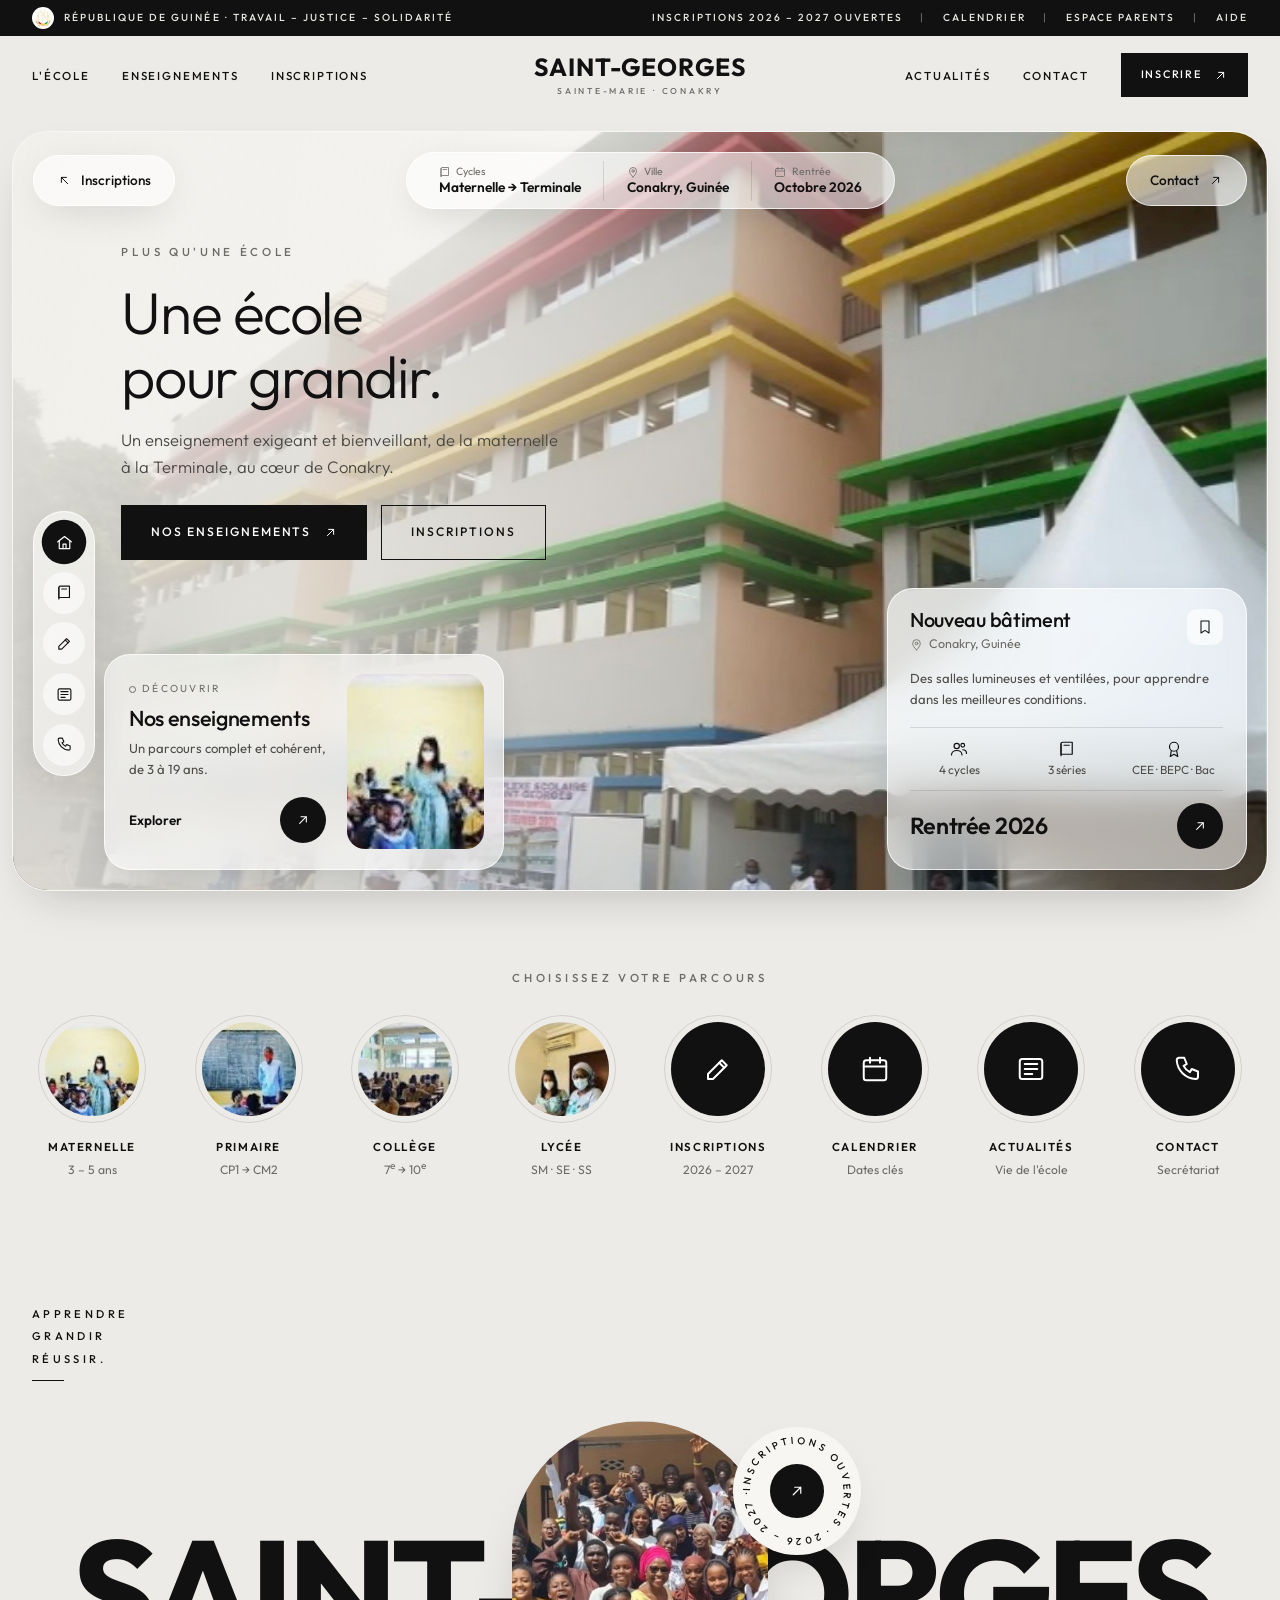
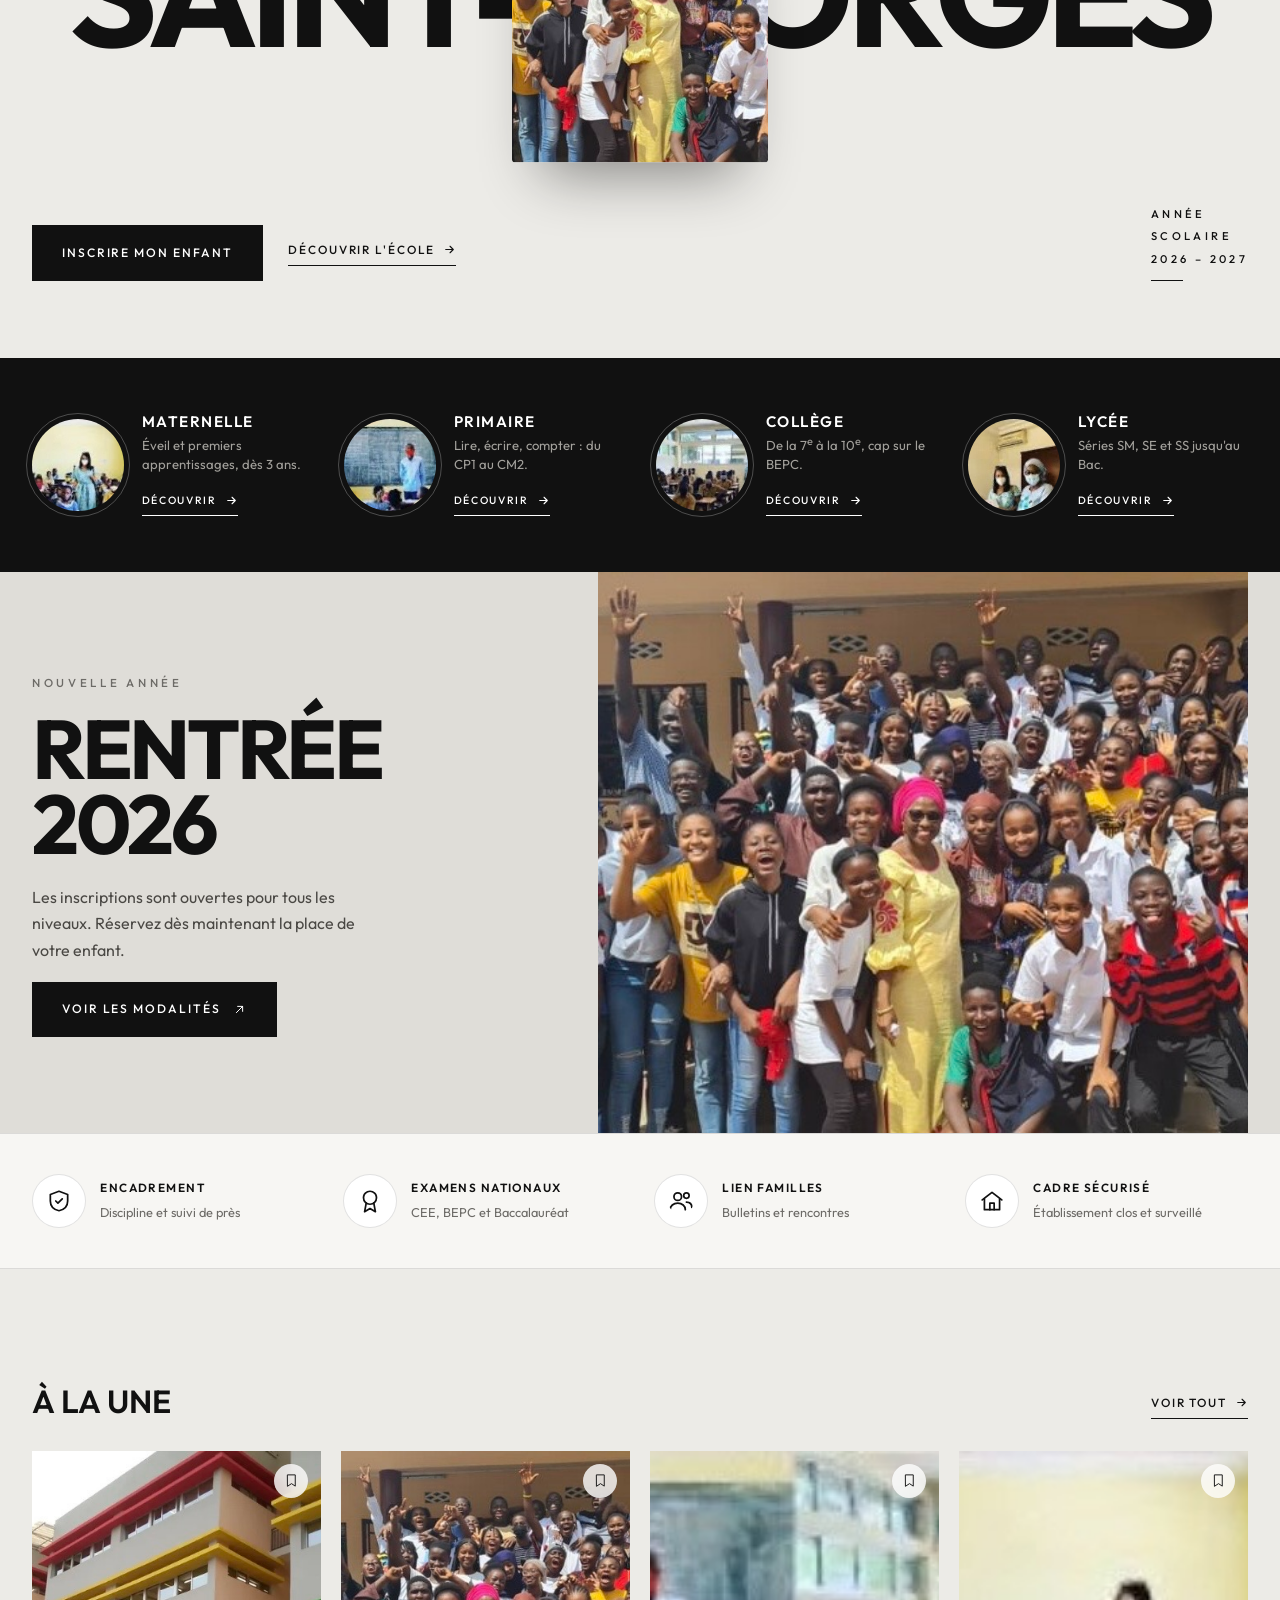
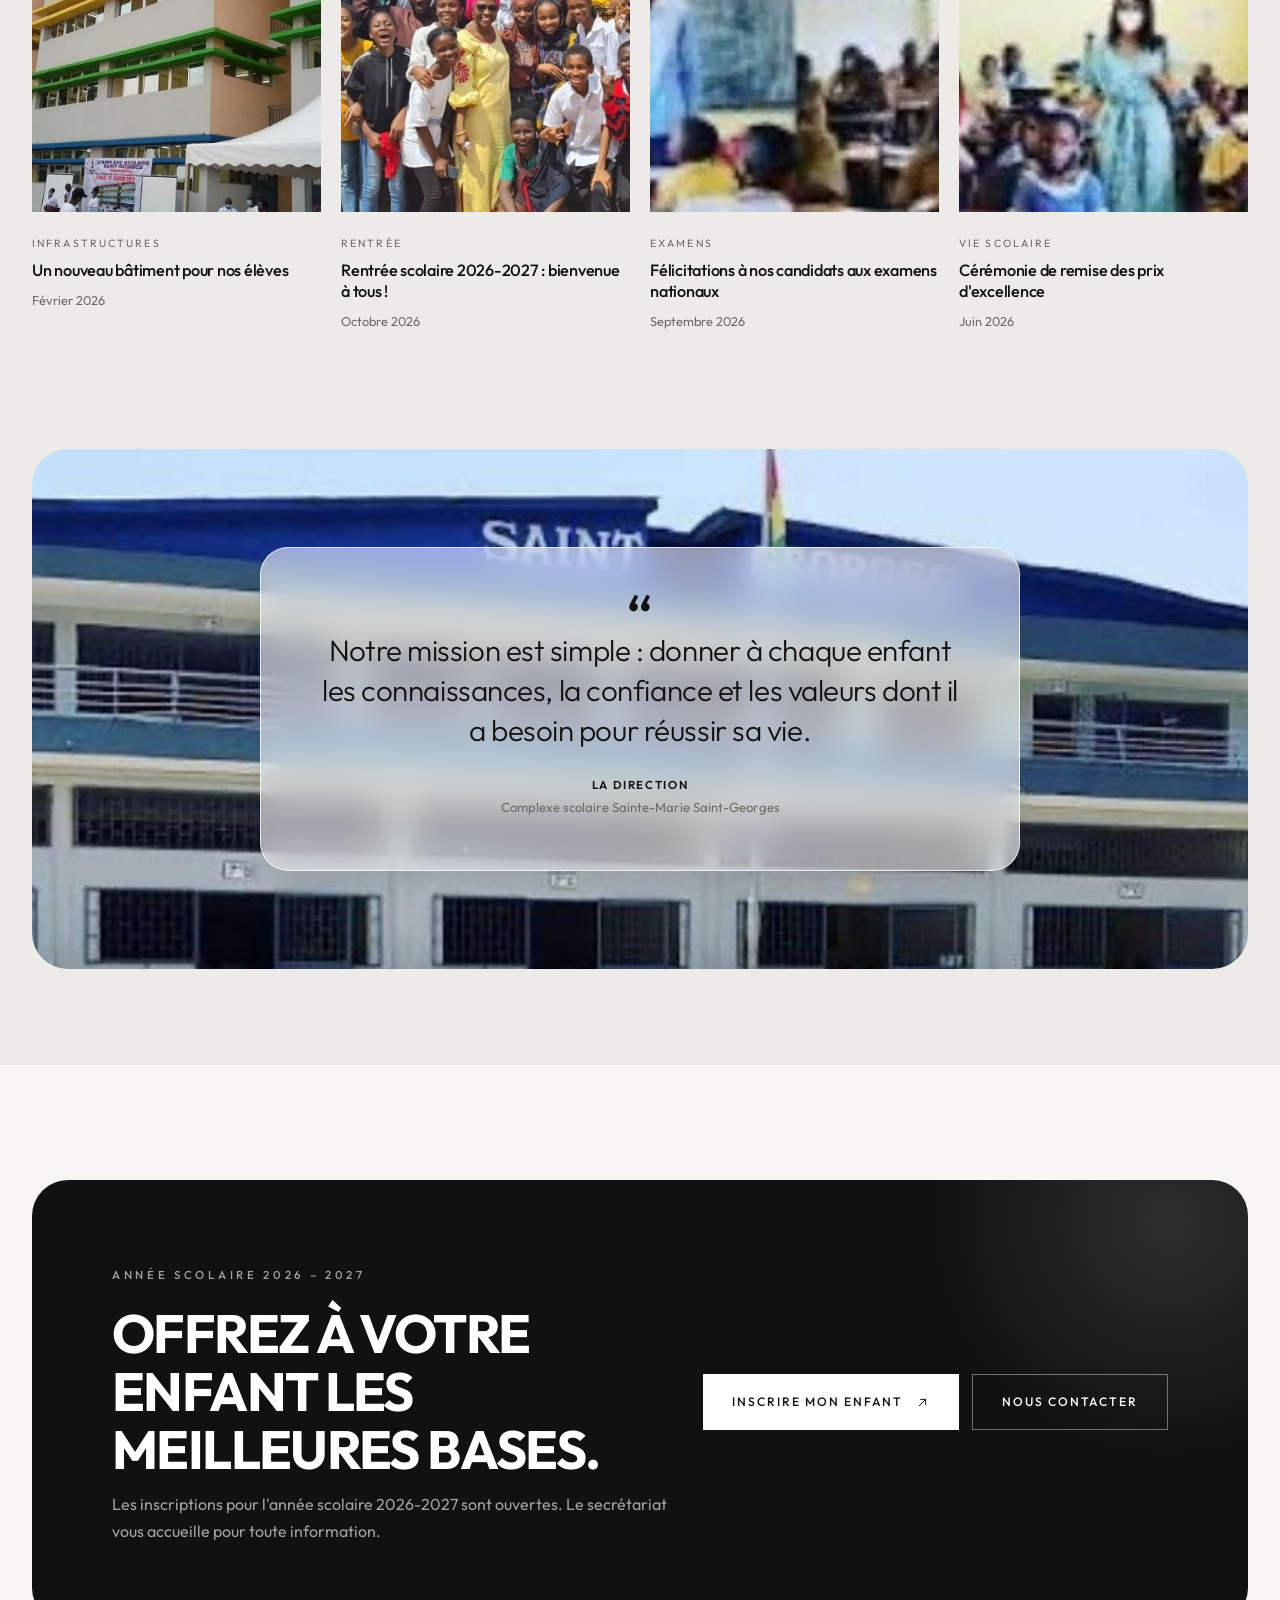
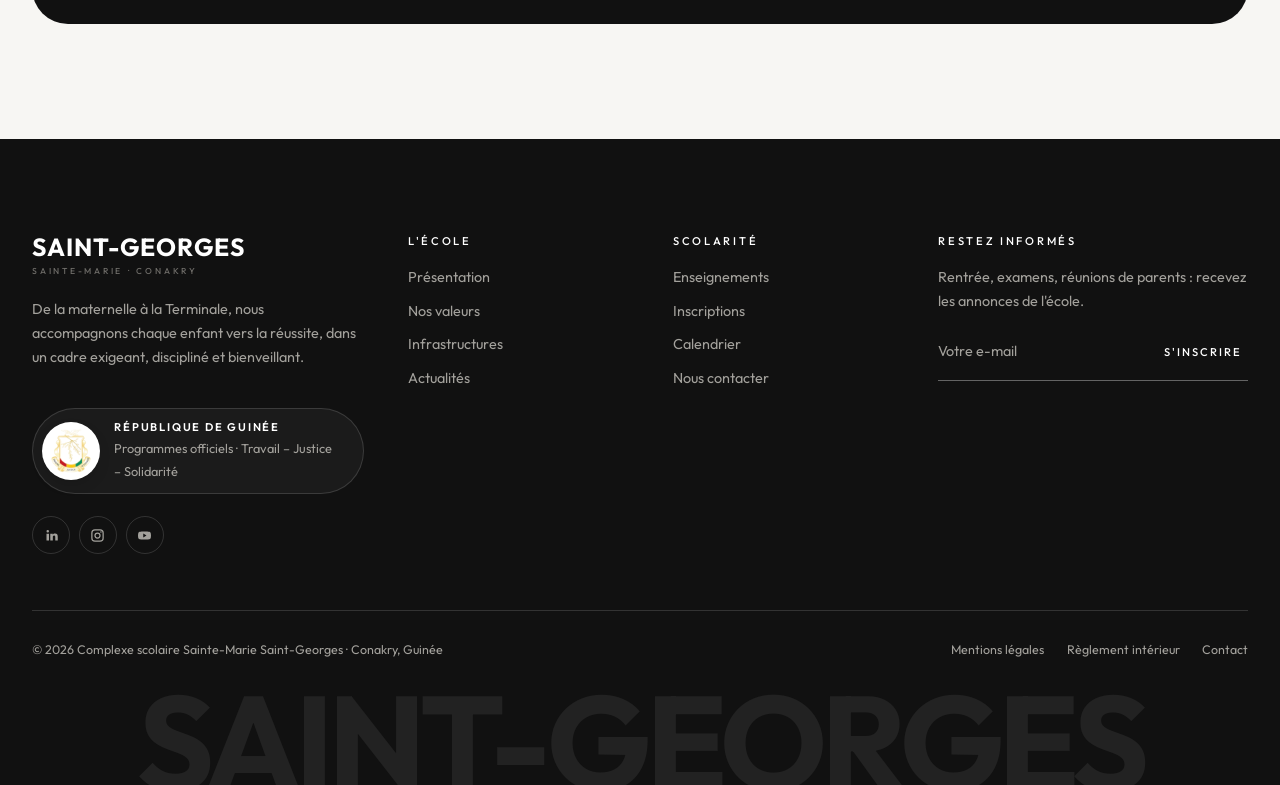
==== commit 8949e624: "Ajouter des options circulaires et le blason de la République de Guinée - Rangée d'options rondes so" ====
--- a/index.html
+++ b/index.html
@@ -17,8 +17,8 @@
 </head>
 <body>
   <a class="skip-link" href="#contenu">Aller au contenu</a>
-  <div class="topbar"><div class="container"><span>Inscriptions 2026 – 2027 ouvertes</span>
-    <ul><li><a href="admission.html#calendrier">Calendrier</a></li><li><a href="contact.html">Espace parents</a></li><li><a href="contact.html">Aide</a></li></ul></div></div>
+  <div class="topbar"><div class="container"><span class="topbar__rep"><span class="seal seal--xs"><img src="assets/img/armoiries.png" alt="Armoiries de la République de Guinée"></span>République de Guinée · Travail – Justice – Solidarité</span>
+    <ul><li><a href="admission.html">Inscriptions 2026 – 2027 ouvertes</a></li><li><a href="admission.html#calendrier">Calendrier</a></li><li><a href="contact.html">Espace parents</a></li><li><a href="contact.html">Aide</a></li></ul></div></div>
   <header class="site-header">
     <div class="container nav">
       <a class="logo" href="index.html" aria-label="Complexe scolaire Sainte-Marie Saint-Georges — accueil"><span class="logo__name">Saint-Georges</span><span class="logo__tag">Sainte-Marie · Conakry</span></a>
@@ -92,12 +92,23 @@
       </div>
     </section>
 
+    <section class="orbits" aria-label="Accès rapide">
+      <div class="container">
+        <div class="orbits__head reveal"><span class="eyebrow">Choisissez votre parcours</span></div>
+        <ul class="orbits__list reveal" data-delay="1"><li><a class="orbit" href="formations.html"><span class="orbit__ring"><span class="orbit__disc"><img class="photo" src="assets/img/classe-1.jpg" alt="" loading="lazy" style="object-position:center"></span></span><span class="orbit__label">Maternelle</span><span class="orbit__sub">3 – 5 ans</span></a></li><li><a class="orbit" href="formations.html"><span class="orbit__ring"><span class="orbit__disc"><img class="photo" src="assets/img/classe-2.jpg" alt="" loading="lazy" style="object-position:center"></span></span><span class="orbit__label">Primaire</span><span class="orbit__sub">CP1 → CM2</span></a></li><li><a class="orbit" href="formations.html"><span class="orbit__ring"><span class="orbit__disc"><img class="photo" src="assets/img/classe-3.jpg" alt="" loading="lazy" style="object-position:center"></span></span><span class="orbit__label">Collège</span><span class="orbit__sub">7<sup>e</sup> → 10<sup>e</sup></span></a></li><li><a class="orbit" href="formations.html"><span class="orbit__ring"><span class="orbit__disc"><img class="photo" src="assets/img/classe-4.jpg" alt="" loading="lazy" style="object-position:center"></span></span><span class="orbit__label">Lycée</span><span class="orbit__sub">SM · SE · SS</span></a></li><li><a class="orbit" href="admission.html"><span class="orbit__ring"><span class="orbit__disc orbit__disc--dark"><svg viewBox="0 0 24 24" fill="none" stroke="currentColor" stroke-width="1.6" stroke-linecap="round" stroke-linejoin="round" aria-hidden="true"><path d="M4 20h4L19 9l-4-4L4 16z"/><path d="M13 7l4 4"/></svg></span></span><span class="orbit__label">Inscriptions</span><span class="orbit__sub">2026 – 2027</span></a></li><li><a class="orbit" href="admission.html#calendrier"><span class="orbit__ring"><span class="orbit__disc orbit__disc--dark"><svg viewBox="0 0 24 24" fill="none" stroke="currentColor" stroke-width="1.6" stroke-linecap="round" stroke-linejoin="round" aria-hidden="true"><rect x="3" y="5" width="18" height="16" rx="2"/><path d="M3 10h18M8 3v4M16 3v4"/></svg></span></span><span class="orbit__label">Calendrier</span><span class="orbit__sub">Dates clés</span></a></li><li><a class="orbit" href="actualites.html"><span class="orbit__ring"><span class="orbit__disc orbit__disc--dark"><svg viewBox="0 0 24 24" fill="none" stroke="currentColor" stroke-width="1.6" stroke-linecap="round" stroke-linejoin="round" aria-hidden="true"><rect x="3" y="4" width="18" height="16" rx="2"/><path d="M7 8h10M7 12h10M7 16h6"/></svg></span></span><span class="orbit__label">Actualités</span><span class="orbit__sub">Vie de l'école</span></a></li><li><a class="orbit" href="contact.html"><span class="orbit__ring"><span class="orbit__disc orbit__disc--dark"><svg viewBox="0 0 24 24" fill="none" stroke="currentColor" stroke-width="1.6" stroke-linecap="round" stroke-linejoin="round" aria-hidden="true"><path d="M5 3h4l2 5-2.5 1.5a11 11 0 005 5L15 12l5 2v4a2 2 0 01-2 2A16 16 0 013 5a2 2 0 012-2z"/></svg></span></span><span class="orbit__label">Contact</span><span class="orbit__sub">Secrétariat</span></a></li></ul>
+      </div>
+    </section>
+
     <section class="wordmark">
       <div class="container wordmark__inner">
         <p class="wordmark__kicker reveal">Apprendre<br>Grandir<br>Réussir.</p>
         <div class="wordmark__stage">
           <h2 class="wordmark__text reveal" style="--chars:14" aria-label="Complexe scolaire Sainte-Marie Saint-Georges">Saint-Georges</h2>
           <div class="wordmark__img reveal" data-delay="2"><img class="photo" src="assets/img/eleves.jpg" alt="Élèves de l'école réunis" loading="lazy" style="object-position:45% center"></div>
+          <a class="spin-badge reveal" data-delay="3" href="admission.html" aria-label="Inscriptions ouvertes 2026 – 2027">
+            <svg class="spin-badge__text" viewBox="0 0 120 120" aria-hidden="true"><defs><path id="spinPath" d="M60,60 m-44,0 a44,44 0 1,1 88,0 a44,44 0 1,1 -88,0"/></defs>
+            <text font-family="Outfit, sans-serif" font-size="9.4" font-weight="500" fill="#111"><textPath href="#spinPath" textLength="274" lengthAdjust="spacing">INSCRIPTIONS OUVERTES · 2026 – 2027 · </textPath></text></svg>
+            <span class="spin-badge__core"><svg viewBox="0 0 24 24" fill="none" stroke="currentColor" stroke-width="1.6" stroke-linecap="round" stroke-linejoin="round" aria-hidden="true"><path d="M7 17L17 7M9 7h8v8"/></svg></span></a>
         </div>
         <div class="wordmark__foot">
           <div class="wordmark__actions reveal">
@@ -219,6 +230,7 @@
         <div class="footer__about">
           <a class="logo" href="index.html"><span class="logo__name">Saint-Georges</span><span class="logo__tag">Sainte-Marie · Conakry</span></a>
           <p>De la maternelle à la Terminale, nous accompagnons chaque enfant vers la réussite, dans un cadre exigeant, discipliné et bienveillant.</p>
+          <div class="official official--dark"><span class="seal "><img src="assets/img/armoiries.png" alt="Armoiries de la République de Guinée"></span><div><strong>République de Guinée</strong><span>Programmes officiels · Travail – Justice – Solidarité</span></div></div>
           <div class="socials"><a href="#" aria-label="LinkedIn"><svg viewBox="0 0 24 24" aria-hidden="true"><path d="M4 9h4v11H4zM6 3a2 2 0 110 4 2 2 0 010-4zM10 9h4v1.6c.6-1 1.9-1.9 3.8-1.9 3.6 0 4.2 2.3 4.2 5.4V20h-4v-5.2c0-1.3 0-2.9-1.8-2.9s-2.1 1.4-2.1 2.8V20h-4z" fill="currentColor"/></svg></a><a href="#" aria-label="Instagram"><svg viewBox="0 0 24 24" aria-hidden="true"><rect x="3" y="3" width="18" height="18" rx="5" fill="none" stroke="currentColor" stroke-width="2"/><circle cx="12" cy="12" r="4" fill="none" stroke="currentColor" stroke-width="2"/><circle cx="17.5" cy="6.5" r="1.2" fill="currentColor"/></svg></a><a href="#" aria-label="YouTube"><svg viewBox="0 0 24 24" aria-hidden="true"><path d="M22 8.2a3 3 0 00-2.1-2.1C18 5.6 12 5.6 12 5.6s-6 0-7.9.5A3 3 0 002 8.2 31 31 0 001.6 12 31 31 0 002 15.8a3 3 0 002.1 2.1c1.9.5 7.9.5 7.9.5s6 0 7.9-.5a3 3 0 002.1-2.1 31 31 0 00.4-3.8 31 31 0 00-.4-3.8zM10 15.2V8.8l5.2 3.2z" fill="currentColor"/></svg></a></div>
         </div>
         <div>
--- a/css/style.css
+++ b/css/style.css
@@ -600,3 +600,80 @@
   *, *::before, *::after { animation-duration: .01ms !important; animation-iteration-count: 1 !important; transition-duration: .01ms !important; scroll-behavior: auto !important; }
   .reveal, [data-anim] { opacity: 1; transform: none; }
 }
+
+/* ---------- Éléments circulaires ---------- */
+@keyframes spin { to { transform: rotate(360deg); } }
+
+/* Options rondes (accès rapide) */
+.orbits { padding: clamp(3rem, 6vw, 4.5rem) 0 0; }
+.orbits__head { text-align: center; }
+.orbits__list {
+  list-style: none; margin: 0; padding: .5rem .25rem 1.25rem; display: flex; gap: clamp(1rem, 2.4vw, 2rem);
+  justify-content: space-between; overflow-x: auto; scroll-snap-type: x mandatory; scrollbar-width: none;
+}
+.orbits__list::-webkit-scrollbar { display: none; }
+.orbits__list li { flex: 0 0 auto; scroll-snap-align: start; }
+.orbit { display: flex; flex-direction: column; align-items: center; text-align: center; gap: .3rem; width: 112px; }
+.orbit__ring { position: relative; width: 108px; height: 108px; border-radius: 50%; border: 1px solid var(--line); margin-bottom: .55rem; transition: border-color .4s; }
+.orbit__ring::after {
+  content: ""; position: absolute; inset: -6px; border-radius: 50%; border: 1.5px dashed var(--ink);
+  opacity: 0; transform: scale(.92); transition: opacity .4s var(--ease), transform .5s var(--ease);
+}
+.orbit:hover .orbit__ring::after, .orbit:focus-visible .orbit__ring::after { opacity: 1; transform: scale(1); animation: spin 10s linear infinite; }
+.orbit:hover .orbit__ring { border-color: transparent; }
+.orbit__disc {
+  position: absolute; inset: 6px; border-radius: 50%; overflow: hidden; background: var(--paper);
+  display: grid; place-items: center; transition: transform .5s var(--ease);
+}
+.orbit:hover .orbit__disc { transform: scale(1.04); }
+.orbit__disc .photo, .orbit__disc:not(.orbit__disc--dark) > svg { width: 100%; height: 100%; object-fit: cover; }
+.orbit__disc--dark { background: var(--ink); color: var(--white); }
+.orbit__disc--dark svg { width: 30px; height: 30px; }
+.orbit__label { font-size: .72rem; font-weight: 600; letter-spacing: .14em; text-transform: uppercase; color: var(--ink); }
+.orbit__sub { font-size: .76rem; color: var(--muted); }
+@media (max-width: 640px) { .orbit { width: 92px; } .orbit__ring { width: 88px; height: 88px; } }
+
+/* Badge rond tournant */
+.wordmark__stage { --img-w: clamp(130px, 20vw, 280px); }
+.spin-badge {
+  position: absolute; z-index: 2; top: 4%; left: calc(50% + var(--img-w) / 2 - 2.2rem);
+  width: clamp(96px, 10vw, 128px); aspect-ratio: 1; border-radius: 50%; background: var(--paper);
+  box-shadow: var(--shadow); display: grid; place-items: center; transition: transform .5s var(--ease);
+}
+.spin-badge:hover { transform: scale(1.06); }
+.spin-badge__text { position: absolute; inset: 0; width: 100%; height: 100%; animation: spin 18s linear infinite; }
+.spin-badge__core { width: 42%; aspect-ratio: 1; border-radius: 50%; background: var(--ink); color: var(--white); display: grid; place-items: center; transition: transform .5s var(--ease); }
+.spin-badge:hover .spin-badge__core { transform: rotate(45deg); }
+.spin-badge__core svg { width: 18px; height: 18px; }
+@media (max-width: 640px) { .spin-badge { top: -6%; width: 84px; } }
+
+/* Vignettes rondes du bandeau noir */
+.band__thumb { flex: 0 0 92px; height: 92px; border-radius: 50%; outline: 1px solid rgba(255,255,255,.25); outline-offset: 5px; transition: outline-offset .5s var(--ease), outline-color .4s; }
+.band__item:hover .band__thumb { outline-offset: 9px; outline-color: rgba(255,255,255,.7); }
+
+/* Icônes rondes des atouts */
+.perk svg { box-sizing: content-box; padding: 13px; border-radius: 50%; border: 1px solid var(--line); background: var(--white); flex: 0 0 26px; width: 26px; height: 26px; transition: background .4s, color .4s; }
+.perk:hover svg { background: var(--ink); color: var(--white); }
+
+/* Filtres ronds (page Enseignements) */
+.filters--circles { gap: clamp(1rem, 3vw, 2.5rem); }
+.filter--circle { border: 0; padding: 0; background: none; display: flex; flex-direction: column; align-items: center; gap: .7rem; max-width: 120px; text-align: center; line-height: 1.35; }
+.filter--circle:hover, .filter--circle.is-active { background: none; color: var(--ink); }
+.filter__dot { width: 78px; height: 78px; border-radius: 50%; border: 1px solid var(--ink); display: grid; place-items: center; transition: background .4s var(--ease), color .4s, transform .4s var(--ease); }
+.filter__dot svg { width: 24px; height: 24px; }
+.filter--circle:hover .filter__dot { transform: translateY(-3px); }
+.filter--circle.is-active .filter__dot { background: var(--ink); color: var(--white); }
+
+/* Blason officiel en pastille ronde */
+.seal { width: 58px; height: 58px; flex: 0 0 58px; border-radius: 50%; background: var(--white); display: grid; place-items: center; box-shadow: 0 6px 18px -8px rgba(0,0,0,.3); color: var(--ink); }
+.seal img { width: 68%; height: auto; }
+.seal svg { width: 24px; height: 24px; }
+.seal--xs { width: 22px; height: 22px; flex-basis: 22px; box-shadow: none; }
+.seal--xs img { width: 74%; }
+.topbar__rep { display: inline-flex; align-items: center; gap: .6rem; }
+.official { display: inline-flex; align-items: center; gap: .9rem; margin: 0 0 1.8rem; padding: .55rem 1.3rem .55rem .55rem; border-radius: 999px; background: var(--paper); border: 1px solid var(--line); }
+.official strong { display: block; font-size: .7rem; font-weight: 600; letter-spacing: .16em; text-transform: uppercase; color: var(--ink); }
+.official span:not(.seal) { font-size: .8rem; color: var(--muted); }
+.official--dark { background: var(--ink-2); border-color: var(--line-light); margin: 1.4rem 0 0; }
+.official--dark strong { color: var(--white); }
+.official--dark span:not(.seal) { color: var(--muted-light); }
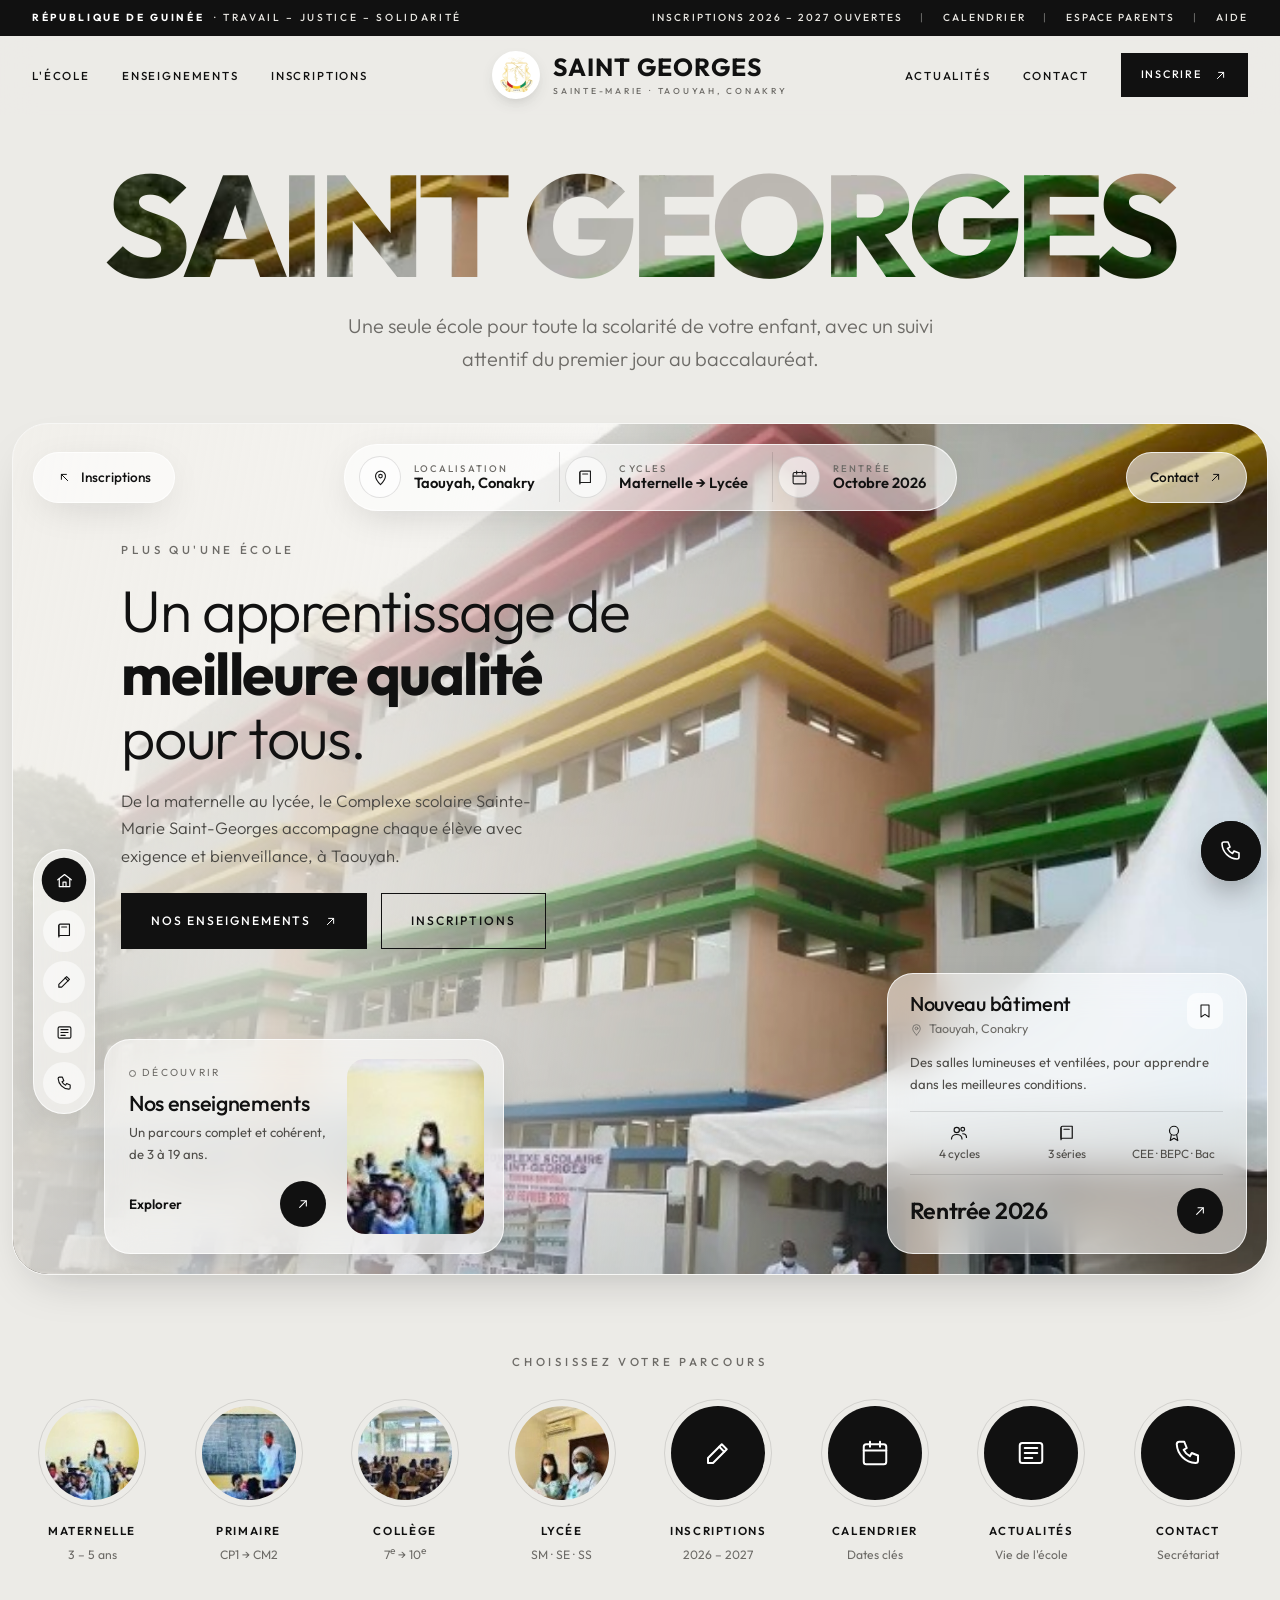
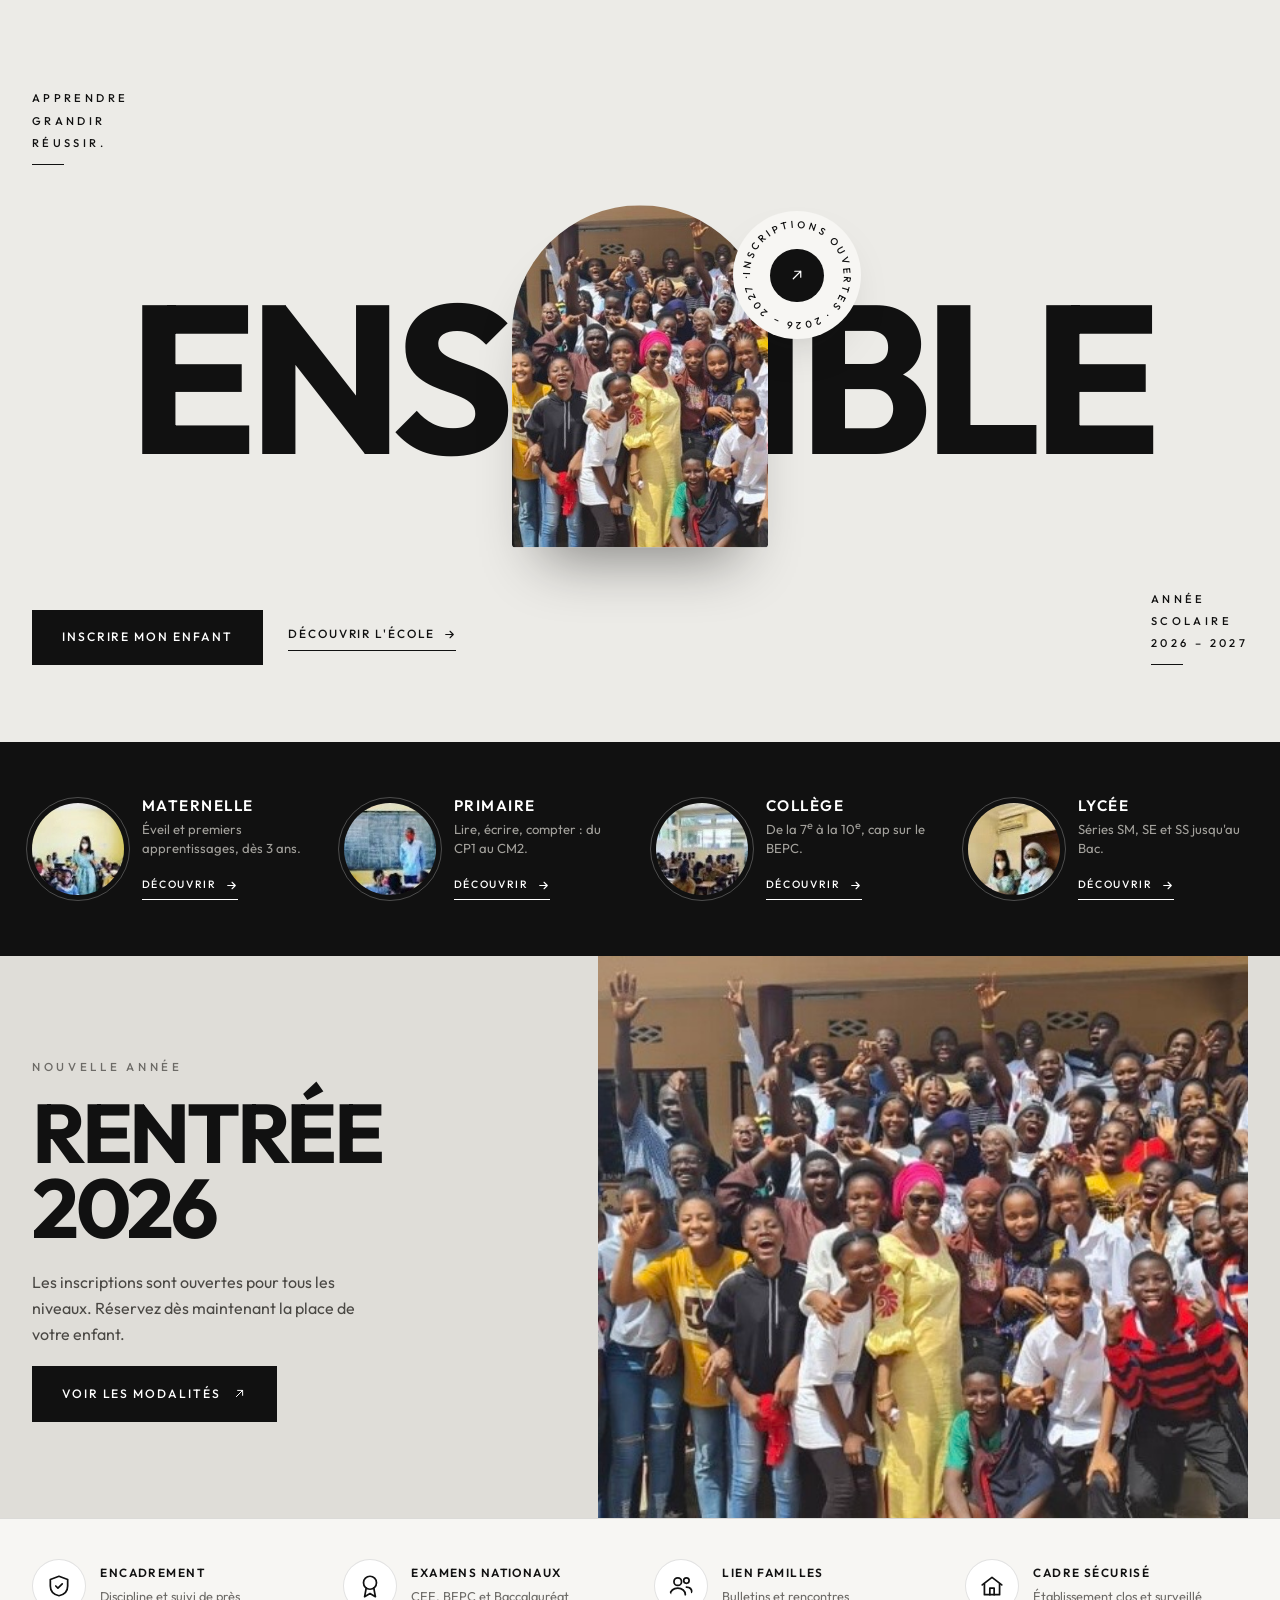
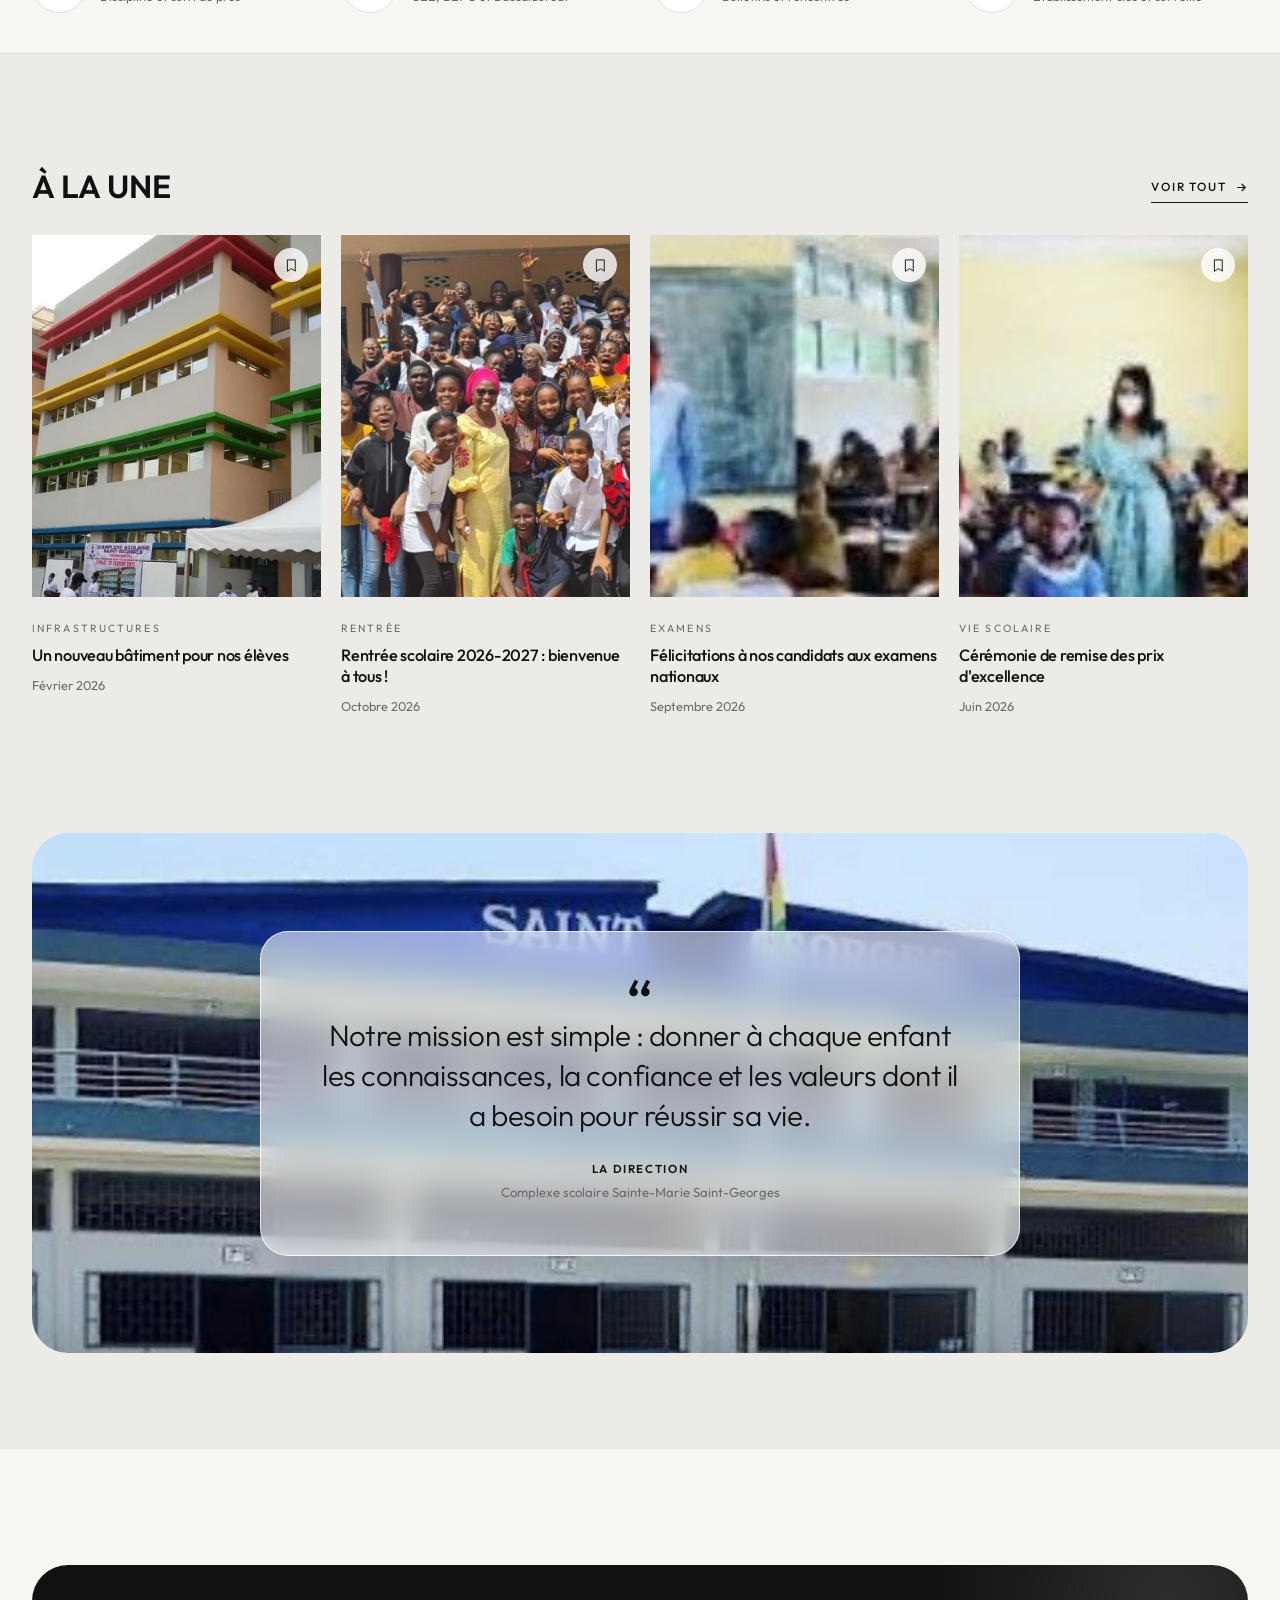
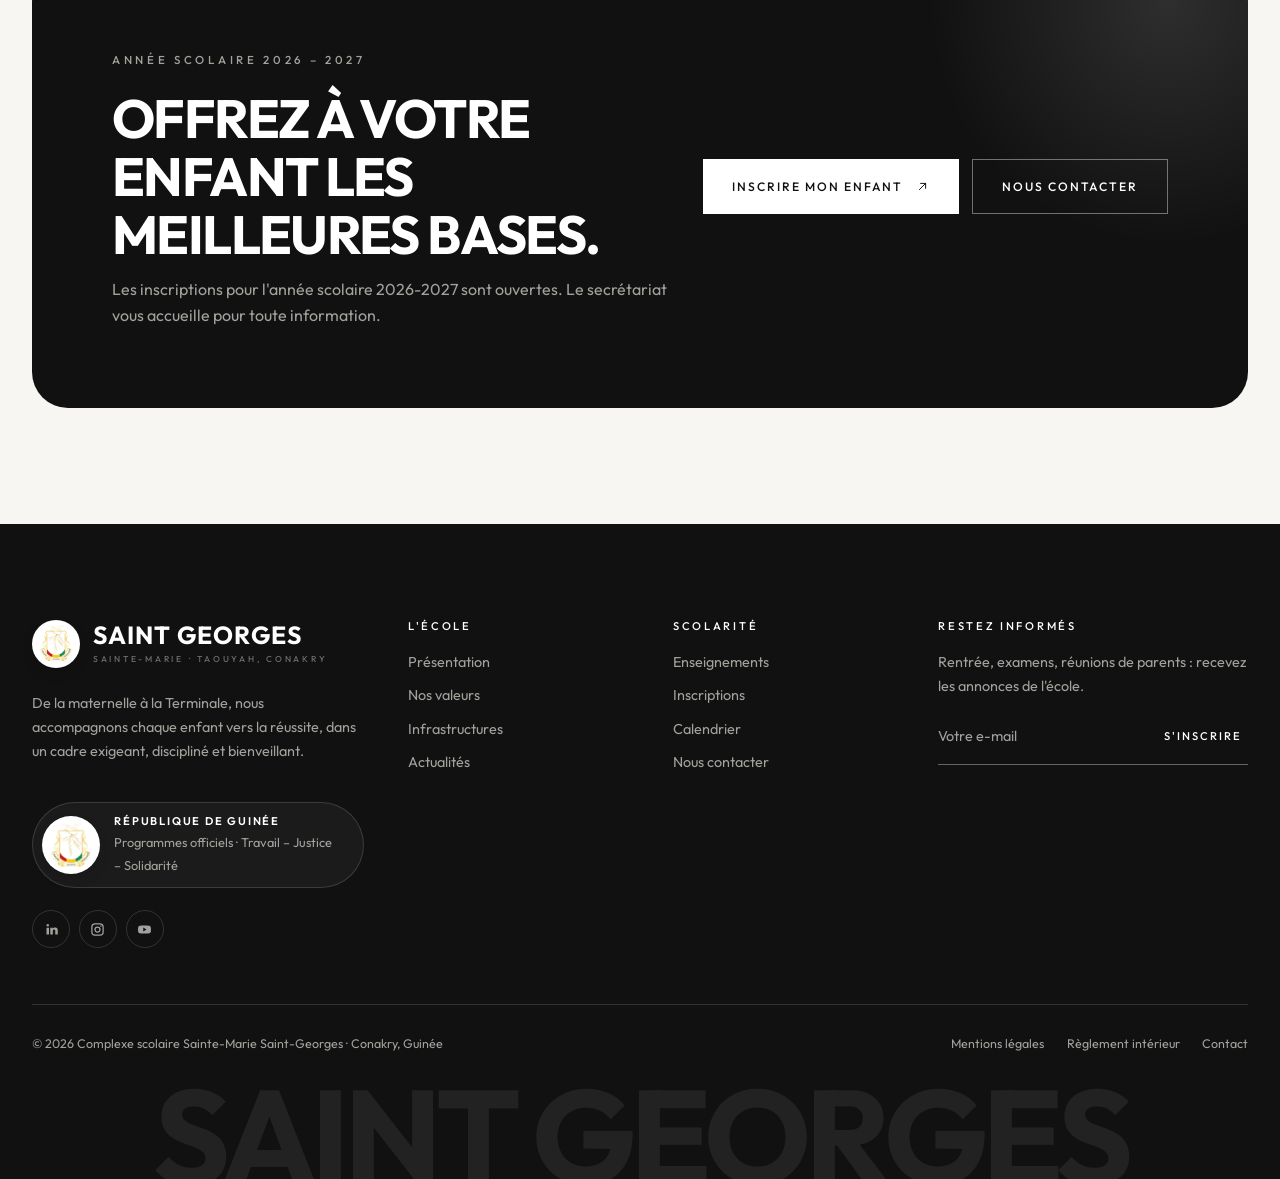
==== commit a340d1ee: "Accueil inspiré de la maquette mobile : nom géant photo, pastilles, bouton d'appel - Nom « Saint Geo" ====
--- a/index.html
+++ b/index.html
@@ -17,11 +17,11 @@
 </head>
 <body>
   <a class="skip-link" href="#contenu">Aller au contenu</a>
-  <div class="topbar"><div class="container"><span class="topbar__rep"><span class="seal seal--xs"><img src="assets/img/armoiries.png" alt="Armoiries de la République de Guinée"></span>République de Guinée · Travail – Justice – Solidarité</span>
+  <div class="topbar"><div class="container"><span class="topbar__rep"><b>République de Guinée</b> · Travail – Justice – Solidarité</span>
     <ul><li><a href="admission.html">Inscriptions 2026 – 2027 ouvertes</a></li><li><a href="admission.html#calendrier">Calendrier</a></li><li><a href="contact.html">Espace parents</a></li><li><a href="contact.html">Aide</a></li></ul></div></div>
   <header class="site-header">
     <div class="container nav">
-      <a class="logo" href="index.html" aria-label="Complexe scolaire Sainte-Marie Saint-Georges — accueil"><span class="logo__name">Saint-Georges</span><span class="logo__tag">Sainte-Marie · Conakry</span></a>
+      <a class="logo" href="index.html" aria-label="Complexe scolaire Sainte-Marie Saint-Georges — accueil"><span class="seal seal--logo"><img src="assets/img/armoiries.png" alt="Armoiries de la République de Guinée"></span><span class="logo__text"><span class="logo__name">Saint Georges</span><span class="logo__tag">Sainte-Marie · Taouyah, Conakry</span></span></a>
       <button class="nav__toggle" type="button" aria-expanded="false" aria-controls="nav-panel" aria-label="Ouvrir le menu"><span></span><span></span><span></span></button>
       <nav class="nav__panel" id="nav-panel" aria-label="Navigation principale">
         <ul class="nav__menu nav__menu--left"><li><a class="nav__link" href="ecole.html">L'École</a></li><li><a class="nav__link" href="formations.html">Enseignements</a></li><li><a class="nav__link" href="admission.html">Inscriptions</a></li></ul>
@@ -31,6 +31,13 @@
   </header>
 
   <main id="contenu">
+    <section class="mega">
+      <div class="container">
+        <p class="mega__word" style="--chars:14;background-image:url(assets/img/batiment.jpg)" aria-hidden="true">Saint Georges</p>
+        <p class="mega__lead" data-anim="2">Une seule école pour toute la scolarité de votre enfant, avec un suivi attentif du premier jour au baccalauréat.</p>
+      </div>
+    </section>
+
     <section class="hero">
       <div class="container">
         <div class="hero__frame">
@@ -39,9 +46,9 @@
           <div class="hero__pills" data-anim="1">
             <a class="pill glass" href="admission.html"><svg viewBox="0 0 24 24" fill="none" stroke="currentColor" stroke-width="1.6" stroke-linecap="round" stroke-linejoin="round" aria-hidden="true"><path d="M17 17L7 7M15 7H7v8"/></svg> Inscriptions</a>
             <div class="pill-bar glass">
-              <div class="pill-bar__item"><span class="pill-bar__label"><svg viewBox="0 0 24 24" fill="none" stroke="currentColor" stroke-width="1.6" stroke-linecap="round" stroke-linejoin="round" aria-hidden="true"><path d="M4 5a2 2 0 012-2h13v16H6a2 2 0 00-2 2z"/><path d="M4 19V5"/><path d="M8 7h7"/></svg> Cycles</span><span class="pill-bar__value">Maternelle → Terminale</span></div>
-              <div class="pill-bar__item"><span class="pill-bar__label"><svg viewBox="0 0 24 24" fill="none" stroke="currentColor" stroke-width="1.6" stroke-linecap="round" stroke-linejoin="round" aria-hidden="true"><path d="M12 22s7-6.5 7-12a7 7 0 10-14 0c0 5.5 7 12 7 12z"/><circle cx="12" cy="10" r="2.5"/></svg> Ville</span><span class="pill-bar__value">Conakry, Guinée</span></div>
-              <div class="pill-bar__item"><span class="pill-bar__label"><svg viewBox="0 0 24 24" fill="none" stroke="currentColor" stroke-width="1.6" stroke-linecap="round" stroke-linejoin="round" aria-hidden="true"><rect x="3" y="5" width="18" height="16" rx="2"/><path d="M3 10h18M8 3v4M16 3v4"/></svg> Rentrée</span><span class="pill-bar__value">Octobre 2026</span></div>
+              <div class="pill-bar__item"><span class="pill-bar__ico"><svg viewBox="0 0 24 24" fill="none" stroke="currentColor" stroke-width="1.6" stroke-linecap="round" stroke-linejoin="round" aria-hidden="true"><path d="M12 22s7-6.5 7-12a7 7 0 10-14 0c0 5.5 7 12 7 12z"/><circle cx="12" cy="10" r="2.5"/></svg></span><span><span class="pill-bar__label">Localisation</span><span class="pill-bar__value">Taouyah, Conakry</span></span></div>
+              <div class="pill-bar__item"><span class="pill-bar__ico"><svg viewBox="0 0 24 24" fill="none" stroke="currentColor" stroke-width="1.6" stroke-linecap="round" stroke-linejoin="round" aria-hidden="true"><path d="M4 5a2 2 0 012-2h13v16H6a2 2 0 00-2 2z"/><path d="M4 19V5"/><path d="M8 7h7"/></svg></span><span><span class="pill-bar__label">Cycles</span><span class="pill-bar__value">Maternelle → Lycée</span></span></div>
+              <div class="pill-bar__item"><span class="pill-bar__ico"><svg viewBox="0 0 24 24" fill="none" stroke="currentColor" stroke-width="1.6" stroke-linecap="round" stroke-linejoin="round" aria-hidden="true"><rect x="3" y="5" width="18" height="16" rx="2"/><path d="M3 10h18M8 3v4M16 3v4"/></svg></span><span><span class="pill-bar__label">Rentrée</span><span class="pill-bar__value">Octobre 2026</span></span></div>
             </div>
             <a class="pill glass" href="contact.html">Contact <svg viewBox="0 0 24 24" fill="none" stroke="currentColor" stroke-width="1.6" stroke-linecap="round" stroke-linejoin="round" aria-hidden="true"><path d="M7 17L17 7M9 7h8v8"/></svg></a>
           </div>
@@ -56,8 +63,8 @@
 
           <div class="hero__content">
             <span class="eyebrow" data-anim="2">Plus qu'une école</span>
-            <h1 data-anim="3">Une école<br>pour grandir.</h1>
-            <p class="lead" data-anim="4">Un enseignement exigeant et bienveillant, de la maternelle à la Terminale, au cœur de Conakry.</p>
+            <h1 data-anim="3">Un apprentissage de <strong>meilleure qualité</strong> pour tous.</h1>
+            <p class="lead" data-anim="4">De la maternelle au lycée, le Complexe scolaire Sainte-Marie Saint-Georges accompagne chaque élève avec exigence et bienveillance, à Taouyah.</p>
             <div class="hero__actions" data-anim="5">
               <a class="btn" href="formations.html">Nos enseignements <svg viewBox="0 0 24 24" fill="none" stroke="currentColor" stroke-width="1.6" stroke-linecap="round" stroke-linejoin="round" aria-hidden="true"><path d="M7 17L17 7M9 7h8v8"/></svg></a>
               <a class="btn btn--ghost" href="admission.html">Inscriptions</a>
@@ -76,7 +83,7 @@
             </article>
             <article class="glass-card glass-card--info glass" data-anim="5">
               <header>
-                <div><h3>Nouveau bâtiment</h3><span class="glass-card__loc"><svg viewBox="0 0 24 24" fill="none" stroke="currentColor" stroke-width="1.6" stroke-linecap="round" stroke-linejoin="round" aria-hidden="true"><path d="M12 22s7-6.5 7-12a7 7 0 10-14 0c0 5.5 7 12 7 12z"/><circle cx="12" cy="10" r="2.5"/></svg> Conakry, Guinée</span></div>
+                <div><h3>Nouveau bâtiment</h3><span class="glass-card__loc"><svg viewBox="0 0 24 24" fill="none" stroke="currentColor" stroke-width="1.6" stroke-linecap="round" stroke-linejoin="round" aria-hidden="true"><path d="M12 22s7-6.5 7-12a7 7 0 10-14 0c0 5.5 7 12 7 12z"/><circle cx="12" cy="10" r="2.5"/></svg> Taouyah, Conakry</span></div>
                 <span class="glass-card__icon" aria-hidden="true"><svg viewBox="0 0 24 24" fill="none" stroke="currentColor" stroke-width="1.6" stroke-linecap="round" stroke-linejoin="round" aria-hidden="true"><path d="M6 3h12v18l-6-4-6 4z"/></svg></span>
               </header>
               <p>Des salles lumineuses et ventilées, pour apprendre dans les meilleures conditions.</p>
@@ -103,7 +110,7 @@
       <div class="container wordmark__inner">
         <p class="wordmark__kicker reveal">Apprendre<br>Grandir<br>Réussir.</p>
         <div class="wordmark__stage">
-          <h2 class="wordmark__text reveal" style="--chars:14" aria-label="Complexe scolaire Sainte-Marie Saint-Georges">Saint-Georges</h2>
+          <h2 class="wordmark__text reveal" style="--chars:10">Ensemble</h2>
           <div class="wordmark__img reveal" data-delay="2"><img class="photo" src="assets/img/eleves.jpg" alt="Élèves de l'école réunis" loading="lazy" style="object-position:45% center"></div>
           <a class="spin-badge reveal" data-delay="3" href="admission.html" aria-label="Inscriptions ouvertes 2026 – 2027">
             <svg class="spin-badge__text" viewBox="0 0 120 120" aria-hidden="true"><defs><path id="spinPath" d="M60,60 m-44,0 a44,44 0 1,1 88,0 a44,44 0 1,1 -88,0"/></defs>
@@ -228,7 +235,7 @@
     <div class="container">
       <div class="footer__top">
         <div class="footer__about">
-          <a class="logo" href="index.html"><span class="logo__name">Saint-Georges</span><span class="logo__tag">Sainte-Marie · Conakry</span></a>
+          <a class="logo" href="index.html"><span class="seal seal--logo"><img src="assets/img/armoiries.png" alt="Armoiries de la République de Guinée"></span><span class="logo__text"><span class="logo__name">Saint Georges</span><span class="logo__tag">Sainte-Marie · Taouyah, Conakry</span></span></a>
           <p>De la maternelle à la Terminale, nous accompagnons chaque enfant vers la réussite, dans un cadre exigeant, discipliné et bienveillant.</p>
           <div class="official official--dark"><span class="seal "><img src="assets/img/armoiries.png" alt="Armoiries de la République de Guinée"></span><div><strong>République de Guinée</strong><span>Programmes officiels · Travail – Justice – Solidarité</span></div></div>
           <div class="socials"><a href="#" aria-label="LinkedIn"><svg viewBox="0 0 24 24" aria-hidden="true"><path d="M4 9h4v11H4zM6 3a2 2 0 110 4 2 2 0 010-4zM10 9h4v1.6c.6-1 1.9-1.9 3.8-1.9 3.6 0 4.2 2.3 4.2 5.4V20h-4v-5.2c0-1.3 0-2.9-1.8-2.9s-2.1 1.4-2.1 2.8V20h-4z" fill="currentColor"/></svg></a><a href="#" aria-label="Instagram"><svg viewBox="0 0 24 24" aria-hidden="true"><rect x="3" y="3" width="18" height="18" rx="5" fill="none" stroke="currentColor" stroke-width="2"/><circle cx="12" cy="12" r="4" fill="none" stroke="currentColor" stroke-width="2"/><circle cx="17.5" cy="6.5" r="1.2" fill="currentColor"/></svg></a><a href="#" aria-label="YouTube"><svg viewBox="0 0 24 24" aria-hidden="true"><path d="M22 8.2a3 3 0 00-2.1-2.1C18 5.6 12 5.6 12 5.6s-6 0-7.9.5A3 3 0 002 8.2 31 31 0 001.6 12 31 31 0 002 15.8a3 3 0 002.1 2.1c1.9.5 7.9.5 7.9.5s6 0 7.9-.5a3 3 0 002.1-2.1 31 31 0 00.4-3.8 31 31 0 00-.4-3.8zM10 15.2V8.8l5.2 3.2z" fill="currentColor"/></svg></a></div>
@@ -256,11 +263,12 @@
         <p>© <span data-year>2026</span> Complexe scolaire Sainte-Marie Saint-Georges · Conakry, Guinée</p>
         <ul><li><a href="#">Mentions légales</a></li><li><a href="#">Règlement intérieur</a></li><li><a href="contact.html">Contact</a></li></ul>
       </div>
-      <p class="footer__wordmark" style="--chars:14" aria-hidden="true">Saint-Georges</p>
+      <p class="footer__wordmark" style="--chars:14" aria-hidden="true">Saint Georges</p>
     </div>
   </footer>
 
   <button class="back-to-top" type="button" aria-label="Retour en haut de page"><svg viewBox="0 0 24 24" fill="none" stroke="currentColor" stroke-width="1.6" stroke-linecap="round" stroke-linejoin="round" aria-hidden="true"><path d="M12 19V5M5 12l7-7 7 7"/></svg></button>
+  <a class="fab" href="tel:+224" aria-label="Appeler l'école"><svg viewBox="0 0 24 24" fill="none" stroke="currentColor" stroke-width="1.6" stroke-linecap="round" stroke-linejoin="round" aria-hidden="true"><path d="M5 3h4l2 5-2.5 1.5a11 11 0 005 5L15 12l5 2v4a2 2 0 01-2 2A16 16 0 013 5a2 2 0 012-2z"/></svg></a>
   <script src="js/main.js" defer></script>
 </body>
 </html>
--- a/css/style.css
+++ b/css/style.css
@@ -677,3 +677,71 @@
 .official--dark { background: var(--ink-2); border-color: var(--line-light); margin: 1.4rem 0 0; }
 .official--dark strong { color: var(--white); }
 .official--dark span:not(.seal) { color: var(--muted-light); }
+
+/* ---------- Ouverture : nom géant avec la photo dans les lettres ---------- */
+.mega { padding: clamp(1.5rem, 4vw, 3rem) 0 clamp(1.25rem, 3vw, 2rem); overflow: hidden; }
+.mega__word {
+  margin: 0; font-weight: 800; text-transform: uppercase; letter-spacing: -.045em; line-height: .86; white-space: nowrap; text-align: center;
+  font-size: calc(min(100vw - 2rem, var(--container)) * 1.62 / var(--chars, 12));
+  color: var(--ink); background-color: var(--ink); background-size: 150% auto; background-position: 0% 55%;
+  -webkit-background-clip: text; background-clip: text; -webkit-text-fill-color: transparent;
+  animation: megaIn 1.4s var(--ease) both, megaPan 16s ease-in-out 1.4s infinite alternate;
+}
+@keyframes megaIn { from { opacity: 0; letter-spacing: .02em; } to { opacity: 1; letter-spacing: -.045em; } }
+@keyframes megaPan { to { background-position: 100% 45%; } }
+.mega__lead { max-width: 640px; margin: 1.4rem auto 0; text-align: center; font-size: clamp(1.02rem, 1.6vw, 1.25rem); font-weight: 300; color: var(--muted); }
+@media (max-width: 640px) { .mega__lead { text-align: left; margin-top: 1rem; } }
+
+/* Titre fin + gras */
+.hero__content h1 strong { font-weight: 700; }
+
+/* Pastilles d'information avec icône ronde */
+.pill-bar { overflow-x: auto; scrollbar-width: none; max-width: 100%; gap: .2rem; }
+.pill-bar::-webkit-scrollbar { display: none; }
+.pill-bar__item { flex-direction: row; align-items: center; gap: .8rem; padding: .25rem 1.3rem .25rem .3rem; flex: 0 0 auto; }
+.pill-bar__ico { width: 42px; height: 42px; flex: 0 0 42px; border-radius: 50%; border: 1px solid var(--line); background: rgba(255,255,255,.6); display: grid; place-items: center; }
+.pill-bar__ico svg { width: 17px; height: 17px; }
+.pill-bar__item > span:last-child { display: flex; flex-direction: column; line-height: 1.25; }
+.pill-bar__label { font-size: .6rem; font-weight: 500; letter-spacing: .22em; text-transform: uppercase; }
+.pill-bar__value { font-size: .92rem; white-space: nowrap; }
+@media (max-width: 1023px) {
+  .hero__pills .pill { display: none; }
+  .hero__pills .pill-bar { display: flex; width: 100%; }
+  .pill-bar__item + .pill-bar__item { border-left: 0; }
+}
+
+/* Bandeau supérieur : devise centrée */
+.topbar__rep { letter-spacing: .26em; }
+.topbar__rep b { font-weight: 700; color: var(--white); }
+@media (max-width: 700px) { .topbar .container { padding: .55rem 0; line-height: 1.9; } .topbar__rep { display: block; color: var(--muted-light); } }
+
+/* Logo : blason rond + nom */
+.logo { flex-direction: row; align-items: center; gap: .8rem; text-align: left; }
+.nav .logo { align-items: center; }
+.logo__text { display: flex; flex-direction: column; }
+.seal--logo { width: 48px; height: 48px; flex-basis: 48px; }
+.site-footer .logo { align-items: center; }
+@media (max-width: 1023px) { .logo__name { font-size: 1.3rem; } }
+
+/* Bouton menu rond blanc */
+.nav__toggle { width: 52px; height: 52px; background: var(--white); border-color: transparent; box-shadow: 0 8px 22px -10px rgba(0,0,0,.35); }
+.nav__toggle span { left: 15px; right: 15px; }
+.nav__toggle span:nth-child(1) { top: 19px; }
+.nav__toggle span:nth-child(2) { top: 25px; }
+.nav__toggle span:nth-child(3) { top: 31px; }
+.nav__toggle[aria-expanded="true"] span:nth-child(1), .nav__toggle[aria-expanded="true"] span:nth-child(3) { top: 25px; }
+
+/* Bouton rond « Appeler » toujours visible */
+.fab {
+  position: fixed; right: 1.2rem; bottom: 1.2rem; z-index: 95; width: 60px; height: 60px; border-radius: 50%;
+  background: var(--ink); color: var(--white); display: grid; place-items: center; box-shadow: 0 16px 34px -12px rgba(0,0,0,.55);
+  transition: transform .4s var(--ease);
+}
+.fab::after { content: ""; position: absolute; inset: 0; border-radius: 50%; border: 1.5px solid var(--ink); animation: ring 2.6s var(--ease) infinite; }
+@keyframes ring { from { transform: scale(1); opacity: .6; } to { transform: scale(1.55); opacity: 0; } }
+.fab:hover { transform: scale(1.07); }
+.fab svg { width: 24px; height: 24px; }
+.back-to-top { bottom: 5.6rem; right: 1.55rem; width: 46px; height: 46px; background: var(--white); color: var(--ink); }
+.hero__frame { grid-template-columns: minmax(0, 1fr); }
+.hero__pills, .hero__content, .hero__cards { min-width: 0; }
+@media (max-width: 1023px) { .logo__tag { white-space: nowrap; letter-spacing: .2em; font-size: .5rem; } }
